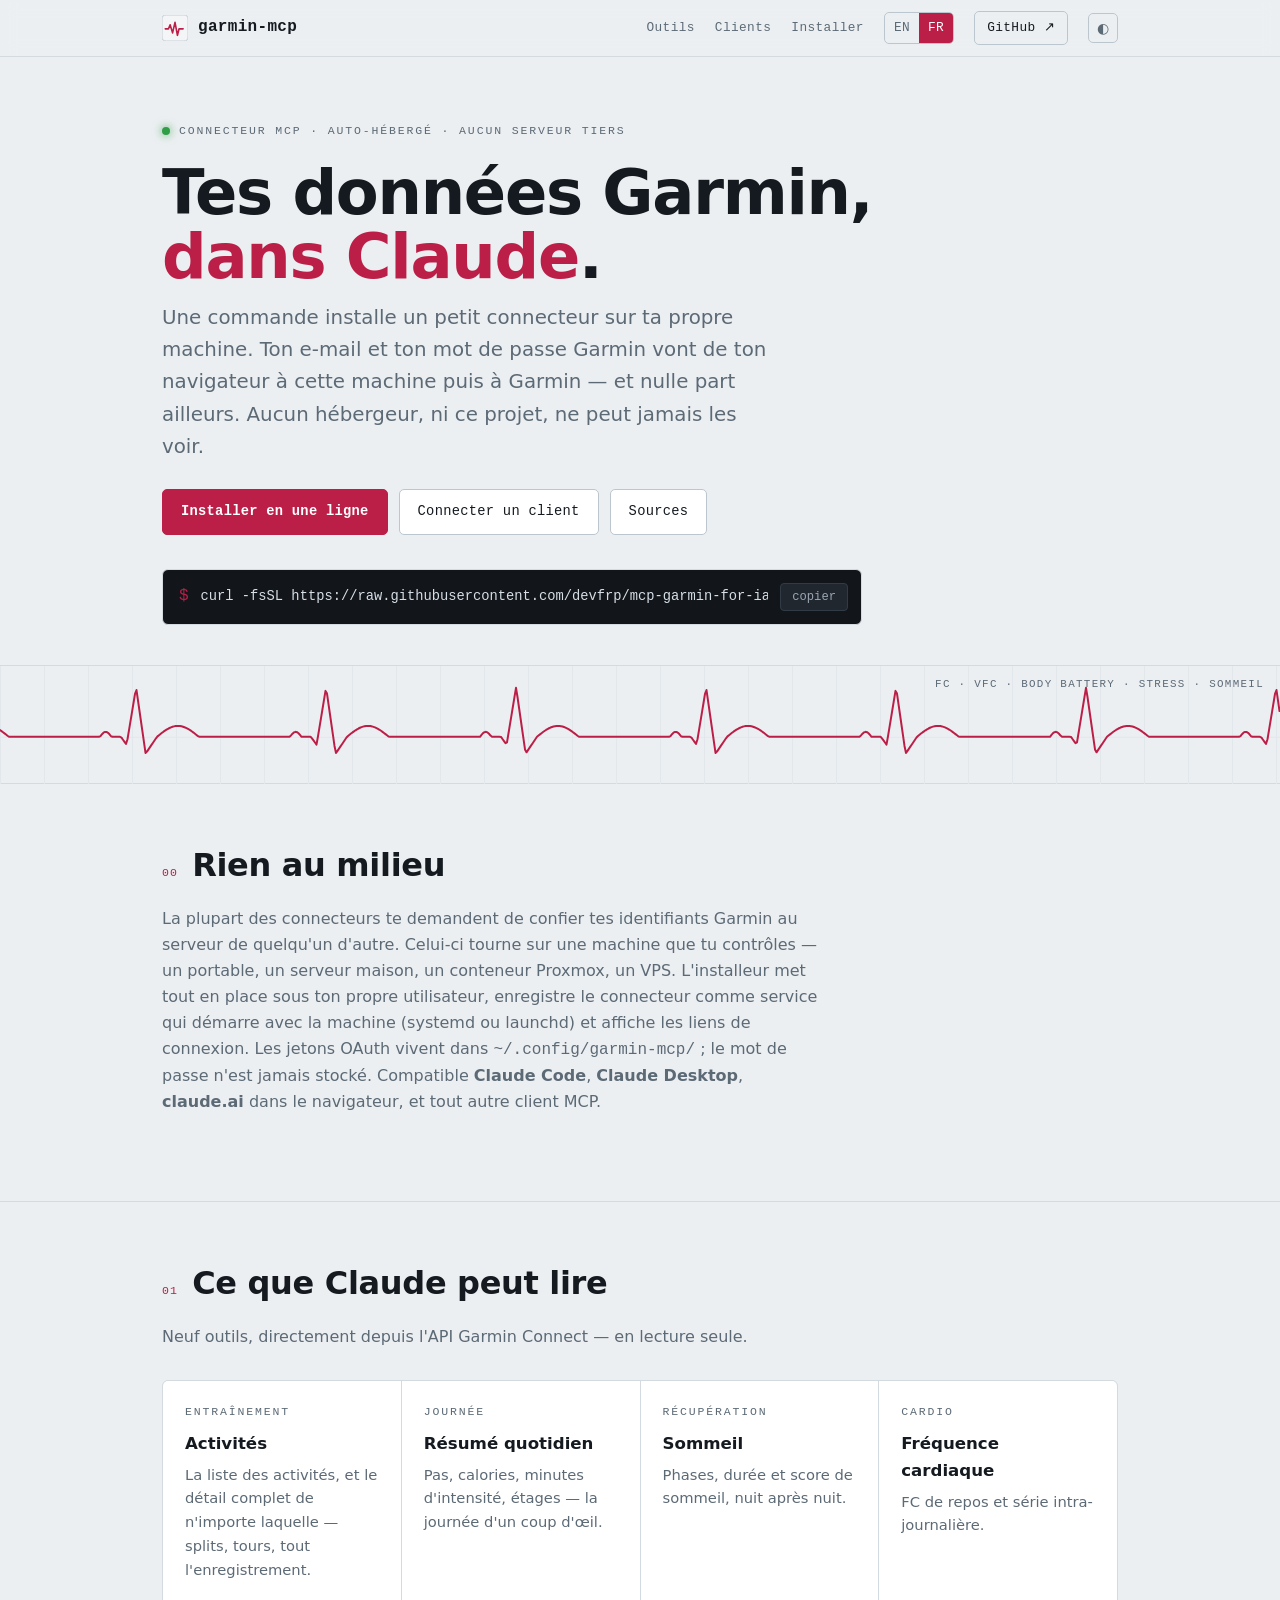
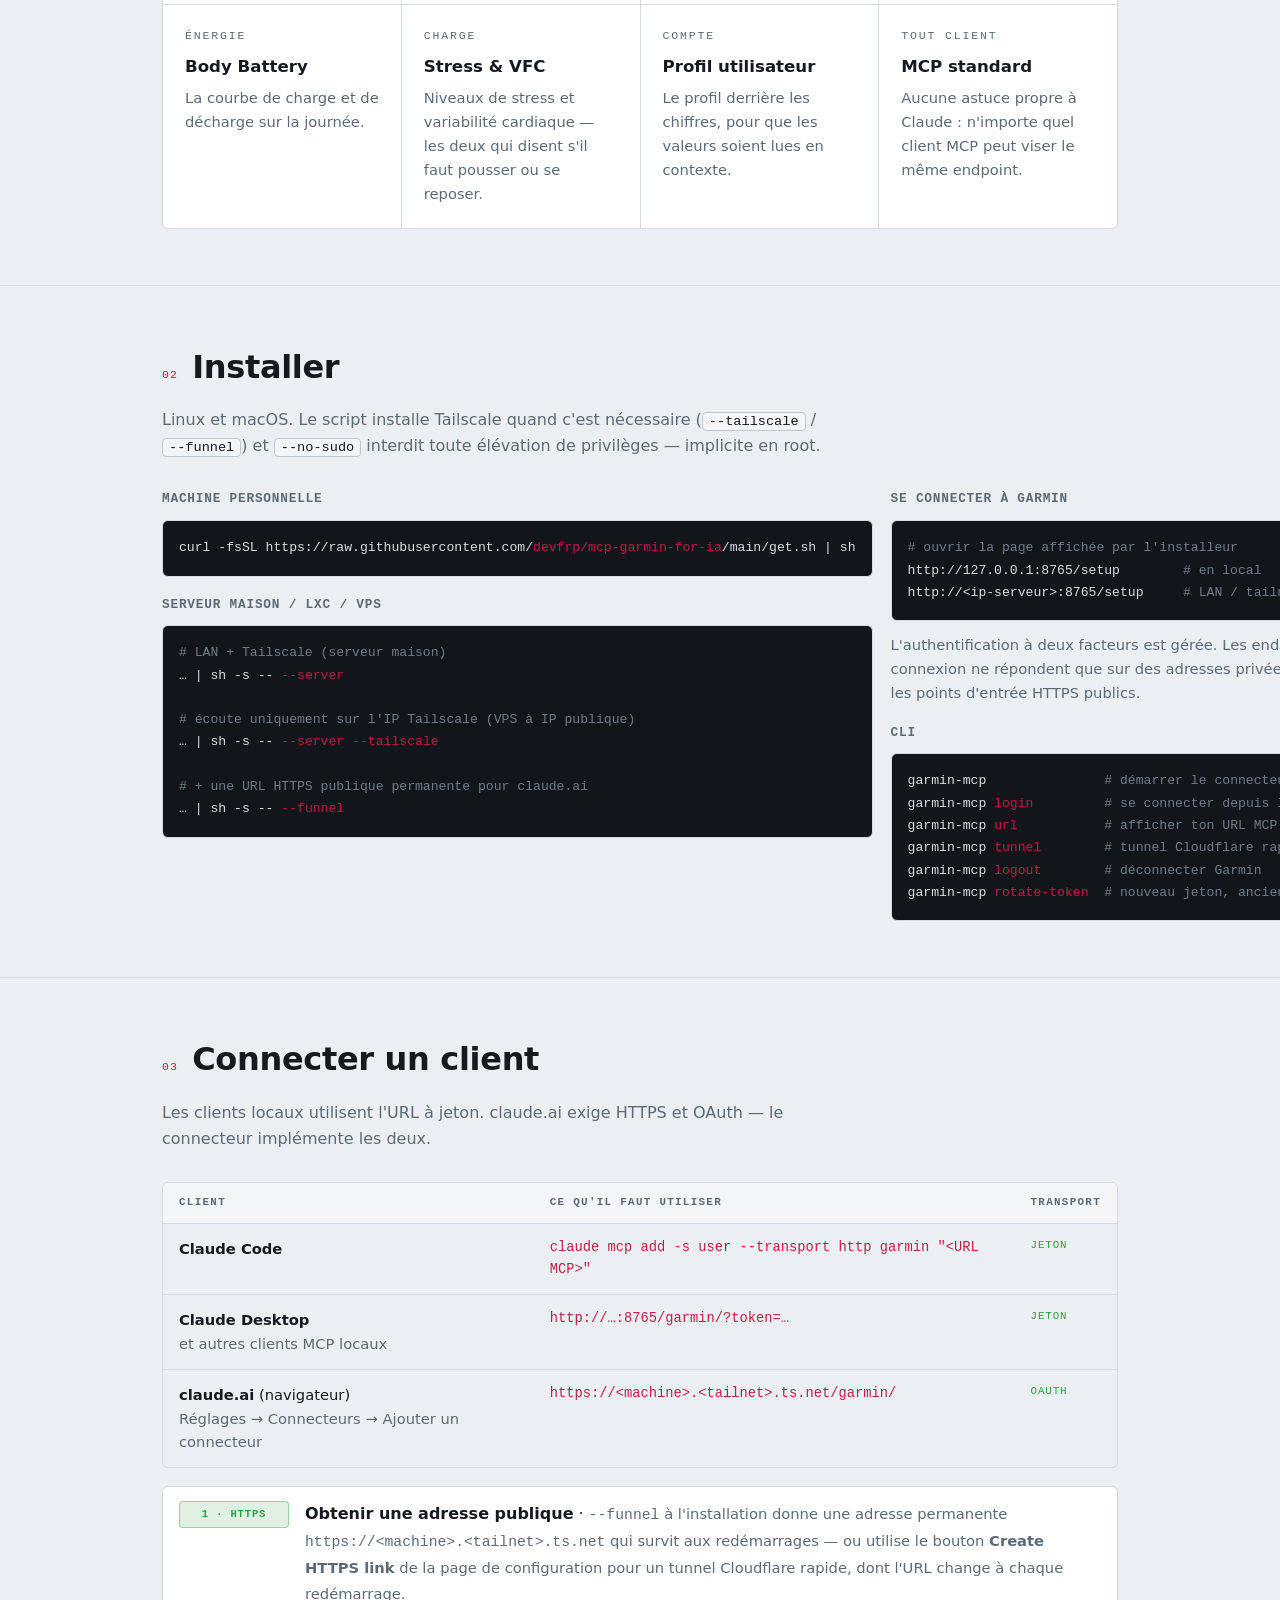
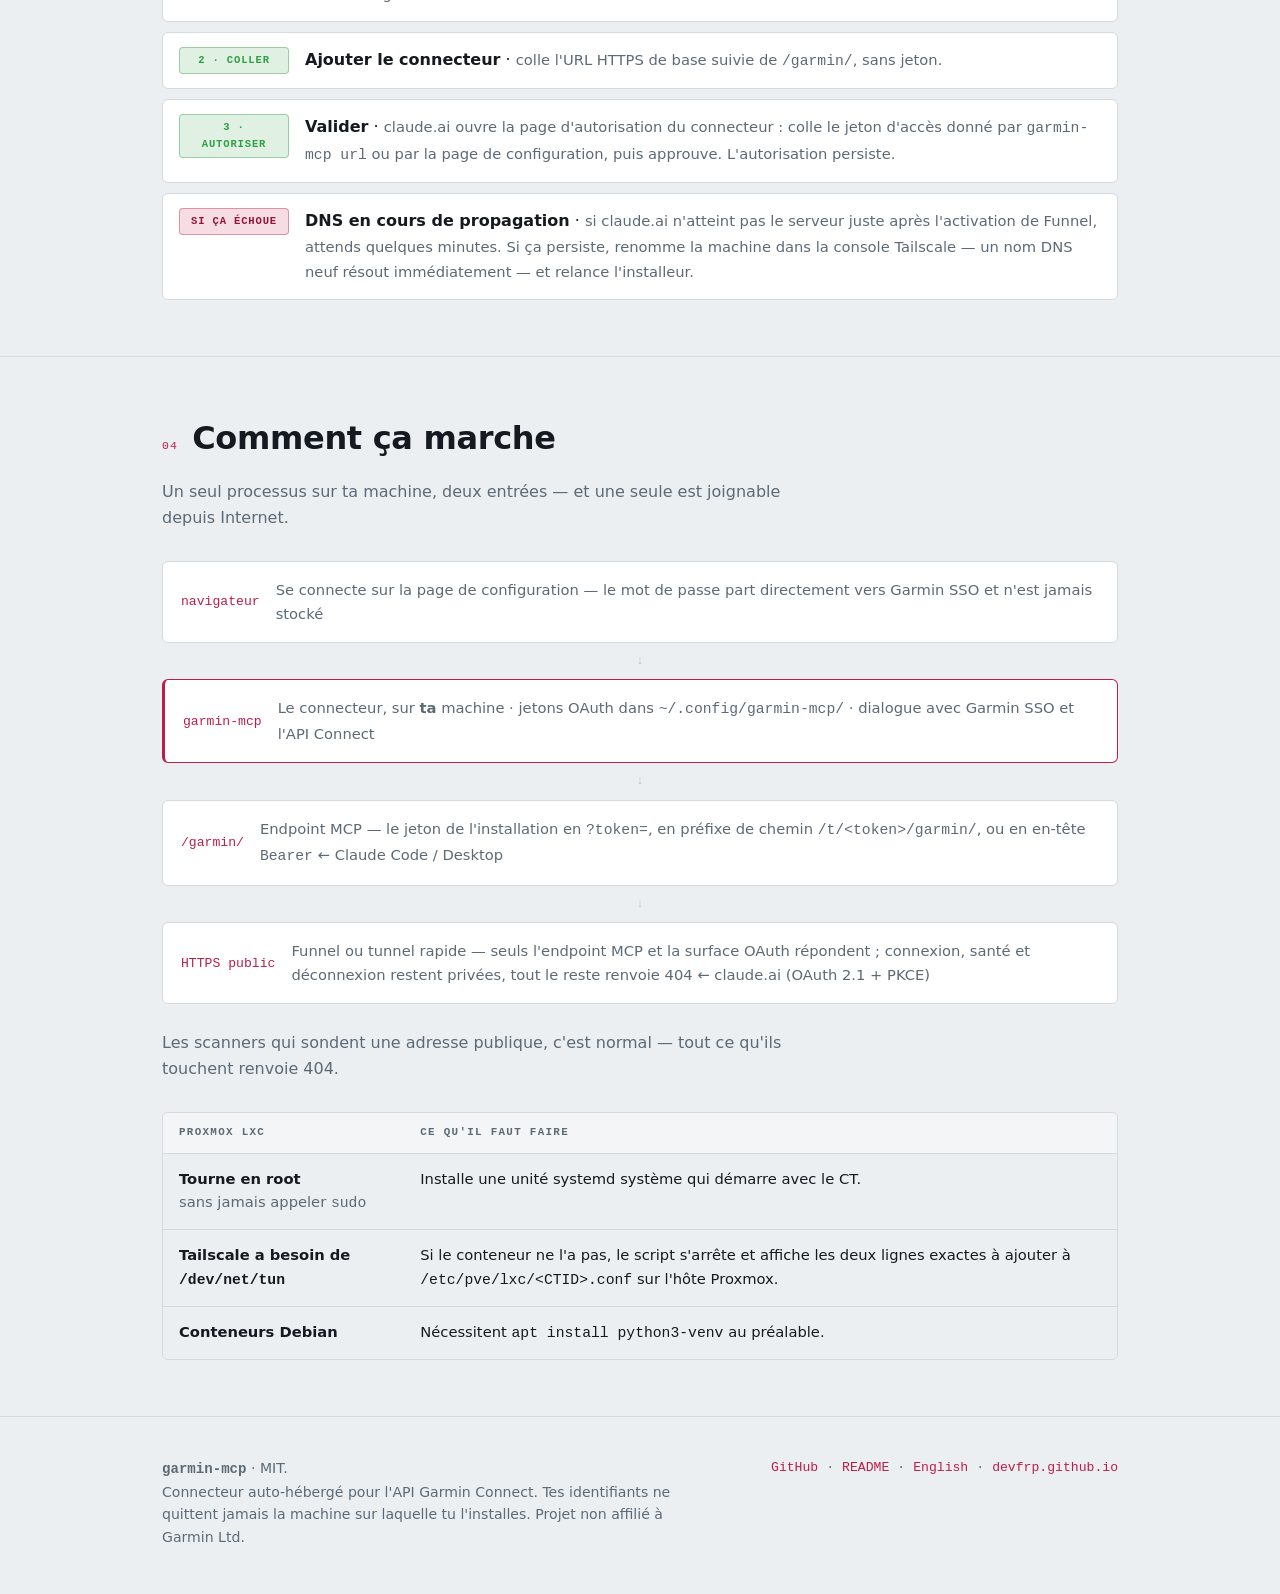
==== docs/fr.html @ 296b441e "site: datasheet-style EN + FR site with Pages deployment" ====
<!doctype html>
<html lang="fr">
<head>
<meta charset="utf-8">
<meta name="viewport" content="width=device-width, initial-scale=1">
<title>Garmin MCP — relie ton compte Garmin à Claude, auto-hébergé</title>
<meta name="description" content="Un connecteur MCP auto-hébergé qui relie ton compte Garmin à Claude, sans aucun serveur tiers. Activités, sommeil, fréquence cardiaque, Body Battery, stress, VFC.">
<meta name="author" content="devfrp">
<meta property="og:title" content="Garmin MCP — tes données Garmin dans Claude, sans intermédiaire">
<meta property="og:description" content="Une commande installe le connecteur sur ta propre machine. Tes identifiants Garmin n'en sortent jamais.">
<meta property="og:type" content="website">
<link rel="icon" href="data:image/svg+xml,<svg xmlns='http://www.w3.org/2000/svg' viewBox='0 0 32 32'><rect width='32' height='32' rx='5' fill='%230d1013'/><path d='M3 17 h5 l2-5 3 10 3-13 3 16 2-8 h6' fill='none' stroke='%23f0688c' stroke-width='2' stroke-linejoin='round' stroke-linecap='round'/></svg>">
<style>
  :root{
    /* light: cool datasheet */
    --bg:#eceff2; --panel:#ffffff; --panel2:#f3f5f7; --term:#12161b;
    --line:#d3dae0; --line2:#bcc6cf; --ink:#141a20; --dim:#5c6a76;
    --amber:#bb1f47; --amber-ink:#941638; --lock:#2f9e44;
    --grid:#e2e7ec;
    --mono:"SFMono-Regular",ui-monospace,"JetBrains Mono",Menlo,Consolas,monospace;
    --sans:system-ui,-apple-system,"Segoe UI",Roboto,Helvetica,Arial,sans-serif;
  }
  @media (prefers-color-scheme:dark){
    :root{
      --bg:#0d1013; --panel:#14181d; --panel2:#191f26; --term:#0a0d10;
      --line:#262e37; --line2:#3a4753; --ink:#ccd4da; --dim:#7c8791;
      --amber:#f0688c; --amber-ink:#f58ea8; --lock:#57c96a; --grid:#1a2027;
    }
  }
  :root[data-theme="light"]{
    --bg:#eceff2; --panel:#ffffff; --panel2:#f3f5f7; --term:#12161b;
    --line:#d3dae0; --line2:#bcc6cf; --ink:#141a20; --dim:#5c6a76;
    --amber:#bb1f47; --amber-ink:#941638; --lock:#2f9e44; --grid:#e2e7ec;
  }
  :root[data-theme="dark"]{
    --bg:#0d1013; --panel:#14181d; --panel2:#191f26; --term:#0a0d10;
    --line:#262e37; --line2:#3a4753; --ink:#ccd4da; --dim:#7c8791;
    --amber:#f0688c; --amber-ink:#f58ea8; --lock:#57c96a; --grid:#1a2027;
  }

  *{box-sizing:border-box}
  html{scroll-behavior:smooth}
  @media (prefers-reduced-motion:reduce){html{scroll-behavior:auto}}
  body{margin:0;background:var(--bg);color:var(--ink);font-family:var(--sans);
    line-height:1.62;-webkit-font-smoothing:antialiased;font-size:16px}
  a{color:var(--amber);text-decoration:none}
  a:hover{text-decoration:underline}
  :focus-visible{outline:2px solid var(--amber);outline-offset:2px}
  .wrap{max-width:1000px;margin:0 auto;padding:0 22px}
  .mono{font-family:var(--mono)}
  .lab{font-family:var(--mono);font-size:.72rem;letter-spacing:.16em;text-transform:uppercase;color:var(--dim)}

  .panel{background:var(--panel);border:1px solid var(--line);border-radius:6px}

  /* barre haute */
  .bar{position:sticky;top:0;z-index:30;background:color-mix(in srgb,var(--bg) 88%,transparent);
    backdrop-filter:blur(8px);border-bottom:1px solid var(--line)}
  .bar .wrap{display:flex;align-items:center;gap:18px;height:56px}
  .logo{display:flex;align-items:center;gap:10px;font-family:var(--mono);font-weight:600;
    letter-spacing:.02em;color:var(--ink)}
  .logo svg{display:block}
  .bar nav{margin-left:auto;display:flex;gap:20px;align-items:center}
  .bar nav a{font-family:var(--mono);font-size:.8rem;color:var(--dim);letter-spacing:.03em}
  .bar nav a:hover{color:var(--ink);text-decoration:none}
  .bar .gh{border:1px solid var(--line2);padding:6px 12px;border-radius:5px;color:var(--ink)}
  .bar .gh:hover{border-color:var(--amber)}
  #themetog{background:none;border:1px solid var(--line2);color:var(--dim);border-radius:5px;
    width:30px;height:30px;cursor:pointer;font-size:.9rem}
  #themetog:hover{color:var(--ink);border-color:var(--amber)}
  .langsel{display:inline-flex;border:1px solid var(--line2);border-radius:5px;overflow:hidden;
    font-family:var(--mono);font-size:.74rem}
  .langsel a{padding:5px 9px;color:var(--dim);letter-spacing:.04em}
  .langsel a:hover{color:var(--ink);text-decoration:none}
  .langsel a.active{background:var(--amber);color:#fff}
  @media (prefers-color-scheme:dark){.langsel a.active{color:#0d1013}}
  :root[data-theme="dark"] .langsel a.active{color:#0d1013}
  :root[data-theme="light"] .langsel a.active{color:#fff}
  @media(max-width:680px){.bar nav a.opt{display:none}}

  /* hero */
  .hero{border-bottom:1px solid var(--line);position:relative}
  .hero .wrap{padding:60px 22px 0}
  .tag{display:inline-flex;align-items:center;gap:9px}
  .tag .led{width:8px;height:8px;border-radius:50%;background:var(--lock);
    box-shadow:0 0 8px 1px color-mix(in srgb,var(--lock) 60%,transparent)}
  h1{font-size:clamp(2.2rem,6.4vw,3.9rem);line-height:1.02;letter-spacing:-.02em;
    margin:18px 0 0;text-wrap:balance;font-weight:800}
  h1 .u{color:var(--amber)}
  .sub{font-size:clamp(1.02rem,2.3vw,1.24rem);color:var(--dim);max-width:620px;margin:14px 0 0}
  .cta{display:flex;flex-wrap:wrap;gap:11px;margin:26px 0 34px}
  .btn{font-family:var(--mono);font-size:.86rem;border-radius:5px;padding:11px 18px;
    border:1px solid var(--line2);color:var(--ink);cursor:pointer;background:var(--panel);
    transition:border-color .12s,transform .12s;letter-spacing:.02em}
  .btn:hover{text-decoration:none;transform:translateY(-1px);border-color:var(--amber)}
  .btn.p{background:var(--amber);color:#fff;border-color:var(--amber);font-weight:600}
  @media (prefers-color-scheme:dark){.btn.p{color:#0d1013}}
  :root[data-theme="dark"] .btn.p{color:#0d1013}
  :root[data-theme="light"] .btn.p{color:#fff}

  /* commande terminal */
  .term{background:var(--term);border:1px solid var(--line);border-radius:6px;
    display:flex;align-items:center;gap:12px;padding:13px 13px 13px 16px;max-width:700px}
  .term .p{color:var(--amber);font-family:var(--mono);user-select:none}
  .term code{font-family:var(--mono);color:#d6dee6;font-size:.86rem;flex:1;overflow-x:auto;white-space:nowrap}
  .term button{font-family:var(--mono);background:#20272f;border:1px solid #313b45;color:#9aa6b1;
    border-radius:4px;padding:6px 11px;cursor:pointer;font-size:.76rem;white-space:nowrap}
  .term button:hover{color:#fff;border-color:var(--amber)}

  /* tracé */
  .scope{margin-top:40px;border-top:1px solid var(--line);position:relative;height:118px}
  .scope canvas{display:block;width:100%;height:118px}
  .scope .rd{position:absolute;top:10px;right:16px;font-family:var(--mono);font-size:.68rem;
    letter-spacing:.12em;color:var(--dim)}

  /* structure de section */
  .sec{border-bottom:1px solid var(--line);padding:56px 0}
  .head{display:flex;align-items:baseline;gap:14px;margin-bottom:8px}
  .head .idx{font-family:var(--mono);font-size:.72rem;color:var(--amber);letter-spacing:.1em}
  h2{font-size:clamp(1.45rem,3.6vw,2rem);margin:0;letter-spacing:-.01em;font-weight:750;text-wrap:balance}
  .lede{color:var(--dim);max-width:660px;margin:14px 0 30px}

  /* modules */
  .mods{display:grid;gap:1px;background:var(--line);border:1px solid var(--line);border-radius:6px;
    grid-template-columns:repeat(auto-fit,minmax(230px,1fr));overflow:hidden}
  .mod{background:var(--panel);padding:22px}
  .mod:hover{background:var(--panel2)}
  .mod .lab{margin-bottom:9px}
  .mod h3{margin:0 0 5px;font-size:1.04rem}
  .mod p{margin:0;color:var(--dim);font-size:.92rem}
  .mod h3 code,.mod p code{font-family:var(--mono);font-size:.86em;color:var(--amber-ink)}

  /* tableau registre */
  .rdout{border:1px solid var(--line);border-radius:6px;overflow:hidden;overflow-x:auto}
  .rdout table{width:100%;border-collapse:collapse;min-width:520px}
  .rdout th{font-family:var(--mono);font-size:.68rem;letter-spacing:.12em;text-transform:uppercase;
    color:var(--dim);text-align:left;padding:11px 16px;background:var(--panel2);border-bottom:1px solid var(--line)}
  .rdout td{padding:13px 16px;border-bottom:1px solid var(--line);vertical-align:top;font-size:.92rem}
  .rdout tr:last-child td{border-bottom:none}
  .rdout tr:hover td{background:var(--panel2)}
  .rdout .v{font-family:var(--mono);color:var(--amber);font-size:.86rem}
  .rdout .s{font-family:var(--mono);font-size:.68rem;letter-spacing:.08em;color:var(--lock)}
  .rdout .s.open{color:var(--dim)}
  .rdout td b{font-weight:650} .rdout td span{color:var(--dim)}

  /* flux */
  .flow{display:grid;gap:12px}
  .node{border:1px solid var(--line);border-radius:6px;background:var(--panel);padding:16px 18px;
    display:grid;grid-template-columns:auto 1fr;gap:16px;align-items:center}
  .node .n{font-family:var(--mono);font-size:.82rem;color:var(--amber);white-space:nowrap}
  .node .d{color:var(--dim);font-size:.92rem}
  .node.hw{border-color:var(--amber);border-left-width:3px}
  .flow .arrow{font-family:var(--mono);color:var(--line2);text-align:center;font-size:.8rem;line-height:1}

  /* colonnes install */
  .cols{display:grid;gap:18px;grid-template-columns:1fr 1fr}
  @media(max-width:680px){.cols{grid-template-columns:1fr}}
  pre.blk{background:var(--term);border:1px solid var(--line);border-radius:6px;padding:16px;
    overflow-x:auto;font-family:var(--mono);font-size:.82rem;color:#d6dee6;line-height:1.7;margin:0}
  pre.blk .c{color:#6f7c88} pre.blk .f{color:var(--amber)}
  .cols h3{font-family:var(--mono);font-size:.8rem;letter-spacing:.06em;color:var(--dim);
    text-transform:uppercase;margin:0 0 10px}

  /* étapes */
  .steps{list-style:none;padding:0;margin:0;display:grid;gap:10px}
  .steps li{display:grid;grid-template-columns:110px 1fr;gap:16px;align-items:start;
    border:1px solid var(--line);border-radius:6px;padding:14px 16px;background:var(--panel)}
  .chip{font-family:var(--mono);font-size:.66rem;letter-spacing:.08em;padding:4px 8px;border-radius:4px;
    text-align:center;font-weight:600;align-self:start}
  .c-done{background:color-mix(in srgb,var(--lock) 15%,transparent);color:var(--lock);
    border:1px solid color-mix(in srgb,var(--lock) 40%,transparent)}
  .c-part{background:color-mix(in srgb,var(--amber) 15%,transparent);color:var(--amber-ink);
    border:1px solid color-mix(in srgb,var(--amber) 40%,transparent)}
  .c-card{background:var(--panel2);color:var(--dim);border:1px solid var(--line2)}
  .steps b{font-weight:650} .steps .d{color:var(--dim);font-size:.92rem}
  @media(max-width:560px){.steps li{grid-template-columns:1fr}}

  footer{padding:40px 0 64px;color:var(--dim);font-size:.88rem}
  footer .wrap{display:flex;flex-wrap:wrap;gap:20px;justify-content:space-between;align-items:flex-start}
  footer .disc{max-width:560px}
  footer .links{font-family:var(--mono);font-size:.82rem;display:flex;gap:8px;flex-wrap:wrap}
  .kbd{font-family:var(--mono);background:var(--panel2);border:1px solid var(--line2);
    padding:1px 6px;border-radius:4px;font-size:.85em;color:var(--ink)}
</style>
</head>
<body>

<header class="bar"><div class="wrap">
  <a class="logo" href="#top">
    <svg width="26" height="26" viewBox="0 0 32 32" aria-hidden="true"><rect width="32" height="32" rx="5" fill="var(--panel2)" stroke="var(--line2)"/><path d="M4 17 h4 l2-5 3 10 3-13 3 16 2-8 h5" fill="none" stroke="var(--amber)" stroke-width="2" stroke-linejoin="round" stroke-linecap="round"/></svg>
    garmin-mcp
  </a>
  <nav>
    <a class="opt" href="#tools">Outils</a>
    <a class="opt" href="#clients">Clients</a>
    <a href="#install">Installer</a>
    <span class="langsel" role="group" aria-label="Langue">
      <a href="index.html">EN</a>
      <a href="fr.html" class="active" aria-current="page">FR</a>
    </span>
    <a class="gh" href="https://github.com/devfrp/mcp-garmin-for-ia">GitHub&nbsp;↗</a>
    <button id="themetog" title="Changer de thème" aria-label="Basculer thème clair/sombre">◐</button>
  </nav>
</div></header>

<main id="top">
<section class="hero">
  <div class="wrap">
    <span class="tag"><span class="led"></span><span class="lab">connecteur MCP · auto-hébergé · aucun serveur tiers</span></span>
    <h1>Tes données Garmin,<br><span class="u">dans Claude</span>.</h1>
    <p class="sub">Une commande installe un petit connecteur sur ta propre machine. Ton e-mail et
    ton mot de passe Garmin vont de ton navigateur à cette machine puis à Garmin — et nulle part
    ailleurs. Aucun hébergeur, ni ce projet, ne peut jamais les voir.</p>
    <div class="cta">
      <a class="btn p" href="#install">Installer en une ligne</a>
      <a class="btn" href="#clients">Connecter un client</a>
      <a class="btn" href="https://github.com/devfrp/mcp-garmin-for-ia">Sources</a>
    </div>
    <div class="term">
      <span class="p">$</span>
      <code id="cmd">curl -fsSL https://raw.githubusercontent.com/devfrp/mcp-garmin-for-ia/main/get.sh | sh</code>
      <button id="cpb" onclick="cp()">copier</button>
    </div>
  </div>
  <div class="scope" aria-hidden="true">
    <span class="rd">FC · VFC · BODY BATTERY · STRESS · SOMMEIL</span>
    <canvas id="scope"></canvas>
  </div>
</section>

<section class="sec" id="about"><div class="wrap">
  <div class="head"><span class="idx">00</span><h2>Rien au milieu</h2></div>
  <p class="lede">La plupart des connecteurs te demandent de confier tes identifiants Garmin au
  serveur de quelqu'un d'autre. Celui-ci tourne sur une machine que tu contrôles — un portable,
  un serveur maison, un conteneur Proxmox, un VPS. L'installeur met tout en place sous ton propre
  utilisateur, enregistre le connecteur comme service qui démarre avec la machine (systemd ou
  launchd) et affiche les liens de connexion. Les jetons OAuth vivent dans
  <code class="mono">~/.config/garmin-mcp/</code> ; le mot de passe n'est jamais stocké.
  Compatible <b>Claude Code</b>, <b>Claude Desktop</b>, <b>claude.ai</b> dans le navigateur, et
  tout autre client MCP.</p>
</div></section>

<section class="sec" id="tools"><div class="wrap">
  <div class="head"><span class="idx">01</span><h2>Ce que Claude peut lire</h2></div>
  <p class="lede">Neuf outils, directement depuis l'API Garmin Connect — en lecture seule.</p>
  <div class="mods">
    <div class="mod"><div class="lab">Entraînement</div><h3>Activités</h3>
      <p>La liste des activités, et le détail complet de n'importe laquelle — splits, tours, tout l'enregistrement.</p></div>
    <div class="mod"><div class="lab">Journée</div><h3>Résumé quotidien</h3>
      <p>Pas, calories, minutes d'intensité, étages — la journée d'un coup d'œil.</p></div>
    <div class="mod"><div class="lab">Récupération</div><h3>Sommeil</h3>
      <p>Phases, durée et score de sommeil, nuit après nuit.</p></div>
    <div class="mod"><div class="lab">Cardio</div><h3>Fréquence cardiaque</h3>
      <p>FC de repos et série intra-journalière.</p></div>
    <div class="mod"><div class="lab">Énergie</div><h3>Body Battery</h3>
      <p>La courbe de charge et de décharge sur la journée.</p></div>
    <div class="mod"><div class="lab">Charge</div><h3>Stress &amp; VFC</h3>
      <p>Niveaux de stress et variabilité cardiaque — les deux qui disent s'il faut pousser ou se reposer.</p></div>
    <div class="mod"><div class="lab">Compte</div><h3>Profil utilisateur</h3>
      <p>Le profil derrière les chiffres, pour que les valeurs soient lues en contexte.</p></div>
    <div class="mod"><div class="lab">Tout client</div><h3>MCP standard</h3>
      <p>Aucune astuce propre à Claude : n'importe quel client MCP peut viser le même endpoint.</p></div>
  </div>
</div></section>

<section class="sec" id="install"><div class="wrap">
  <div class="head"><span class="idx">02</span><h2>Installer</h2></div>
  <p class="lede">Linux et macOS. Le script installe Tailscale quand c'est nécessaire
  (<span class="kbd">--tailscale</span> / <span class="kbd">--funnel</span>) et
  <span class="kbd">--no-sudo</span> interdit toute élévation de privilèges — implicite en root.</p>
  <div class="cols">
    <div>
      <h3>Machine personnelle</h3>
      <pre class="blk">curl -fsSL https://raw.githubusercontent.com/<span class="f">devfrp/mcp-garmin-for-ia</span>/main/get.sh | sh</pre>
      <h3 style="margin-top:18px">Serveur maison / LXC / VPS</h3>
      <pre class="blk"><span class="c"># LAN + Tailscale (serveur maison)</span>
… | sh -s -- <span class="f">--server</span>

<span class="c"># écoute uniquement sur l'IP Tailscale (VPS à IP publique)</span>
… | sh -s -- <span class="f">--server --tailscale</span>

<span class="c"># + une URL HTTPS publique permanente pour claude.ai</span>
… | sh -s -- <span class="f">--funnel</span></pre>
    </div>
    <div>
      <h3>Se connecter à Garmin</h3>
      <pre class="blk"><span class="c"># ouvrir la page affichée par l'installeur</span>
http://127.0.0.1:8765/setup        <span class="c"># en local</span>
http://&lt;ip-serveur&gt;:8765/setup     <span class="c"># LAN / tailnet</span></pre>
      <p class="lede" style="margin:12px 0 0;font-size:.92rem">L'authentification à deux facteurs
      est gérée. Les endpoints de connexion ne répondent que sur des adresses privées — jamais
      sur les points d'entrée HTTPS publics.</p>
      <h3 style="margin-top:18px">CLI</h3>
      <pre class="blk">garmin-mcp               <span class="c"># démarrer le connecteur</span>
garmin-mcp <span class="f">login</span>         <span class="c"># se connecter depuis le terminal</span>
garmin-mcp <span class="f">url</span>           <span class="c"># afficher ton URL MCP</span>
garmin-mcp <span class="f">tunnel</span>        <span class="c"># tunnel Cloudflare rapide</span>
garmin-mcp <span class="f">logout</span>        <span class="c"># déconnecter Garmin</span>
garmin-mcp <span class="f">rotate-token</span>  <span class="c"># nouveau jeton, anciennes URL mortes</span></pre>
    </div>
  </div>
</div></section>

<section class="sec" id="clients"><div class="wrap">
  <div class="head"><span class="idx">03</span><h2>Connecter un client</h2></div>
  <p class="lede">Les clients locaux utilisent l'URL à jeton. claude.ai exige HTTPS et OAuth — le
  connecteur implémente les deux.</p>
  <div class="rdout"><table>
    <thead><tr><th>Client</th><th>Ce qu'il faut utiliser</th><th>Transport</th></tr></thead>
    <tbody>
      <tr><td><b>Claude Code</b></td><td class="v">claude mcp add -s user --transport http garmin "&lt;URL MCP&gt;"</td><td class="s">JETON</td></tr>
      <tr><td><b>Claude Desktop</b><br><span>et autres clients MCP locaux</span></td><td class="v">http://…:8765/garmin/?token=…</td><td class="s">JETON</td></tr>
      <tr><td><b>claude.ai</b> (navigateur)<br><span>Réglages → Connecteurs → Ajouter un connecteur</span></td><td class="v">https://&lt;machine&gt;.&lt;tailnet&gt;.ts.net/garmin/</td><td class="s">OAUTH</td></tr>
    </tbody>
  </table></div>
  <ul class="steps" style="margin-top:18px">
    <li><span class="chip c-done">1 · HTTPS</span><div><b>Obtenir une adresse publique</b> · <span class="d"><code class="mono">--funnel</code> à l'installation donne une adresse permanente <code class="mono">https://&lt;machine&gt;.&lt;tailnet&gt;.ts.net</code> qui survit aux redémarrages — ou utilise le bouton <b>Create HTTPS link</b> de la page de configuration pour un tunnel Cloudflare rapide, dont l'URL change à chaque redémarrage.</span></div></li>
    <li><span class="chip c-done">2 · COLLER</span><div><b>Ajouter le connecteur</b> · <span class="d">colle l'URL HTTPS de base suivie de <code class="mono">/garmin/</code>, sans jeton.</span></div></li>
    <li><span class="chip c-done">3 · AUTORISER</span><div><b>Valider</b> · <span class="d">claude.ai ouvre la page d'autorisation du connecteur : colle le jeton d'accès donné par <code class="mono">garmin-mcp url</code> ou par la page de configuration, puis approuve. L'autorisation persiste.</span></div></li>
    <li><span class="chip c-part">SI ÇA ÉCHOUE</span><div><b>DNS en cours de propagation</b> · <span class="d">si claude.ai n'atteint pas le serveur juste après l'activation de Funnel, attends quelques minutes. Si ça persiste, renomme la machine dans la console Tailscale — un nom DNS neuf résout immédiatement — et relance l'installeur.</span></div></li>
  </ul>
</div></section>

<section class="sec" id="how"><div class="wrap">
  <div class="head"><span class="idx">04</span><h2>Comment ça marche</h2></div>
  <p class="lede">Un seul processus sur ta machine, deux entrées — et une seule est joignable
  depuis Internet.</p>
  <div class="flow">
    <div class="node"><span class="n">navigateur</span><span class="d">Se connecte sur la page de configuration — le mot de passe part directement vers Garmin SSO et n'est jamais stocké</span></div>
    <div class="arrow">↓</div>
    <div class="node hw"><span class="n">garmin-mcp</span><span class="d">Le connecteur, sur <b>ta</b> machine · jetons OAuth dans <code class="mono">~/.config/garmin-mcp/</code> · dialogue avec Garmin SSO et l'API Connect</span></div>
    <div class="arrow">↓</div>
    <div class="node"><span class="n">/garmin/</span><span class="d">Endpoint MCP — le jeton de l'installation en <code class="mono">?token=</code>, en préfixe de chemin <code class="mono">/t/&lt;token&gt;/garmin/</code>, ou en en-tête <code class="mono">Bearer</code> ← Claude Code / Desktop</span></div>
    <div class="arrow">↓</div>
    <div class="node"><span class="n">HTTPS public</span><span class="d">Funnel ou tunnel rapide — seuls l'endpoint MCP et la surface OAuth répondent ; connexion, santé et déconnexion restent privées, tout le reste renvoie 404 ← claude.ai (OAuth 2.1 + PKCE)</span></div>
  </div>
  <p class="lede" style="margin-top:26px">Les scanners qui sondent une adresse publique, c'est
  normal — tout ce qu'ils touchent renvoie 404.</p>
  <div class="rdout" style="margin-top:8px"><table>
    <thead><tr><th>Proxmox LXC</th><th>Ce qu'il faut faire</th></tr></thead>
    <tbody>
      <tr><td><b>Tourne en root</b><br><span>sans jamais appeler <code class="mono">sudo</code></span></td><td>Installe une unité systemd système qui démarre avec le CT.</td></tr>
      <tr><td><b>Tailscale a besoin de <code class="mono">/dev/net/tun</code></b></td><td>Si le conteneur ne l'a pas, le script s'arrête et affiche les deux lignes exactes à ajouter à <code class="mono">/etc/pve/lxc/&lt;CTID&gt;.conf</code> sur l'hôte Proxmox.</td></tr>
      <tr><td><b>Conteneurs Debian</b></td><td>Nécessitent <code class="mono">apt install python3-venv</code> au préalable.</td></tr>
    </tbody>
  </table></div>
</div></section>
</main>

<footer><div class="wrap">
  <div class="disc"><b class="mono">garmin-mcp</b> · MIT.<br>
    Connecteur auto-hébergé pour l'API Garmin Connect. Tes identifiants ne quittent jamais la
    machine sur laquelle tu l'installes. Projet non affilié à Garmin&nbsp;Ltd.</div>
  <div class="links">
    <a href="https://github.com/devfrp/mcp-garmin-for-ia">GitHub</a><span>·</span>
    <a href="https://github.com/devfrp/mcp-garmin-for-ia/blob/main/README.fr.md">README</a><span>·</span>
    <a href="index.html">English</a><span>·</span>
    <a href="https://devfrp.github.io">devfrp.github.io</a>
  </div>
</div></footer>

<script>
(function(){
  // thème (persisté)
  var root=document.documentElement, tog=document.getElementById('themetog');
  var saved=null; try{saved=localStorage.getItem('garmin-theme');}catch(e){}
  if(saved==='dark'||saved==='light') root.setAttribute('data-theme',saved);
  function cur(){var t=root.getAttribute('data-theme');
    if(t) return t;
    return matchMedia('(prefers-color-scheme:dark)').matches?'dark':'light';}
  tog.addEventListener('click',function(){
    var n=cur()==='dark'?'light':'dark';
    root.setAttribute('data-theme',n);
    try{localStorage.setItem('garmin-theme',n);}catch(e){}
    draw(true);
  });

  // copie
  window.cp=function(){var b=document.getElementById('cpb');
    navigator.clipboard.writeText(document.getElementById('cmd').textContent).then(function(){
      b.textContent='copié ✓'; setTimeout(function(){b.textContent='copier';},1500);});};

  // tracé cardiaque
  var cv=document.getElementById('scope'), ctx=cv.getContext('2d'), t=0, raf=null;
  var reduce=matchMedia('(prefers-reduced-motion:reduce)').matches;
  function accent(){return getComputedStyle(root).getPropertyValue('--amber').trim()||'#f0688c';}
  function grid(){return getComputedStyle(root).getPropertyValue('--grid').trim()||'#1a2027';}
  function size(){var d=Math.min(devicePixelRatio||1,2);
    cv.width=cv.clientWidth*d; cv.height=cv.clientHeight*d; ctx.setTransform(d,0,0,d,0,0);}
  // un battement, normalisé sur [0,1] → écart à la ligne de base
  function beat(u){
    if(u<0.06) return -0.10*Math.sin(u/0.06*Math.PI);        // P
    if(u<0.11) return 0;
    if(u<0.14) return 0.16*((u-0.11)/0.03);                  // Q
    if(u<0.19) return 0.16-1.16*((u-0.14)/0.05);             // R
    if(u<0.24) return -1.00+1.34*((u-0.19)/0.05);            // S
    if(u<0.30) return 0.34-0.34*((u-0.24)/0.06);
    if(u<0.52) return -0.22*Math.sin((u-0.30)/0.22*Math.PI); // T
    return 0;
  }
  function draw(once){
    var w=cv.clientWidth,h=cv.clientHeight, base=h*0.60, amp=h*0.42;
    ctx.clearRect(0,0,w,h);
    ctx.strokeStyle=grid(); ctx.lineWidth=1;
    for(var x=0;x<w;x+=44){ctx.beginPath();ctx.moveTo(x+.5,0);ctx.lineTo(x+.5,h);ctx.stroke();}
    ctx.beginPath();ctx.moveTo(0,base+.5);ctx.lineTo(w,base+.5);ctx.stroke();
    ctx.strokeStyle=accent(); ctx.lineWidth=2; ctx.lineJoin='round'; ctx.lineCap='round';
    ctx.beginPath();
    var period=190; // px par battement
    for(var i=0;i<=w;i+=1.5){
      var u=(((i+t)%period)+period)%period/period;
      var y=base+beat(u)*amp;
      i?ctx.lineTo(i,y):ctx.moveTo(i,y);
    }
    ctx.stroke();
    if(once) return;
    t+=0.9; raf=requestAnimationFrame(function(){draw(false);});
  }
  function start(){size(); if(reduce){draw(true);} else {if(raf)cancelAnimationFrame(raf); draw(false);}}
  addEventListener('resize',start); start();
})();
</script>
</body>
</html>
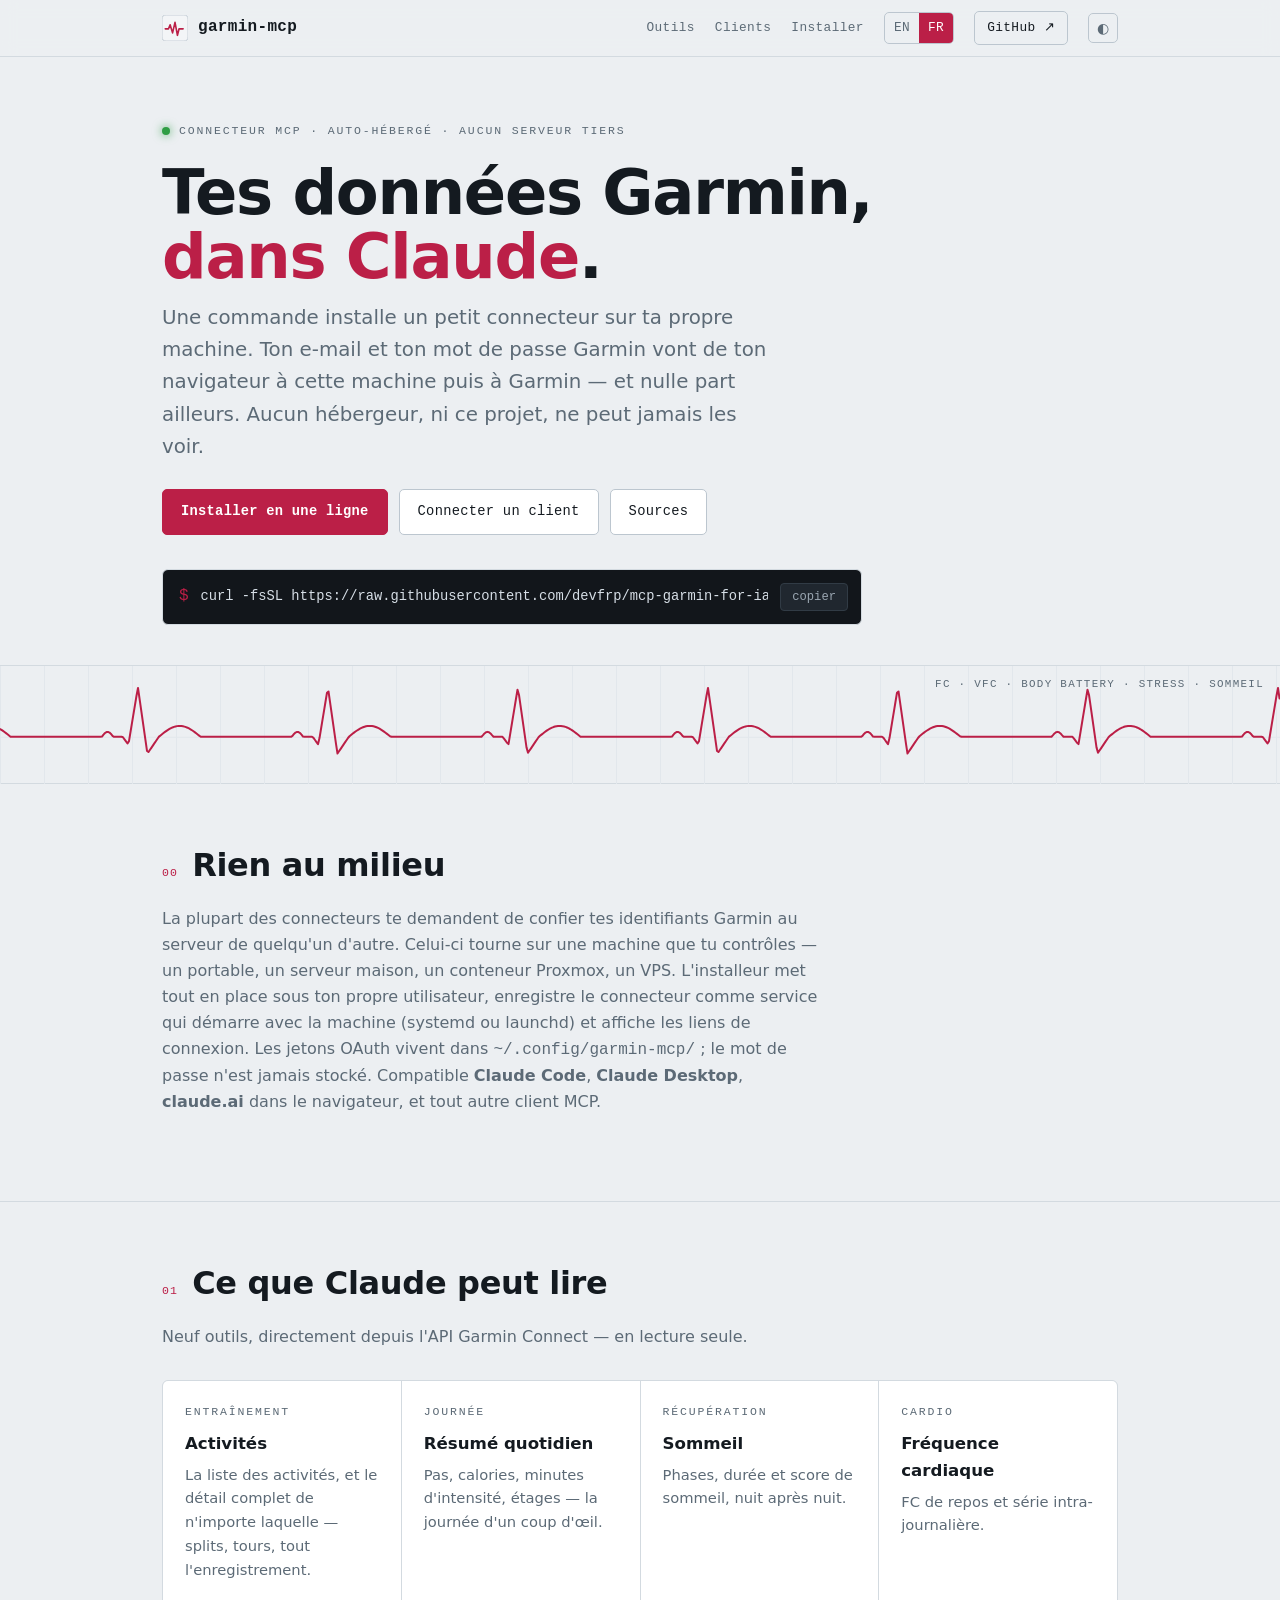
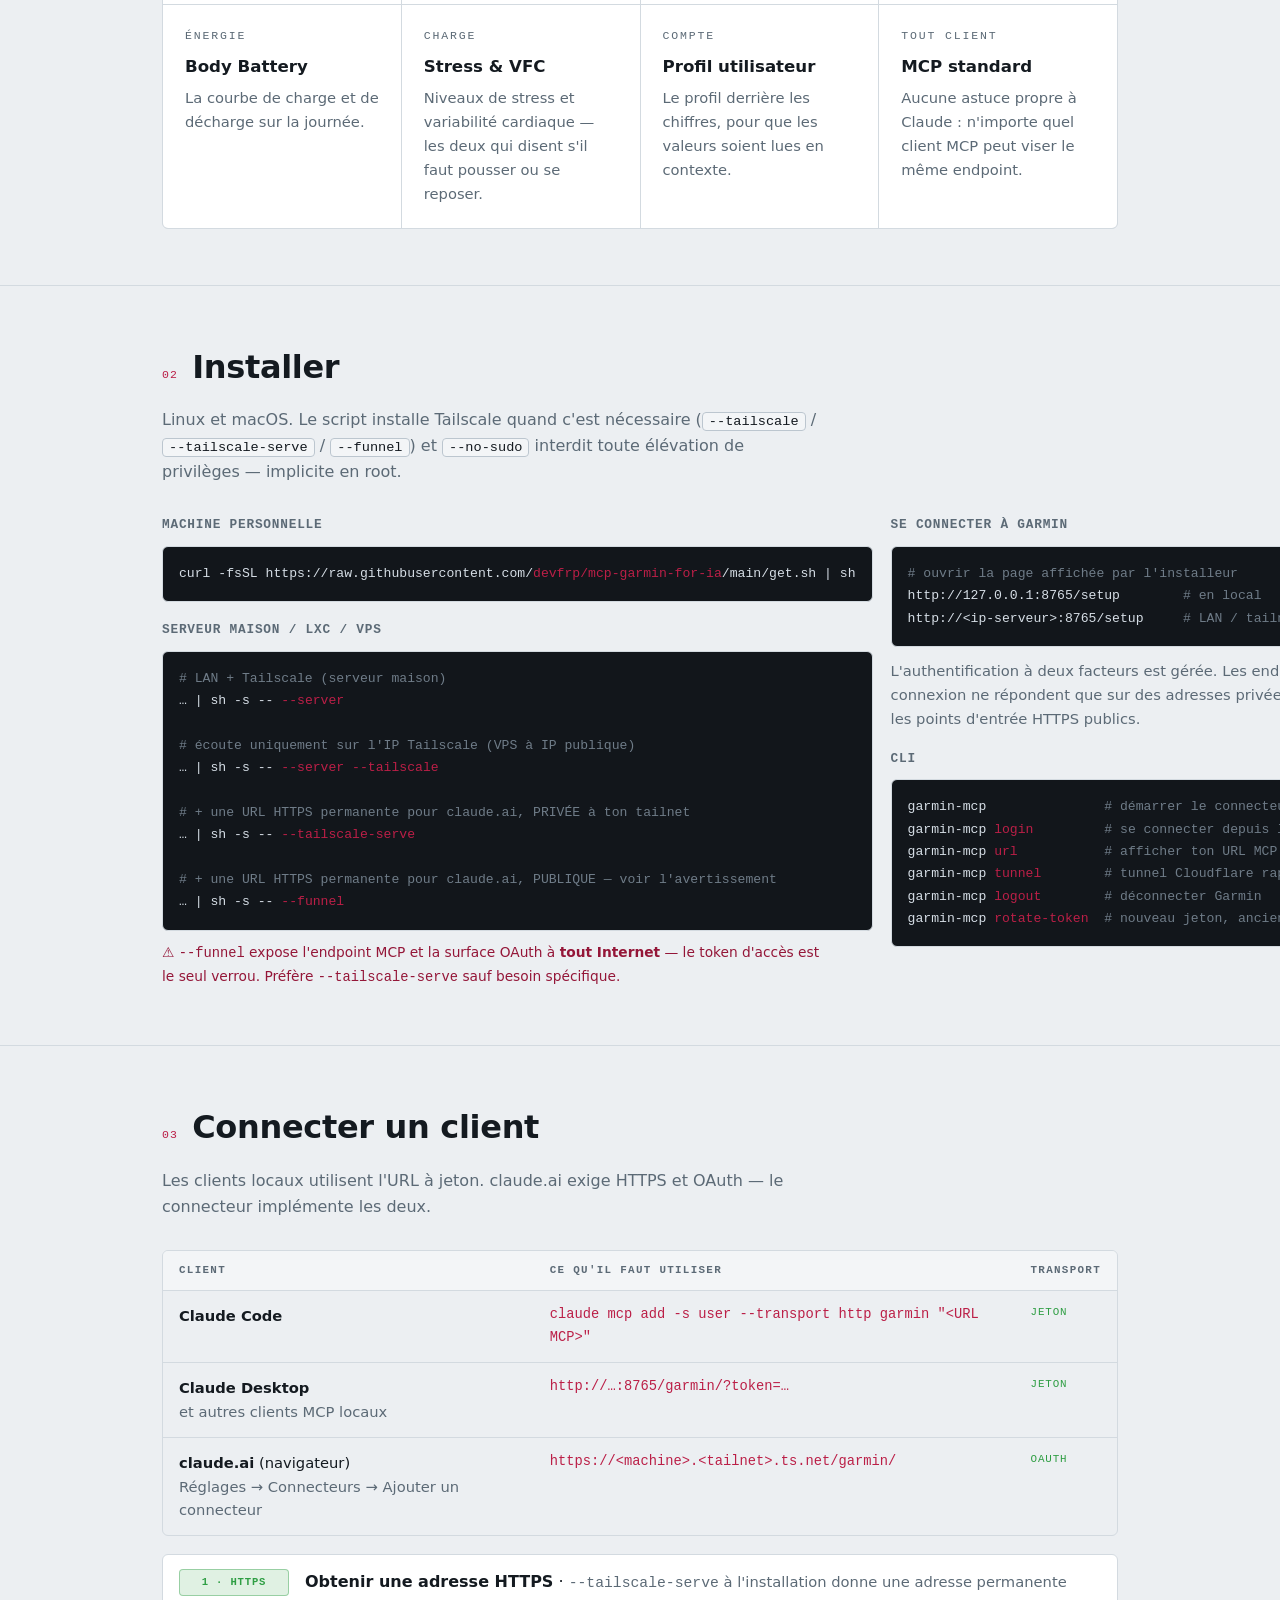
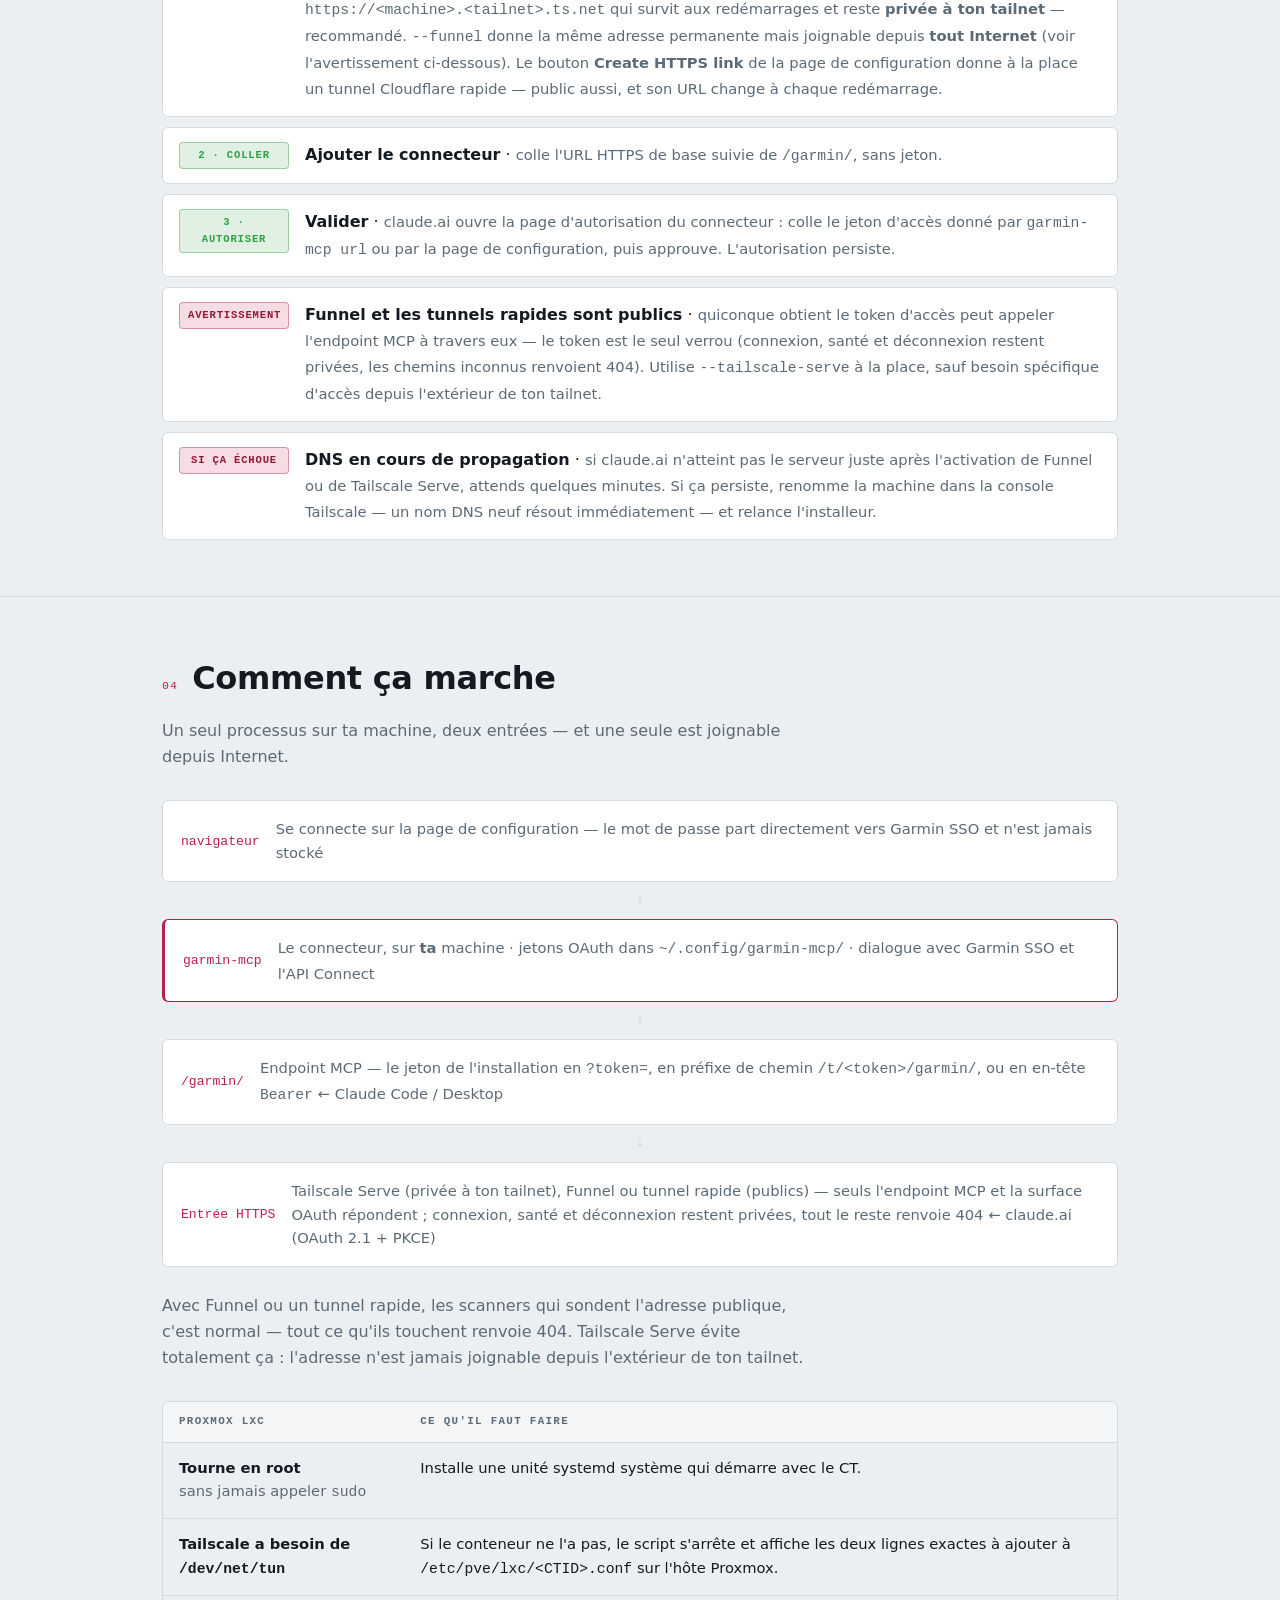
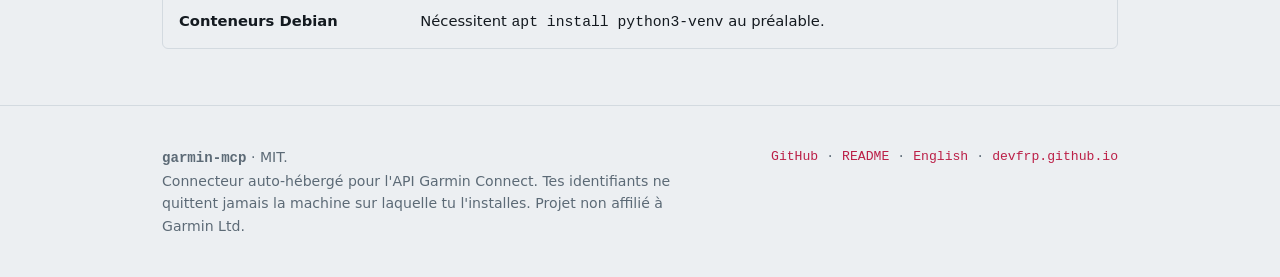
==== commit b11fb5aa: "Add --tailscale-serve (private HTTPS, no public exposure) and warn about Funnel Funnel and the Cloud" ====
--- a/docs/fr.html
+++ b/docs/fr.html
@@ -265,7 +265,8 @@
 <section class="sec" id="install"><div class="wrap">
   <div class="head"><span class="idx">02</span><h2>Installer</h2></div>
   <p class="lede">Linux et macOS. Le script installe Tailscale quand c'est nécessaire
-  (<span class="kbd">--tailscale</span> / <span class="kbd">--funnel</span>) et
+  (<span class="kbd">--tailscale</span> / <span class="kbd">--tailscale-serve</span> /
+  <span class="kbd">--funnel</span>) et
   <span class="kbd">--no-sudo</span> interdit toute élévation de privilèges — implicite en root.</p>
   <div class="cols">
     <div>
@@ -278,8 +279,15 @@
 <span class="c"># écoute uniquement sur l'IP Tailscale (VPS à IP publique)</span>
 … | sh -s -- <span class="f">--server --tailscale</span>
 
-<span class="c"># + une URL HTTPS publique permanente pour claude.ai</span>
+<span class="c"># + une URL HTTPS permanente pour claude.ai, PRIVÉE à ton tailnet</span>
+… | sh -s -- <span class="f">--tailscale-serve</span>
+
+<span class="c"># + une URL HTTPS permanente pour claude.ai, PUBLIQUE — voir l'avertissement</span>
 … | sh -s -- <span class="f">--funnel</span></pre>
+      <p class="lede" style="margin:10px 0 0;font-size:.86rem;color:var(--amber-ink)">
+      ⚠️ <code class="mono">--funnel</code> expose l'endpoint MCP et la surface OAuth à
+      <b>tout Internet</b> — le token d'accès est le seul verrou. Préfère
+      <code class="mono">--tailscale-serve</code> sauf besoin spécifique.</p>
     </div>
     <div>
       <h3>Se connecter à Garmin</h3>
@@ -313,10 +321,11 @@
     </tbody>
   </table></div>
   <ul class="steps" style="margin-top:18px">
-    <li><span class="chip c-done">1 · HTTPS</span><div><b>Obtenir une adresse publique</b> · <span class="d"><code class="mono">--funnel</code> à l'installation donne une adresse permanente <code class="mono">https://&lt;machine&gt;.&lt;tailnet&gt;.ts.net</code> qui survit aux redémarrages — ou utilise le bouton <b>Create HTTPS link</b> de la page de configuration pour un tunnel Cloudflare rapide, dont l'URL change à chaque redémarrage.</span></div></li>
+    <li><span class="chip c-done">1 · HTTPS</span><div><b>Obtenir une adresse HTTPS</b> · <span class="d"><code class="mono">--tailscale-serve</code> à l'installation donne une adresse permanente <code class="mono">https://&lt;machine&gt;.&lt;tailnet&gt;.ts.net</code> qui survit aux redémarrages et reste <b>privée à ton tailnet</b> — recommandé. <code class="mono">--funnel</code> donne la même adresse permanente mais joignable depuis <b>tout Internet</b> (voir l'avertissement ci-dessous). Le bouton <b>Create HTTPS link</b> de la page de configuration donne à la place un tunnel Cloudflare rapide — public aussi, et son URL change à chaque redémarrage.</span></div></li>
     <li><span class="chip c-done">2 · COLLER</span><div><b>Ajouter le connecteur</b> · <span class="d">colle l'URL HTTPS de base suivie de <code class="mono">/garmin/</code>, sans jeton.</span></div></li>
     <li><span class="chip c-done">3 · AUTORISER</span><div><b>Valider</b> · <span class="d">claude.ai ouvre la page d'autorisation du connecteur : colle le jeton d'accès donné par <code class="mono">garmin-mcp url</code> ou par la page de configuration, puis approuve. L'autorisation persiste.</span></div></li>
-    <li><span class="chip c-part">SI ÇA ÉCHOUE</span><div><b>DNS en cours de propagation</b> · <span class="d">si claude.ai n'atteint pas le serveur juste après l'activation de Funnel, attends quelques minutes. Si ça persiste, renomme la machine dans la console Tailscale — un nom DNS neuf résout immédiatement — et relance l'installeur.</span></div></li>
+    <li><span class="chip c-part">AVERTISSEMENT</span><div><b>Funnel et les tunnels rapides sont publics</b> · <span class="d">quiconque obtient le token d'accès peut appeler l'endpoint MCP à travers eux — le token est le seul verrou (connexion, santé et déconnexion restent privées, les chemins inconnus renvoient 404). Utilise <code class="mono">--tailscale-serve</code> à la place, sauf besoin spécifique d'accès depuis l'extérieur de ton tailnet.</span></div></li>
+    <li><span class="chip c-part">SI ÇA ÉCHOUE</span><div><b>DNS en cours de propagation</b> · <span class="d">si claude.ai n'atteint pas le serveur juste après l'activation de Funnel ou de Tailscale Serve, attends quelques minutes. Si ça persiste, renomme la machine dans la console Tailscale — un nom DNS neuf résout immédiatement — et relance l'installeur.</span></div></li>
   </ul>
 </div></section>
 
@@ -331,10 +340,11 @@
     <div class="arrow">↓</div>
     <div class="node"><span class="n">/garmin/</span><span class="d">Endpoint MCP — le jeton de l'installation en <code class="mono">?token=</code>, en préfixe de chemin <code class="mono">/t/&lt;token&gt;/garmin/</code>, ou en en-tête <code class="mono">Bearer</code> ← Claude Code / Desktop</span></div>
     <div class="arrow">↓</div>
-    <div class="node"><span class="n">HTTPS public</span><span class="d">Funnel ou tunnel rapide — seuls l'endpoint MCP et la surface OAuth répondent ; connexion, santé et déconnexion restent privées, tout le reste renvoie 404 ← claude.ai (OAuth 2.1 + PKCE)</span></div>
-  </div>
-  <p class="lede" style="margin-top:26px">Les scanners qui sondent une adresse publique, c'est
-  normal — tout ce qu'ils touchent renvoie 404.</p>
+    <div class="node"><span class="n">Entrée HTTPS</span><span class="d">Tailscale Serve (privée à ton tailnet), Funnel ou tunnel rapide (publics) — seuls l'endpoint MCP et la surface OAuth répondent ; connexion, santé et déconnexion restent privées, tout le reste renvoie 404 ← claude.ai (OAuth 2.1 + PKCE)</span></div>
+  </div>
+  <p class="lede" style="margin-top:26px">Avec Funnel ou un tunnel rapide, les scanners qui sondent
+  l'adresse publique, c'est normal — tout ce qu'ils touchent renvoie 404. Tailscale Serve évite
+  totalement ça : l'adresse n'est jamais joignable depuis l'extérieur de ton tailnet.</p>
   <div class="rdout" style="margin-top:8px"><table>
     <thead><tr><th>Proxmox LXC</th><th>Ce qu'il faut faire</th></tr></thead>
     <tbody>
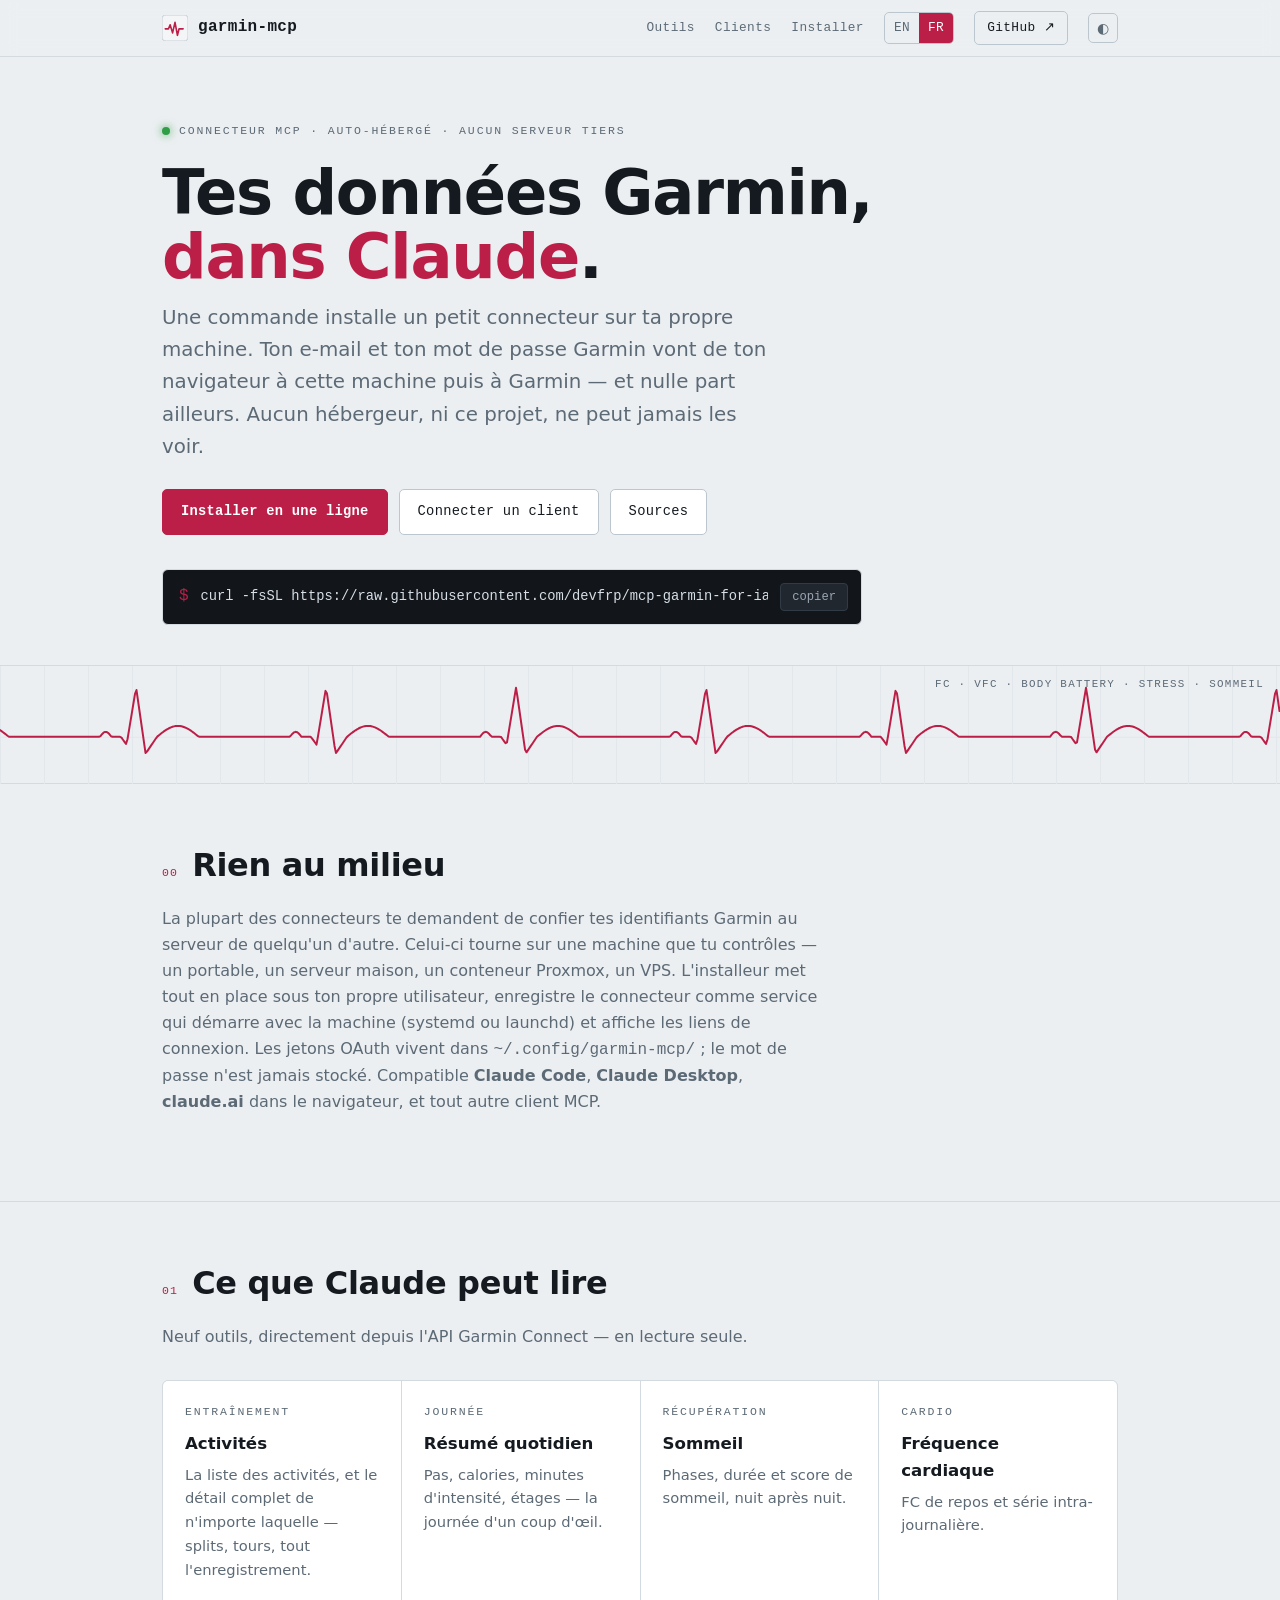
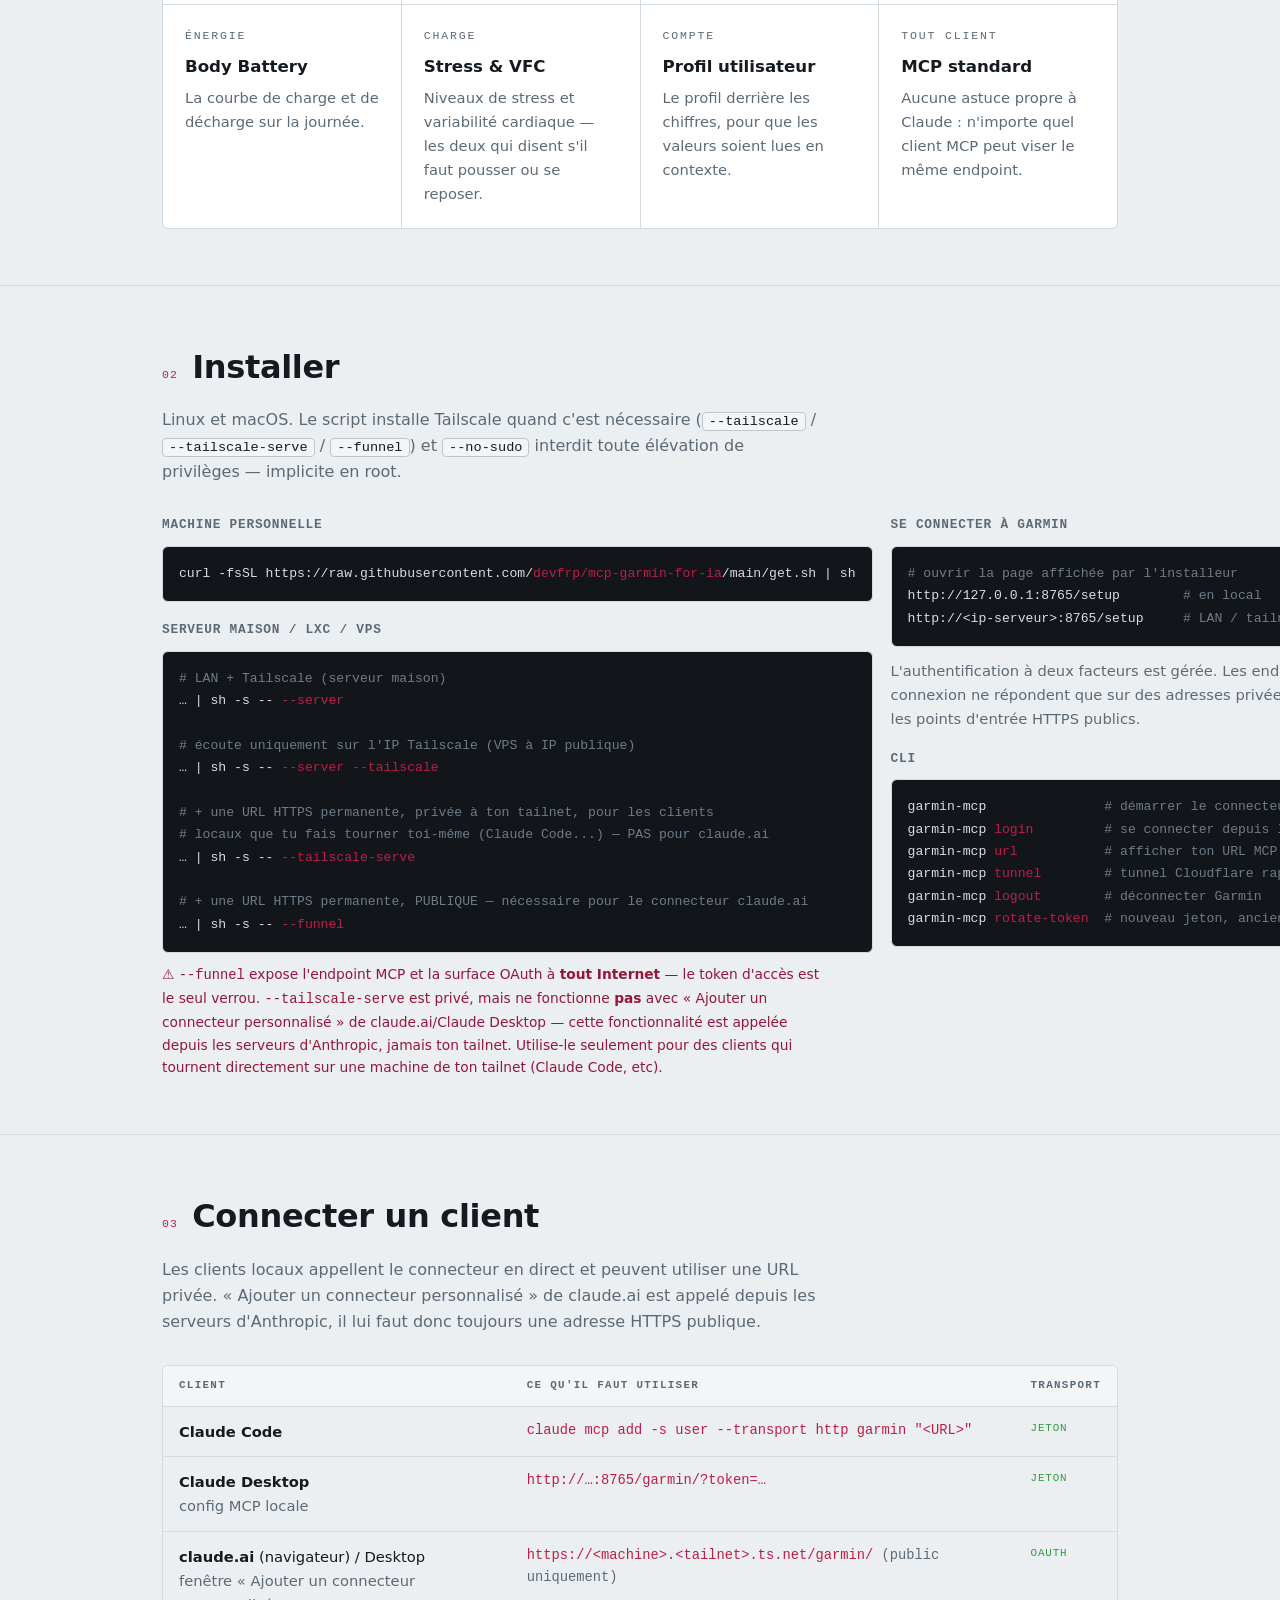
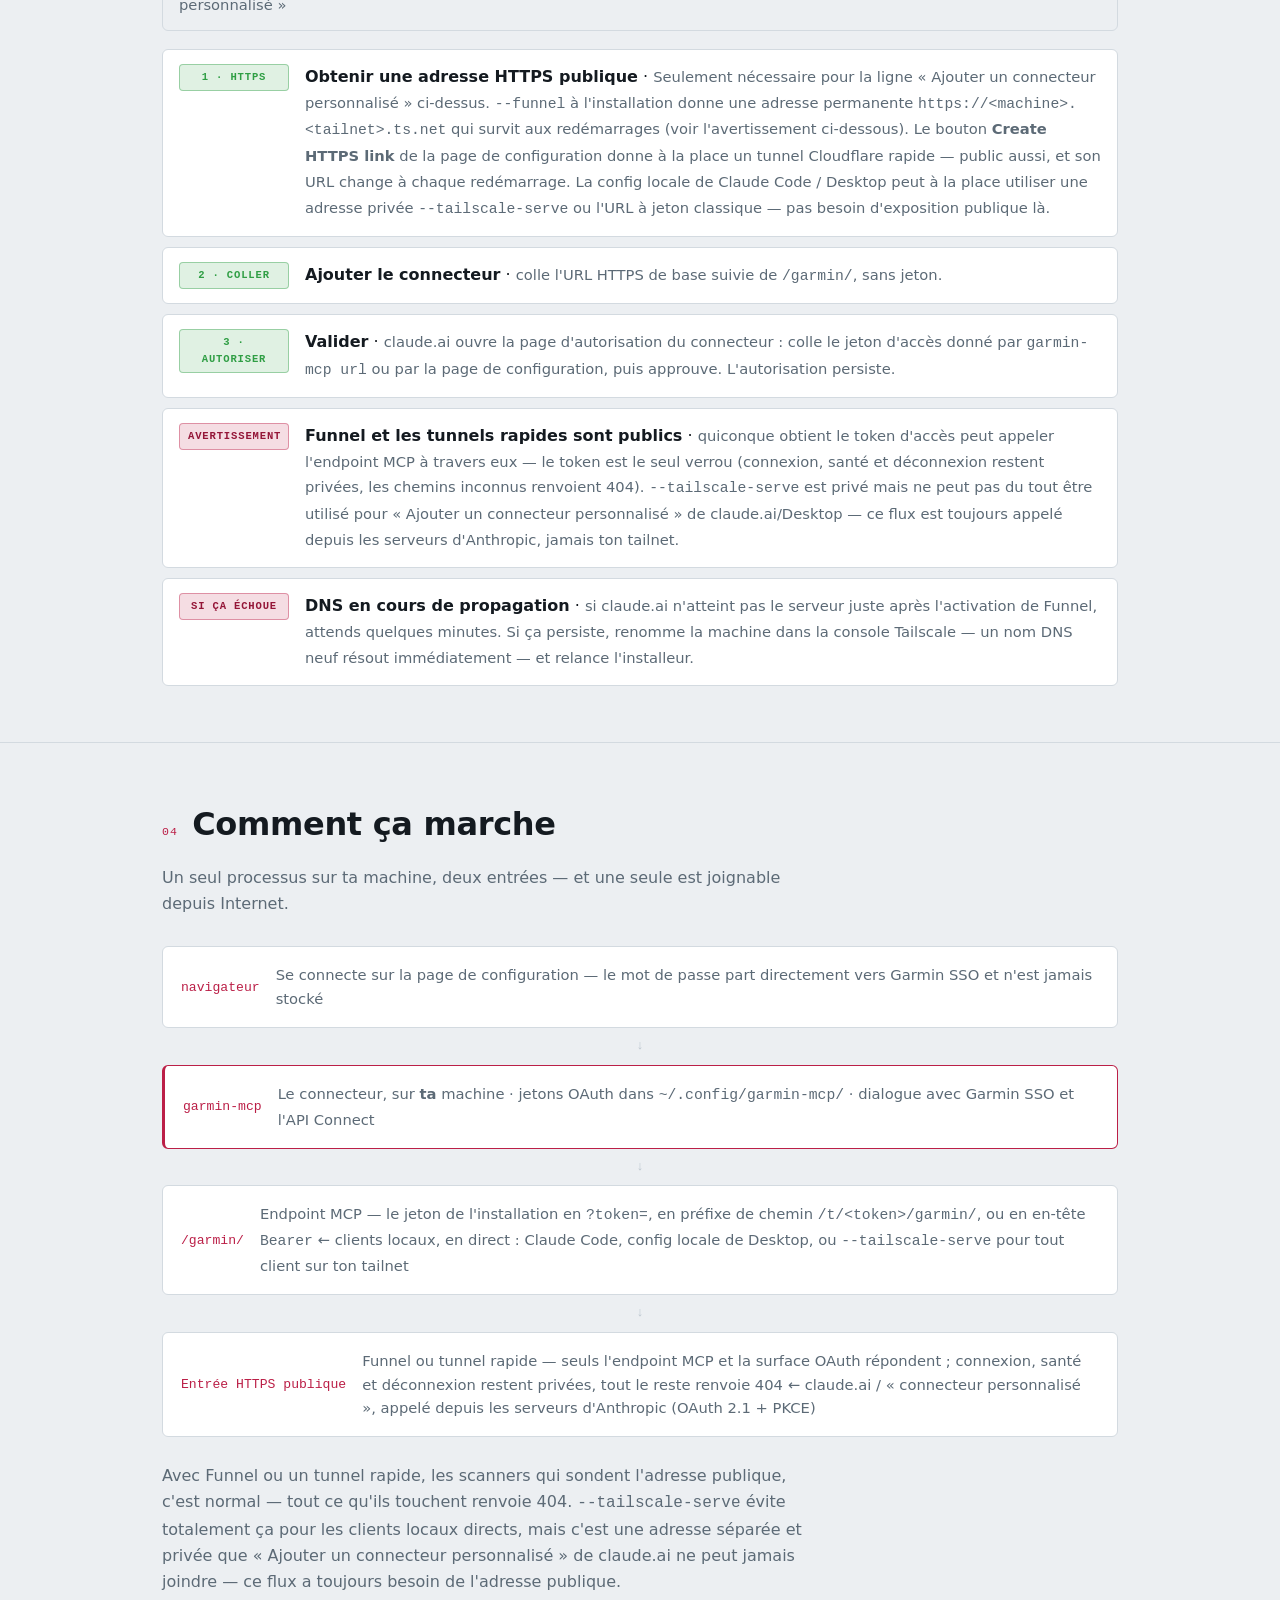
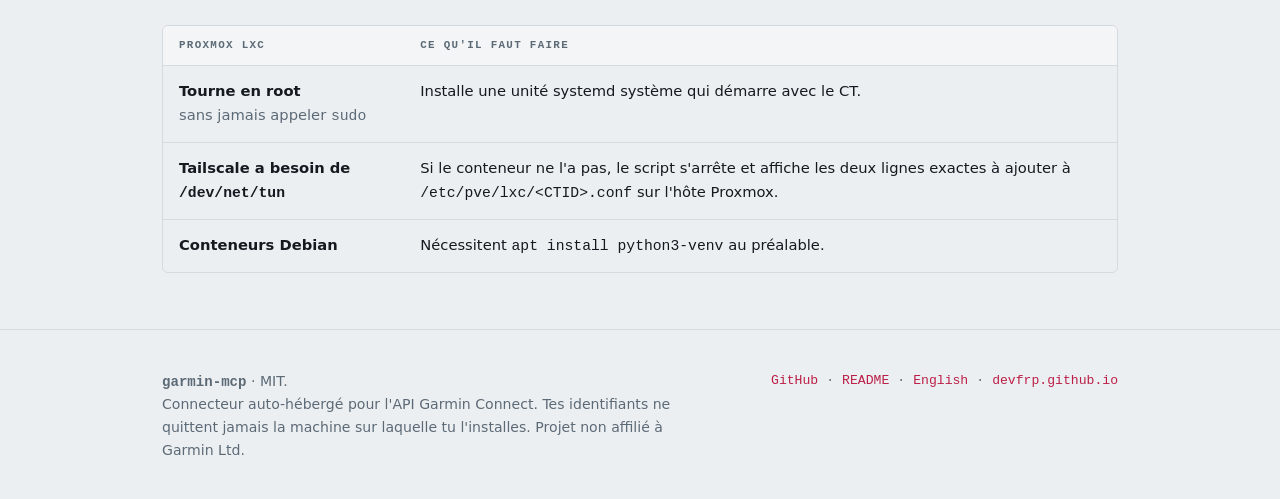
==== commit f35042a2: "Fix docs: --tailscale-serve cannot work with claude.ai's custom connector Verified against a live in" ====
--- a/docs/fr.html
+++ b/docs/fr.html
@@ -279,15 +279,19 @@
 <span class="c"># écoute uniquement sur l'IP Tailscale (VPS à IP publique)</span>
 … | sh -s -- <span class="f">--server --tailscale</span>
 
-<span class="c"># + une URL HTTPS permanente pour claude.ai, PRIVÉE à ton tailnet</span>
+<span class="c"># + une URL HTTPS permanente, privée à ton tailnet, pour les clients</span>
+<span class="c"># locaux que tu fais tourner toi-même (Claude Code...) — PAS pour claude.ai</span>
 … | sh -s -- <span class="f">--tailscale-serve</span>
 
-<span class="c"># + une URL HTTPS permanente pour claude.ai, PUBLIQUE — voir l'avertissement</span>
+<span class="c"># + une URL HTTPS permanente, PUBLIQUE — nécessaire pour le connecteur claude.ai</span>
 … | sh -s -- <span class="f">--funnel</span></pre>
       <p class="lede" style="margin:10px 0 0;font-size:.86rem;color:var(--amber-ink)">
       ⚠️ <code class="mono">--funnel</code> expose l'endpoint MCP et la surface OAuth à
-      <b>tout Internet</b> — le token d'accès est le seul verrou. Préfère
-      <code class="mono">--tailscale-serve</code> sauf besoin spécifique.</p>
+      <b>tout Internet</b> — le token d'accès est le seul verrou.
+      <code class="mono">--tailscale-serve</code> est privé, mais ne fonctionne <b>pas</b> avec
+      « Ajouter un connecteur personnalisé » de claude.ai/Claude Desktop — cette fonctionnalité
+      est appelée depuis les serveurs d'Anthropic, jamais ton tailnet. Utilise-le seulement pour
+      des clients qui tournent directement sur une machine de ton tailnet (Claude Code, etc).</p>
     </div>
     <div>
       <h3>Se connecter à Garmin</h3>
@@ -310,22 +314,23 @@
 
 <section class="sec" id="clients"><div class="wrap">
   <div class="head"><span class="idx">03</span><h2>Connecter un client</h2></div>
-  <p class="lede">Les clients locaux utilisent l'URL à jeton. claude.ai exige HTTPS et OAuth — le
-  connecteur implémente les deux.</p>
+  <p class="lede">Les clients locaux appellent le connecteur en direct et peuvent utiliser une URL
+  privée. « Ajouter un connecteur personnalisé » de claude.ai est appelé depuis les serveurs
+  d'Anthropic, il lui faut donc toujours une adresse HTTPS publique.</p>
   <div class="rdout"><table>
     <thead><tr><th>Client</th><th>Ce qu'il faut utiliser</th><th>Transport</th></tr></thead>
     <tbody>
-      <tr><td><b>Claude Code</b></td><td class="v">claude mcp add -s user --transport http garmin "&lt;URL MCP&gt;"</td><td class="s">JETON</td></tr>
-      <tr><td><b>Claude Desktop</b><br><span>et autres clients MCP locaux</span></td><td class="v">http://…:8765/garmin/?token=…</td><td class="s">JETON</td></tr>
-      <tr><td><b>claude.ai</b> (navigateur)<br><span>Réglages → Connecteurs → Ajouter un connecteur</span></td><td class="v">https://&lt;machine&gt;.&lt;tailnet&gt;.ts.net/garmin/</td><td class="s">OAUTH</td></tr>
+      <tr><td><b>Claude Code</b></td><td class="v">claude mcp add -s user --transport http garmin "&lt;URL&gt;"</td><td class="s">JETON</td></tr>
+      <tr><td><b>Claude Desktop</b><br><span>config MCP locale</span></td><td class="v">http://…:8765/garmin/?token=…</td><td class="s">JETON</td></tr>
+      <tr><td><b>claude.ai</b> (navigateur) / Desktop<br><span>fenêtre « Ajouter un connecteur personnalisé »</span></td><td class="v">https://&lt;machine&gt;.&lt;tailnet&gt;.ts.net/garmin/ <span style="color:var(--dim)">(public uniquement)</span></td><td class="s">OAUTH</td></tr>
     </tbody>
   </table></div>
   <ul class="steps" style="margin-top:18px">
-    <li><span class="chip c-done">1 · HTTPS</span><div><b>Obtenir une adresse HTTPS</b> · <span class="d"><code class="mono">--tailscale-serve</code> à l'installation donne une adresse permanente <code class="mono">https://&lt;machine&gt;.&lt;tailnet&gt;.ts.net</code> qui survit aux redémarrages et reste <b>privée à ton tailnet</b> — recommandé. <code class="mono">--funnel</code> donne la même adresse permanente mais joignable depuis <b>tout Internet</b> (voir l'avertissement ci-dessous). Le bouton <b>Create HTTPS link</b> de la page de configuration donne à la place un tunnel Cloudflare rapide — public aussi, et son URL change à chaque redémarrage.</span></div></li>
+    <li><span class="chip c-done">1 · HTTPS</span><div><b>Obtenir une adresse HTTPS publique</b> · <span class="d">Seulement nécessaire pour la ligne « Ajouter un connecteur personnalisé » ci-dessus. <code class="mono">--funnel</code> à l'installation donne une adresse permanente <code class="mono">https://&lt;machine&gt;.&lt;tailnet&gt;.ts.net</code> qui survit aux redémarrages (voir l'avertissement ci-dessous). Le bouton <b>Create HTTPS link</b> de la page de configuration donne à la place un tunnel Cloudflare rapide — public aussi, et son URL change à chaque redémarrage. La config locale de Claude Code / Desktop peut à la place utiliser une adresse privée <code class="mono">--tailscale-serve</code> ou l'URL à jeton classique — pas besoin d'exposition publique là.</span></div></li>
     <li><span class="chip c-done">2 · COLLER</span><div><b>Ajouter le connecteur</b> · <span class="d">colle l'URL HTTPS de base suivie de <code class="mono">/garmin/</code>, sans jeton.</span></div></li>
     <li><span class="chip c-done">3 · AUTORISER</span><div><b>Valider</b> · <span class="d">claude.ai ouvre la page d'autorisation du connecteur : colle le jeton d'accès donné par <code class="mono">garmin-mcp url</code> ou par la page de configuration, puis approuve. L'autorisation persiste.</span></div></li>
-    <li><span class="chip c-part">AVERTISSEMENT</span><div><b>Funnel et les tunnels rapides sont publics</b> · <span class="d">quiconque obtient le token d'accès peut appeler l'endpoint MCP à travers eux — le token est le seul verrou (connexion, santé et déconnexion restent privées, les chemins inconnus renvoient 404). Utilise <code class="mono">--tailscale-serve</code> à la place, sauf besoin spécifique d'accès depuis l'extérieur de ton tailnet.</span></div></li>
-    <li><span class="chip c-part">SI ÇA ÉCHOUE</span><div><b>DNS en cours de propagation</b> · <span class="d">si claude.ai n'atteint pas le serveur juste après l'activation de Funnel ou de Tailscale Serve, attends quelques minutes. Si ça persiste, renomme la machine dans la console Tailscale — un nom DNS neuf résout immédiatement — et relance l'installeur.</span></div></li>
+    <li><span class="chip c-part">AVERTISSEMENT</span><div><b>Funnel et les tunnels rapides sont publics</b> · <span class="d">quiconque obtient le token d'accès peut appeler l'endpoint MCP à travers eux — le token est le seul verrou (connexion, santé et déconnexion restent privées, les chemins inconnus renvoient 404). <code class="mono">--tailscale-serve</code> est privé mais ne peut pas du tout être utilisé pour « Ajouter un connecteur personnalisé » de claude.ai/Desktop — ce flux est toujours appelé depuis les serveurs d'Anthropic, jamais ton tailnet.</span></div></li>
+    <li><span class="chip c-part">SI ÇA ÉCHOUE</span><div><b>DNS en cours de propagation</b> · <span class="d">si claude.ai n'atteint pas le serveur juste après l'activation de Funnel, attends quelques minutes. Si ça persiste, renomme la machine dans la console Tailscale — un nom DNS neuf résout immédiatement — et relance l'installeur.</span></div></li>
   </ul>
 </div></section>
 
@@ -338,13 +343,15 @@
     <div class="arrow">↓</div>
     <div class="node hw"><span class="n">garmin-mcp</span><span class="d">Le connecteur, sur <b>ta</b> machine · jetons OAuth dans <code class="mono">~/.config/garmin-mcp/</code> · dialogue avec Garmin SSO et l'API Connect</span></div>
     <div class="arrow">↓</div>
-    <div class="node"><span class="n">/garmin/</span><span class="d">Endpoint MCP — le jeton de l'installation en <code class="mono">?token=</code>, en préfixe de chemin <code class="mono">/t/&lt;token&gt;/garmin/</code>, ou en en-tête <code class="mono">Bearer</code> ← Claude Code / Desktop</span></div>
+    <div class="node"><span class="n">/garmin/</span><span class="d">Endpoint MCP — le jeton de l'installation en <code class="mono">?token=</code>, en préfixe de chemin <code class="mono">/t/&lt;token&gt;/garmin/</code>, ou en en-tête <code class="mono">Bearer</code> ← clients locaux, en direct : Claude Code, config locale de Desktop, ou <code class="mono">--tailscale-serve</code> pour tout client sur ton tailnet</span></div>
     <div class="arrow">↓</div>
-    <div class="node"><span class="n">Entrée HTTPS</span><span class="d">Tailscale Serve (privée à ton tailnet), Funnel ou tunnel rapide (publics) — seuls l'endpoint MCP et la surface OAuth répondent ; connexion, santé et déconnexion restent privées, tout le reste renvoie 404 ← claude.ai (OAuth 2.1 + PKCE)</span></div>
+    <div class="node"><span class="n">Entrée HTTPS publique</span><span class="d">Funnel ou tunnel rapide — seuls l'endpoint MCP et la surface OAuth répondent ; connexion, santé et déconnexion restent privées, tout le reste renvoie 404 ← claude.ai / « connecteur personnalisé », appelé depuis les serveurs d'Anthropic (OAuth 2.1 + PKCE)</span></div>
   </div>
   <p class="lede" style="margin-top:26px">Avec Funnel ou un tunnel rapide, les scanners qui sondent
-  l'adresse publique, c'est normal — tout ce qu'ils touchent renvoie 404. Tailscale Serve évite
-  totalement ça : l'adresse n'est jamais joignable depuis l'extérieur de ton tailnet.</p>
+  l'adresse publique, c'est normal — tout ce qu'ils touchent renvoie 404. <code class="mono">--tailscale-serve</code>
+  évite totalement ça pour les clients locaux directs, mais c'est une adresse séparée et privée
+  que « Ajouter un connecteur personnalisé » de claude.ai ne peut jamais joindre — ce flux a
+  toujours besoin de l'adresse publique.</p>
   <div class="rdout" style="margin-top:8px"><table>
     <thead><tr><th>Proxmox LXC</th><th>Ce qu'il faut faire</th></tr></thead>
     <tbody>
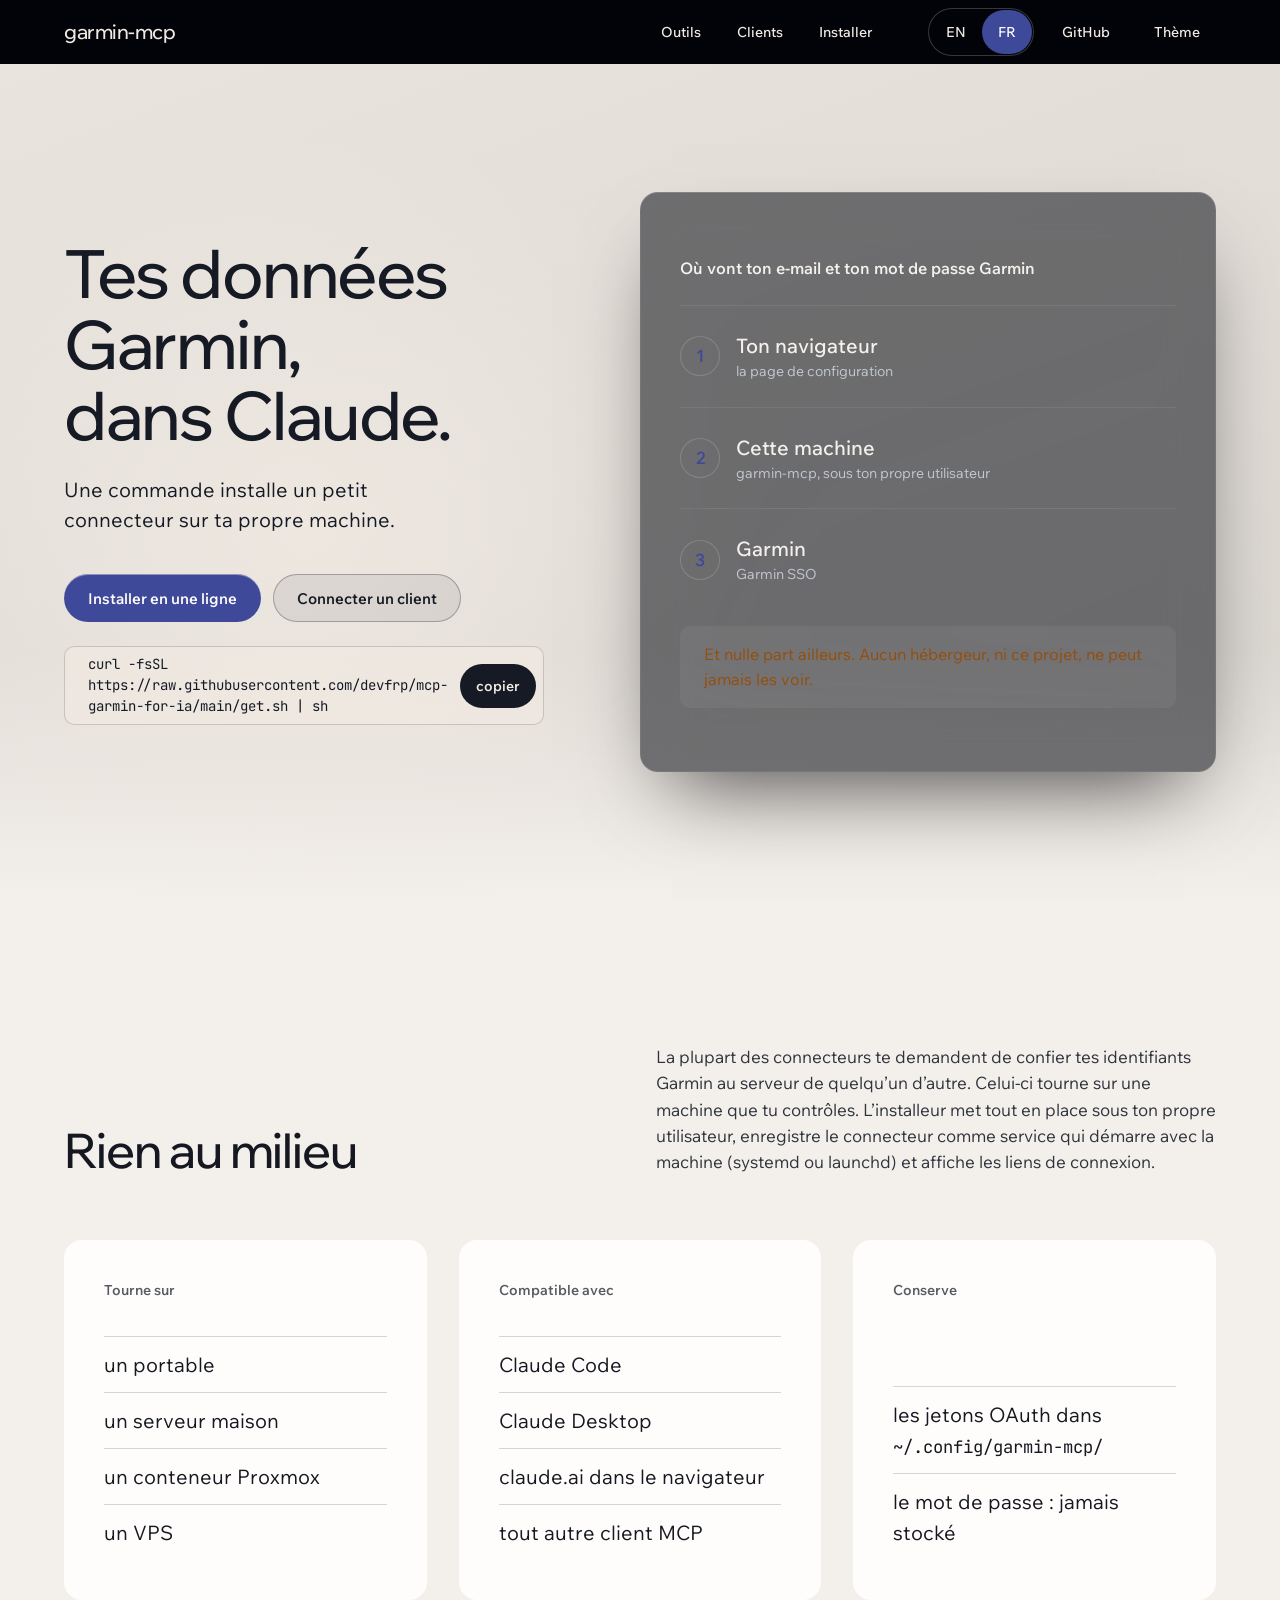
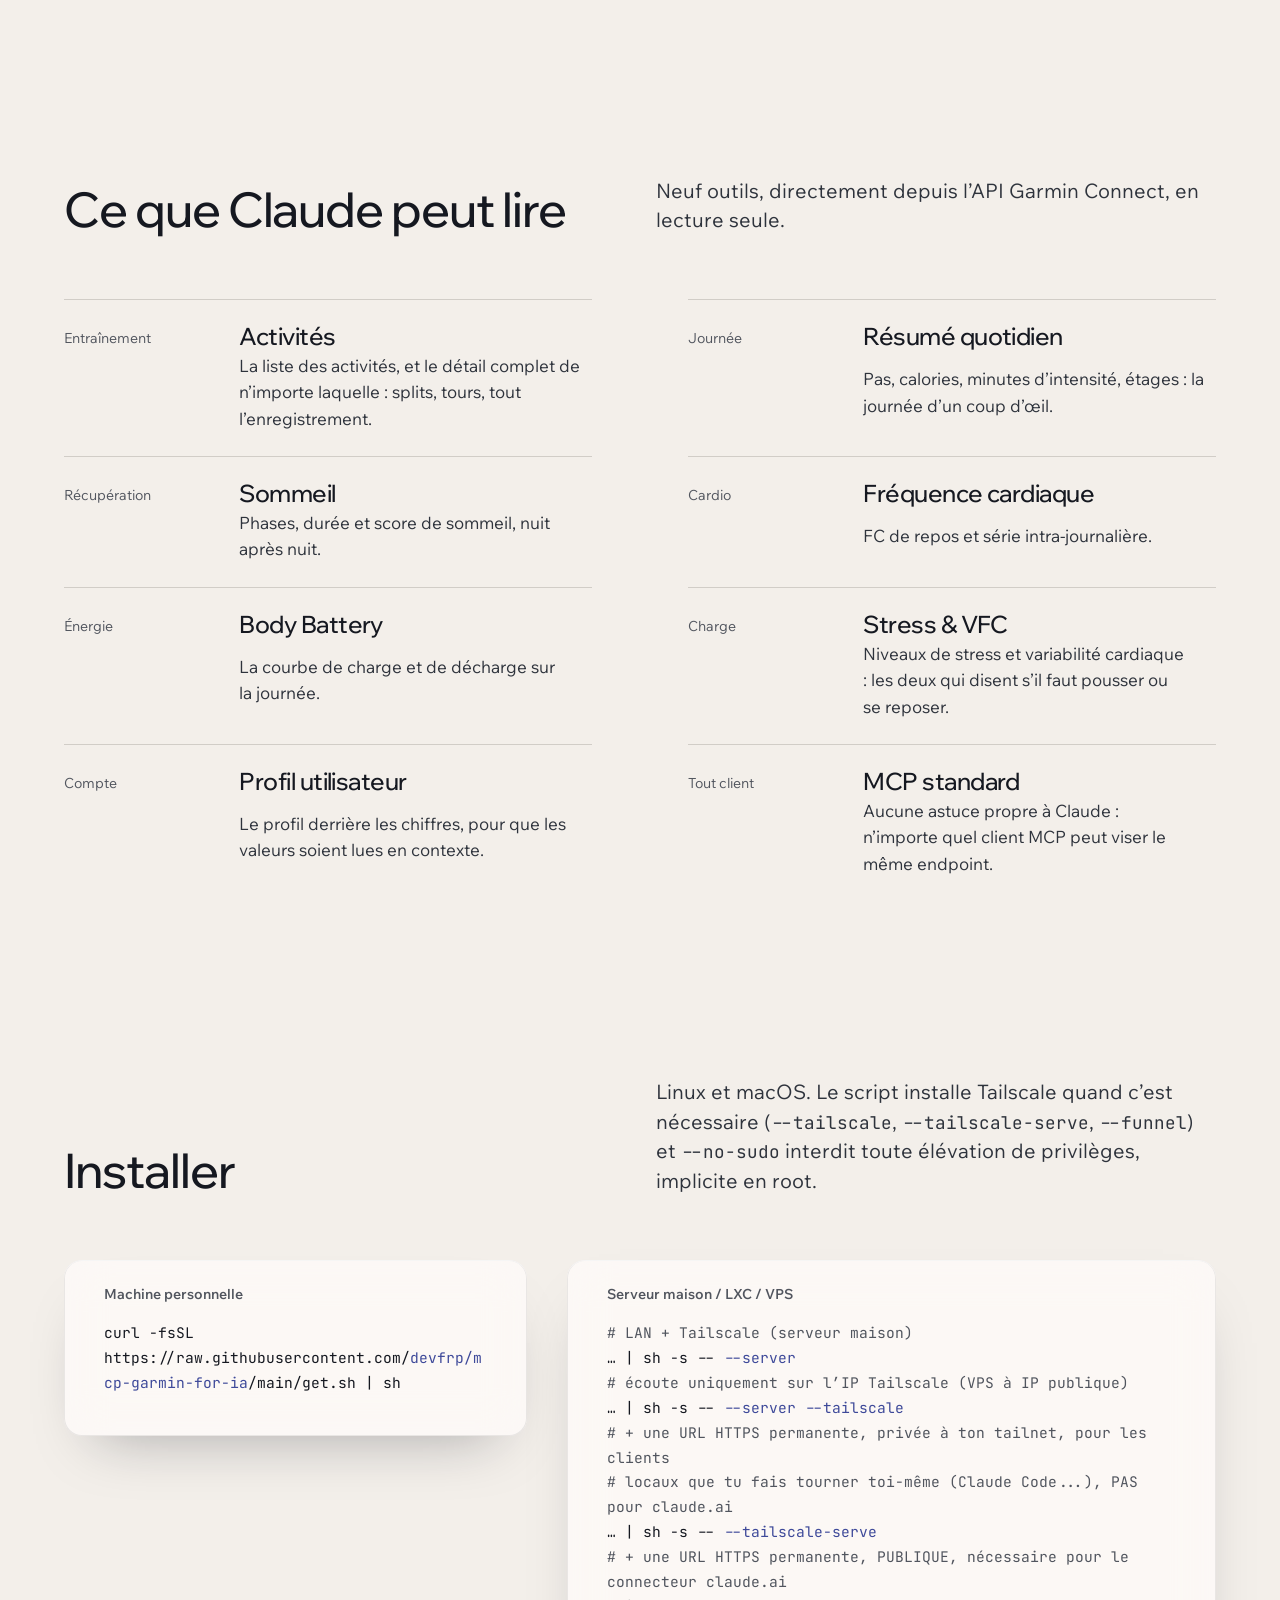
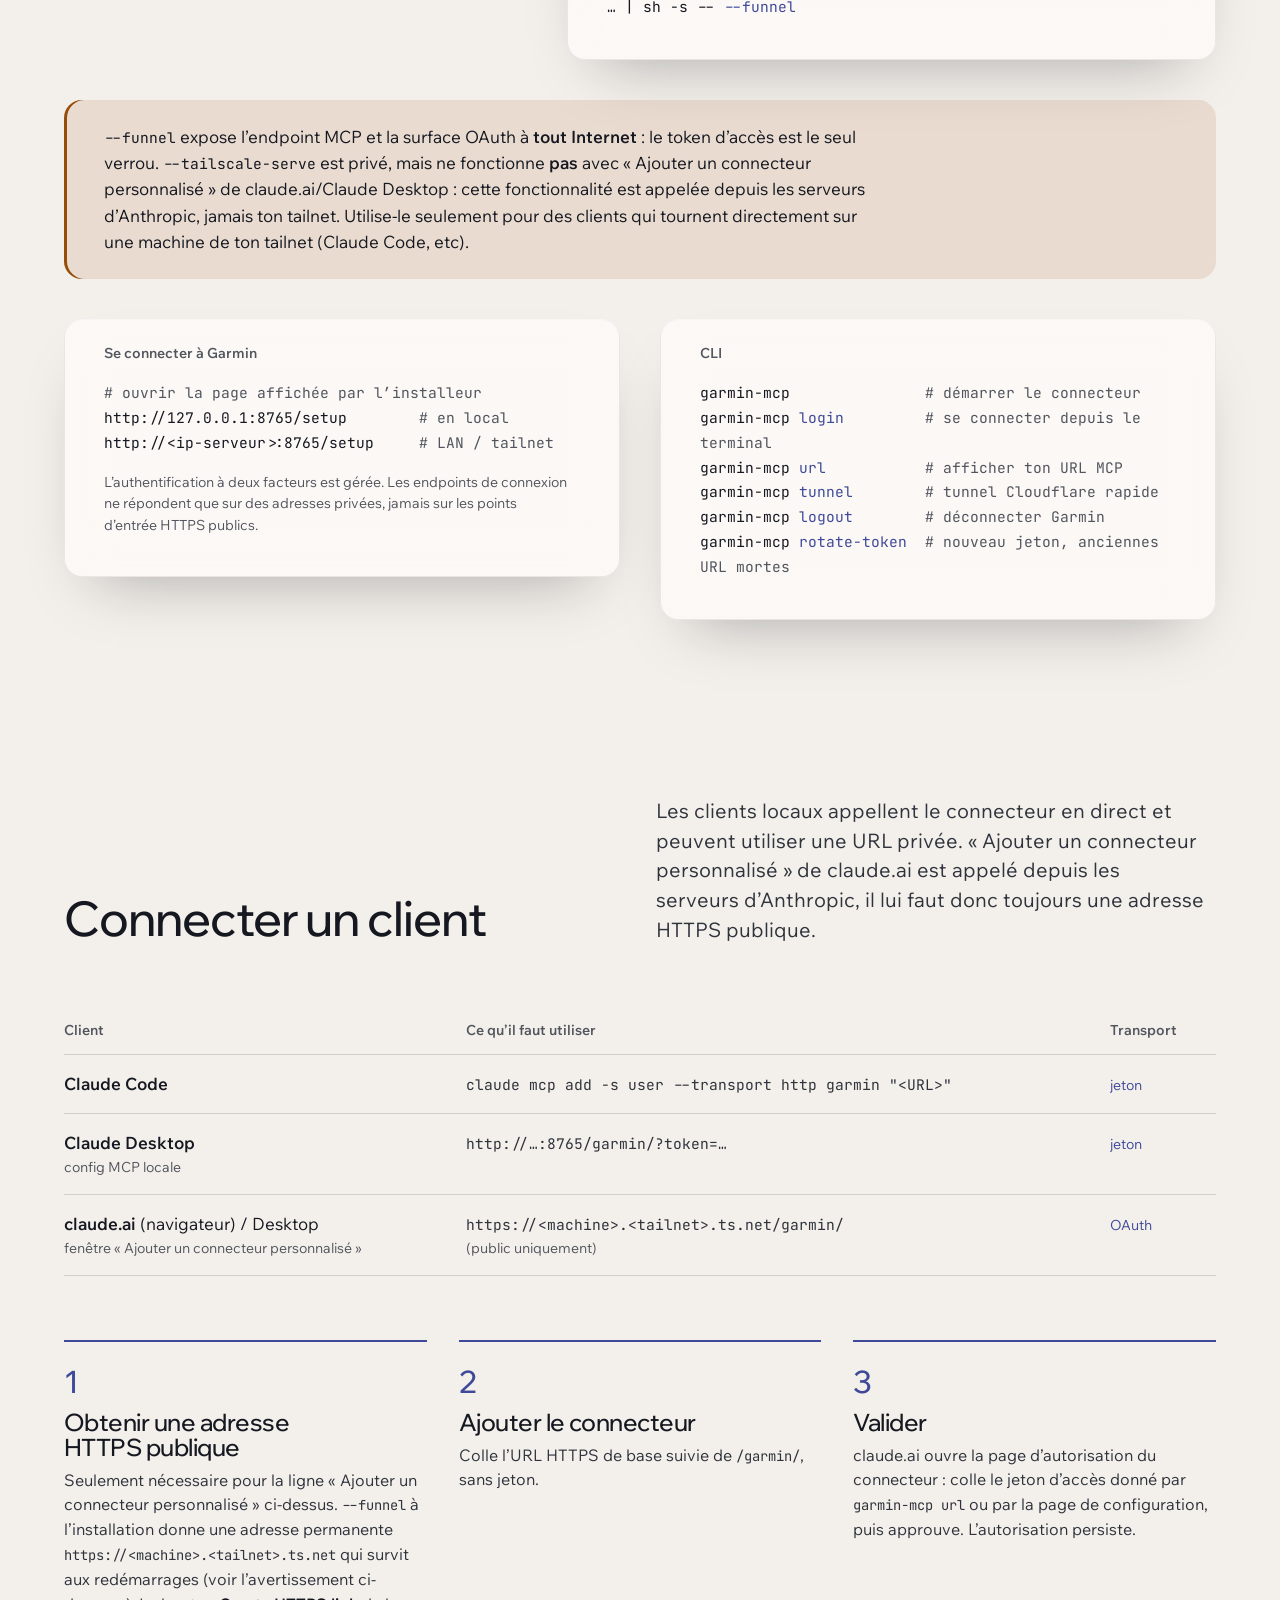
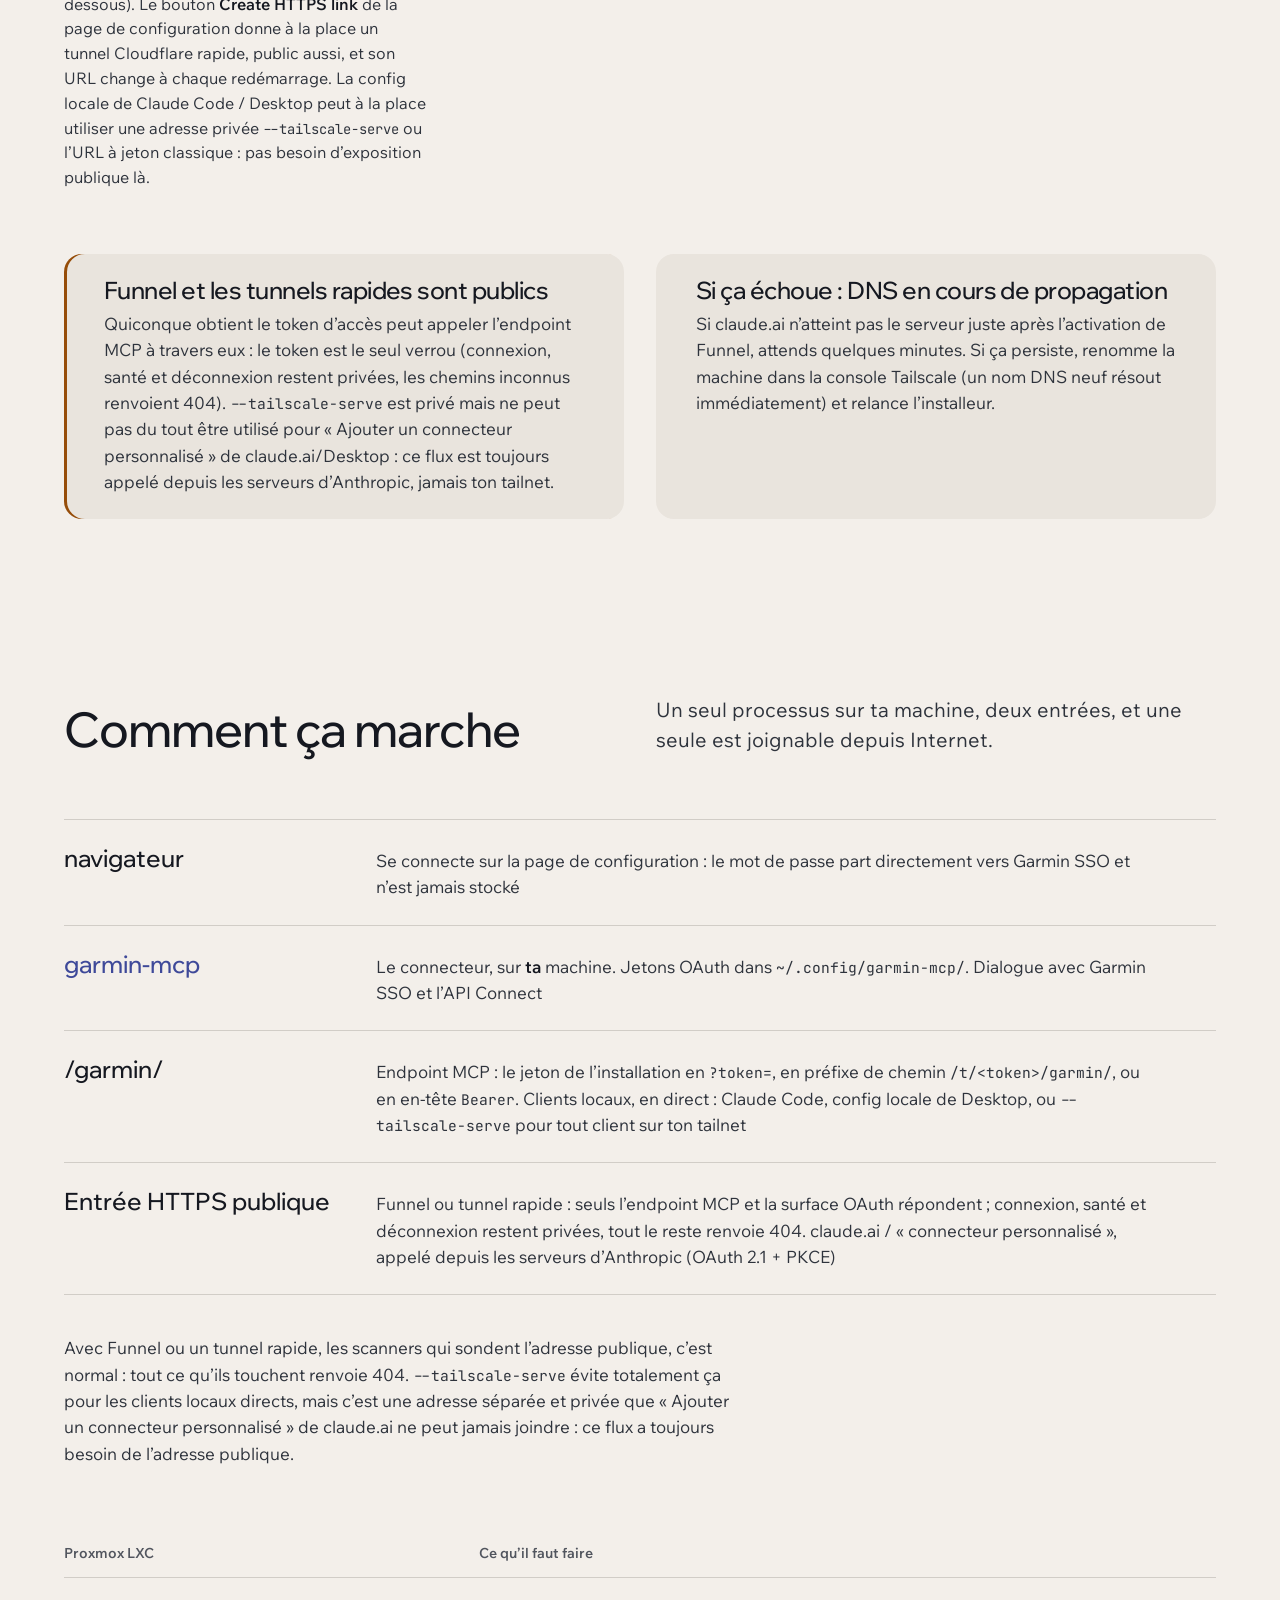
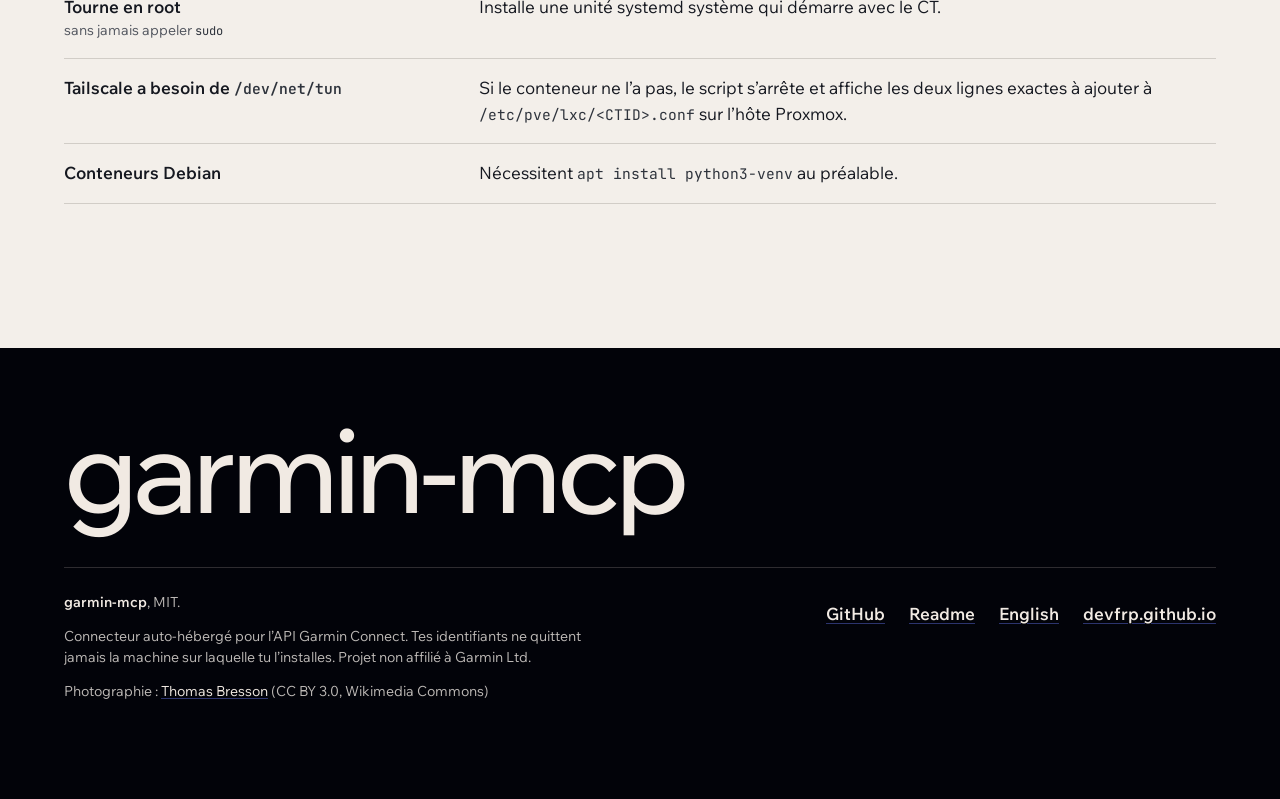
==== commit 0c98d695: "Refonte du site (Hallmark, thème Dusk) Site EN + FR refait : vallée dans la brume au crépuscule, tra" ====
--- a/docs/fr.html
+++ b/docs/fr.html
@@ -3,384 +3,250 @@
 <head>
 <meta charset="utf-8">
 <meta name="viewport" content="width=device-width, initial-scale=1">
-<title>Garmin MCP — relie ton compte Garmin à Claude, auto-hébergé</title>
+<title>Garmin MCP : relie ton compte Garmin à Claude, auto-hébergé</title>
 <meta name="description" content="Un connecteur MCP auto-hébergé qui relie ton compte Garmin à Claude, sans aucun serveur tiers. Activités, sommeil, fréquence cardiaque, Body Battery, stress, VFC.">
 <meta name="author" content="devfrp">
-<meta property="og:title" content="Garmin MCP — tes données Garmin dans Claude, sans intermédiaire">
-<meta property="og:description" content="Une commande installe le connecteur sur ta propre machine. Tes identifiants Garmin n'en sortent jamais.">
+<meta property="og:title" content="Garmin MCP : tes données Garmin dans Claude, sans intermédiaire">
+<meta property="og:description" content="Une commande installe le connecteur sur ta propre machine. Tes identifiants Garmin n’en sortent jamais.">
 <meta property="og:type" content="website">
-<link rel="icon" href="data:image/svg+xml,<svg xmlns='http://www.w3.org/2000/svg' viewBox='0 0 32 32'><rect width='32' height='32' rx='5' fill='%230d1013'/><path d='M3 17 h5 l2-5 3 10 3-13 3 16 2-8 h6' fill='none' stroke='%23f0688c' stroke-width='2' stroke-linejoin='round' stroke-linecap='round'/></svg>">
-<style>
-  :root{
-    /* light: cool datasheet */
-    --bg:#eceff2; --panel:#ffffff; --panel2:#f3f5f7; --term:#12161b;
-    --line:#d3dae0; --line2:#bcc6cf; --ink:#141a20; --dim:#5c6a76;
-    --amber:#bb1f47; --amber-ink:#941638; --lock:#2f9e44;
-    --grid:#e2e7ec;
-    --mono:"SFMono-Regular",ui-monospace,"JetBrains Mono",Menlo,Consolas,monospace;
-    --sans:system-ui,-apple-system,"Segoe UI",Roboto,Helvetica,Arial,sans-serif;
-  }
-  @media (prefers-color-scheme:dark){
-    :root{
-      --bg:#0d1013; --panel:#14181d; --panel2:#191f26; --term:#0a0d10;
-      --line:#262e37; --line2:#3a4753; --ink:#ccd4da; --dim:#7c8791;
-      --amber:#f0688c; --amber-ink:#f58ea8; --lock:#57c96a; --grid:#1a2027;
-    }
-  }
-  :root[data-theme="light"]{
-    --bg:#eceff2; --panel:#ffffff; --panel2:#f3f5f7; --term:#12161b;
-    --line:#d3dae0; --line2:#bcc6cf; --ink:#141a20; --dim:#5c6a76;
-    --amber:#bb1f47; --amber-ink:#941638; --lock:#2f9e44; --grid:#e2e7ec;
-  }
-  :root[data-theme="dark"]{
-    --bg:#0d1013; --panel:#14181d; --panel2:#191f26; --term:#0a0d10;
-    --line:#262e37; --line2:#3a4753; --ink:#ccd4da; --dim:#7c8791;
-    --amber:#f0688c; --amber-ink:#f58ea8; --lock:#57c96a; --grid:#1a2027;
-  }
-
-  *{box-sizing:border-box}
-  html{scroll-behavior:smooth}
-  @media (prefers-reduced-motion:reduce){html{scroll-behavior:auto}}
-  body{margin:0;background:var(--bg);color:var(--ink);font-family:var(--sans);
-    line-height:1.62;-webkit-font-smoothing:antialiased;font-size:16px}
-  a{color:var(--amber);text-decoration:none}
-  a:hover{text-decoration:underline}
-  :focus-visible{outline:2px solid var(--amber);outline-offset:2px}
-  .wrap{max-width:1000px;margin:0 auto;padding:0 22px}
-  .mono{font-family:var(--mono)}
-  .lab{font-family:var(--mono);font-size:.72rem;letter-spacing:.16em;text-transform:uppercase;color:var(--dim)}
-
-  .panel{background:var(--panel);border:1px solid var(--line);border-radius:6px}
-
-  /* barre haute */
-  .bar{position:sticky;top:0;z-index:30;background:color-mix(in srgb,var(--bg) 88%,transparent);
-    backdrop-filter:blur(8px);border-bottom:1px solid var(--line)}
-  .bar .wrap{display:flex;align-items:center;gap:18px;height:56px}
-  .logo{display:flex;align-items:center;gap:10px;font-family:var(--mono);font-weight:600;
-    letter-spacing:.02em;color:var(--ink)}
-  .logo svg{display:block}
-  .bar nav{margin-left:auto;display:flex;gap:20px;align-items:center}
-  .bar nav a{font-family:var(--mono);font-size:.8rem;color:var(--dim);letter-spacing:.03em}
-  .bar nav a:hover{color:var(--ink);text-decoration:none}
-  .bar .gh{border:1px solid var(--line2);padding:6px 12px;border-radius:5px;color:var(--ink)}
-  .bar .gh:hover{border-color:var(--amber)}
-  #themetog{background:none;border:1px solid var(--line2);color:var(--dim);border-radius:5px;
-    width:30px;height:30px;cursor:pointer;font-size:.9rem}
-  #themetog:hover{color:var(--ink);border-color:var(--amber)}
-  .langsel{display:inline-flex;border:1px solid var(--line2);border-radius:5px;overflow:hidden;
-    font-family:var(--mono);font-size:.74rem}
-  .langsel a{padding:5px 9px;color:var(--dim);letter-spacing:.04em}
-  .langsel a:hover{color:var(--ink);text-decoration:none}
-  .langsel a.active{background:var(--amber);color:#fff}
-  @media (prefers-color-scheme:dark){.langsel a.active{color:#0d1013}}
-  :root[data-theme="dark"] .langsel a.active{color:#0d1013}
-  :root[data-theme="light"] .langsel a.active{color:#fff}
-  @media(max-width:680px){.bar nav a.opt{display:none}}
-
-  /* hero */
-  .hero{border-bottom:1px solid var(--line);position:relative}
-  .hero .wrap{padding:60px 22px 0}
-  .tag{display:inline-flex;align-items:center;gap:9px}
-  .tag .led{width:8px;height:8px;border-radius:50%;background:var(--lock);
-    box-shadow:0 0 8px 1px color-mix(in srgb,var(--lock) 60%,transparent)}
-  h1{font-size:clamp(2.2rem,6.4vw,3.9rem);line-height:1.02;letter-spacing:-.02em;
-    margin:18px 0 0;text-wrap:balance;font-weight:800}
-  h1 .u{color:var(--amber)}
-  .sub{font-size:clamp(1.02rem,2.3vw,1.24rem);color:var(--dim);max-width:620px;margin:14px 0 0}
-  .cta{display:flex;flex-wrap:wrap;gap:11px;margin:26px 0 34px}
-  .btn{font-family:var(--mono);font-size:.86rem;border-radius:5px;padding:11px 18px;
-    border:1px solid var(--line2);color:var(--ink);cursor:pointer;background:var(--panel);
-    transition:border-color .12s,transform .12s;letter-spacing:.02em}
-  .btn:hover{text-decoration:none;transform:translateY(-1px);border-color:var(--amber)}
-  .btn.p{background:var(--amber);color:#fff;border-color:var(--amber);font-weight:600}
-  @media (prefers-color-scheme:dark){.btn.p{color:#0d1013}}
-  :root[data-theme="dark"] .btn.p{color:#0d1013}
-  :root[data-theme="light"] .btn.p{color:#fff}
-
-  /* commande terminal */
-  .term{background:var(--term);border:1px solid var(--line);border-radius:6px;
-    display:flex;align-items:center;gap:12px;padding:13px 13px 13px 16px;max-width:700px}
-  .term .p{color:var(--amber);font-family:var(--mono);user-select:none}
-  .term code{font-family:var(--mono);color:#d6dee6;font-size:.86rem;flex:1;overflow-x:auto;white-space:nowrap}
-  .term button{font-family:var(--mono);background:#20272f;border:1px solid #313b45;color:#9aa6b1;
-    border-radius:4px;padding:6px 11px;cursor:pointer;font-size:.76rem;white-space:nowrap}
-  .term button:hover{color:#fff;border-color:var(--amber)}
-
-  /* tracé */
-  .scope{margin-top:40px;border-top:1px solid var(--line);position:relative;height:118px}
-  .scope canvas{display:block;width:100%;height:118px}
-  .scope .rd{position:absolute;top:10px;right:16px;font-family:var(--mono);font-size:.68rem;
-    letter-spacing:.12em;color:var(--dim)}
-
-  /* structure de section */
-  .sec{border-bottom:1px solid var(--line);padding:56px 0}
-  .head{display:flex;align-items:baseline;gap:14px;margin-bottom:8px}
-  .head .idx{font-family:var(--mono);font-size:.72rem;color:var(--amber);letter-spacing:.1em}
-  h2{font-size:clamp(1.45rem,3.6vw,2rem);margin:0;letter-spacing:-.01em;font-weight:750;text-wrap:balance}
-  .lede{color:var(--dim);max-width:660px;margin:14px 0 30px}
-
-  /* modules */
-  .mods{display:grid;gap:1px;background:var(--line);border:1px solid var(--line);border-radius:6px;
-    grid-template-columns:repeat(auto-fit,minmax(230px,1fr));overflow:hidden}
-  .mod{background:var(--panel);padding:22px}
-  .mod:hover{background:var(--panel2)}
-  .mod .lab{margin-bottom:9px}
-  .mod h3{margin:0 0 5px;font-size:1.04rem}
-  .mod p{margin:0;color:var(--dim);font-size:.92rem}
-  .mod h3 code,.mod p code{font-family:var(--mono);font-size:.86em;color:var(--amber-ink)}
-
-  /* tableau registre */
-  .rdout{border:1px solid var(--line);border-radius:6px;overflow:hidden;overflow-x:auto}
-  .rdout table{width:100%;border-collapse:collapse;min-width:520px}
-  .rdout th{font-family:var(--mono);font-size:.68rem;letter-spacing:.12em;text-transform:uppercase;
-    color:var(--dim);text-align:left;padding:11px 16px;background:var(--panel2);border-bottom:1px solid var(--line)}
-  .rdout td{padding:13px 16px;border-bottom:1px solid var(--line);vertical-align:top;font-size:.92rem}
-  .rdout tr:last-child td{border-bottom:none}
-  .rdout tr:hover td{background:var(--panel2)}
-  .rdout .v{font-family:var(--mono);color:var(--amber);font-size:.86rem}
-  .rdout .s{font-family:var(--mono);font-size:.68rem;letter-spacing:.08em;color:var(--lock)}
-  .rdout .s.open{color:var(--dim)}
-  .rdout td b{font-weight:650} .rdout td span{color:var(--dim)}
-
-  /* flux */
-  .flow{display:grid;gap:12px}
-  .node{border:1px solid var(--line);border-radius:6px;background:var(--panel);padding:16px 18px;
-    display:grid;grid-template-columns:auto 1fr;gap:16px;align-items:center}
-  .node .n{font-family:var(--mono);font-size:.82rem;color:var(--amber);white-space:nowrap}
-  .node .d{color:var(--dim);font-size:.92rem}
-  .node.hw{border-color:var(--amber);border-left-width:3px}
-  .flow .arrow{font-family:var(--mono);color:var(--line2);text-align:center;font-size:.8rem;line-height:1}
-
-  /* colonnes install */
-  .cols{display:grid;gap:18px;grid-template-columns:1fr 1fr}
-  @media(max-width:680px){.cols{grid-template-columns:1fr}}
-  pre.blk{background:var(--term);border:1px solid var(--line);border-radius:6px;padding:16px;
-    overflow-x:auto;font-family:var(--mono);font-size:.82rem;color:#d6dee6;line-height:1.7;margin:0}
-  pre.blk .c{color:#6f7c88} pre.blk .f{color:var(--amber)}
-  .cols h3{font-family:var(--mono);font-size:.8rem;letter-spacing:.06em;color:var(--dim);
-    text-transform:uppercase;margin:0 0 10px}
-
-  /* étapes */
-  .steps{list-style:none;padding:0;margin:0;display:grid;gap:10px}
-  .steps li{display:grid;grid-template-columns:110px 1fr;gap:16px;align-items:start;
-    border:1px solid var(--line);border-radius:6px;padding:14px 16px;background:var(--panel)}
-  .chip{font-family:var(--mono);font-size:.66rem;letter-spacing:.08em;padding:4px 8px;border-radius:4px;
-    text-align:center;font-weight:600;align-self:start}
-  .c-done{background:color-mix(in srgb,var(--lock) 15%,transparent);color:var(--lock);
-    border:1px solid color-mix(in srgb,var(--lock) 40%,transparent)}
-  .c-part{background:color-mix(in srgb,var(--amber) 15%,transparent);color:var(--amber-ink);
-    border:1px solid color-mix(in srgb,var(--amber) 40%,transparent)}
-  .c-card{background:var(--panel2);color:var(--dim);border:1px solid var(--line2)}
-  .steps b{font-weight:650} .steps .d{color:var(--dim);font-size:.92rem}
-  @media(max-width:560px){.steps li{grid-template-columns:1fr}}
-
-  footer{padding:40px 0 64px;color:var(--dim);font-size:.88rem}
-  footer .wrap{display:flex;flex-wrap:wrap;gap:20px;justify-content:space-between;align-items:flex-start}
-  footer .disc{max-width:560px}
-  footer .links{font-family:var(--mono);font-size:.82rem;display:flex;gap:8px;flex-wrap:wrap}
-  .kbd{font-family:var(--mono);background:var(--panel2);border:1px solid var(--line2);
-    padding:1px 6px;border-radius:4px;font-size:.85em;color:var(--ink)}
-</style>
+<link rel="alternate" hreflang="en" href="index.html">
+<link rel="preconnect" href="https://fonts.googleapis.com">
+<link rel="preconnect" href="https://fonts.gstatic.com" crossorigin>
+<link href="https://fonts.googleapis.com/css2?family=Wix+Madefor+Display:wght@500&family=Wix+Madefor+Text:wght@400;600&family=JetBrains+Mono:wght@400&display=swap" rel="stylesheet">
+<link rel="stylesheet" href="style.css">
+<script>try{var s=localStorage.getItem('garmin-theme');if(s==='dark'||s==='light')document.documentElement.setAttribute('data-theme',s);}catch(e){}</script>
 </head>
 <body>
-
-<header class="bar"><div class="wrap">
-  <a class="logo" href="#top">
-    <svg width="26" height="26" viewBox="0 0 32 32" aria-hidden="true"><rect width="32" height="32" rx="5" fill="var(--panel2)" stroke="var(--line2)"/><path d="M4 17 h4 l2-5 3 10 3-13 3 16 2-8 h5" fill="none" stroke="var(--amber)" stroke-width="2" stroke-linejoin="round" stroke-linecap="round"/></svg>
-    garmin-mcp
-  </a>
-  <nav>
-    <a class="opt" href="#tools">Outils</a>
-    <a class="opt" href="#clients">Clients</a>
-    <a href="#install">Installer</a>
-    <span class="langsel" role="group" aria-label="Langue">
-      <a href="index.html">EN</a>
-      <a href="fr.html" class="active" aria-current="page">FR</a>
-    </span>
-    <a class="gh" href="https://github.com/devfrp/mcp-garmin-for-ia">GitHub&nbsp;↗</a>
-    <button id="themetog" title="Changer de thème" aria-label="Basculer thème clair/sombre">◐</button>
-  </nav>
-</div></header>
+<a class="skip" href="#top">Aller au contenu</a>
+<header class="bar">
+  <div class="container bar-inner">
+    <a class="logo" href="#top" aria-label="garmin-mcp, haut de la page">garmin-mcp</a>
+    <nav class="bar-nav" aria-label="Sections">
+      <a class="opt" href="#tools">Outils</a>
+      <a class="opt" href="#clients">Clients</a>
+      <a href="#install">Installer</a>
+    </nav>
+    <div class="bar-end">
+      <span class="langsel" role="group" aria-label="Langue">
+        <a href="index.html">EN</a>
+        <a href="fr.html" class="active" aria-current="page">FR</a>
+      </span>
+      <a class="gh" href="https://github.com/devfrp/mcp-garmin-for-ia">GitHub</a>
+      <button id="themetog" type="button" title="Changer de thème" aria-label="Basculer thème clair/sombre">Thème</button>
+    </div>
+  </div>
+</header>
 
 <main id="top">
-<section class="hero">
-  <div class="wrap">
-    <span class="tag"><span class="led"></span><span class="lab">connecteur MCP · auto-hébergé · aucun serveur tiers</span></span>
-    <h1>Tes données Garmin,<br><span class="u">dans Claude</span>.</h1>
-    <p class="sub">Une commande installe un petit connecteur sur ta propre machine. Ton e-mail et
-    ton mot de passe Garmin vont de ton navigateur à cette machine puis à Garmin — et nulle part
-    ailleurs. Aucun hébergeur, ni ce projet, ne peut jamais les voir.</p>
-    <div class="cta">
-      <a class="btn p" href="#install">Installer en une ligne</a>
-      <a class="btn" href="#clients">Connecter un client</a>
-      <a class="btn" href="https://github.com/devfrp/mcp-garmin-for-ia">Sources</a>
-    </div>
-    <div class="term">
-      <span class="p">$</span>
-      <code id="cmd">curl -fsSL https://raw.githubusercontent.com/devfrp/mcp-garmin-for-ia/main/get.sh | sh</code>
-      <button id="cpb" onclick="cp()">copier</button>
-    </div>
-  </div>
-  <div class="scope" aria-hidden="true">
-    <span class="rd">FC · VFC · BODY BATTERY · STRESS · SOMMEIL</span>
-    <canvas id="scope"></canvas>
-  </div>
-</section>
-
-<section class="sec" id="about"><div class="wrap">
-  <div class="head"><span class="idx">00</span><h2>Rien au milieu</h2></div>
-  <p class="lede">La plupart des connecteurs te demandent de confier tes identifiants Garmin au
-  serveur de quelqu'un d'autre. Celui-ci tourne sur une machine que tu contrôles — un portable,
-  un serveur maison, un conteneur Proxmox, un VPS. L'installeur met tout en place sous ton propre
-  utilisateur, enregistre le connecteur comme service qui démarre avec la machine (systemd ou
-  launchd) et affiche les liens de connexion. Les jetons OAuth vivent dans
-  <code class="mono">~/.config/garmin-mcp/</code> ; le mot de passe n'est jamais stocké.
-  Compatible <b>Claude Code</b>, <b>Claude Desktop</b>, <b>claude.ai</b> dans le navigateur, et
-  tout autre client MCP.</p>
-</div></section>
-
-<section class="sec" id="tools"><div class="wrap">
-  <div class="head"><span class="idx">01</span><h2>Ce que Claude peut lire</h2></div>
-  <p class="lede">Neuf outils, directement depuis l'API Garmin Connect — en lecture seule.</p>
-  <div class="mods">
-    <div class="mod"><div class="lab">Entraînement</div><h3>Activités</h3>
-      <p>La liste des activités, et le détail complet de n'importe laquelle — splits, tours, tout l'enregistrement.</p></div>
-    <div class="mod"><div class="lab">Journée</div><h3>Résumé quotidien</h3>
-      <p>Pas, calories, minutes d'intensité, étages — la journée d'un coup d'œil.</p></div>
-    <div class="mod"><div class="lab">Récupération</div><h3>Sommeil</h3>
-      <p>Phases, durée et score de sommeil, nuit après nuit.</p></div>
-    <div class="mod"><div class="lab">Cardio</div><h3>Fréquence cardiaque</h3>
-      <p>FC de repos et série intra-journalière.</p></div>
-    <div class="mod"><div class="lab">Énergie</div><h3>Body Battery</h3>
-      <p>La courbe de charge et de décharge sur la journée.</p></div>
-    <div class="mod"><div class="lab">Charge</div><h3>Stress &amp; VFC</h3>
-      <p>Niveaux de stress et variabilité cardiaque — les deux qui disent s'il faut pousser ou se reposer.</p></div>
-    <div class="mod"><div class="lab">Compte</div><h3>Profil utilisateur</h3>
-      <p>Le profil derrière les chiffres, pour que les valeurs soient lues en contexte.</p></div>
-    <div class="mod"><div class="lab">Tout client</div><h3>MCP standard</h3>
-      <p>Aucune astuce propre à Claude : n'importe quel client MCP peut viser le même endpoint.</p></div>
-  </div>
-</div></section>
-
-<section class="sec" id="install"><div class="wrap">
-  <div class="head"><span class="idx">02</span><h2>Installer</h2></div>
-  <p class="lede">Linux et macOS. Le script installe Tailscale quand c'est nécessaire
-  (<span class="kbd">--tailscale</span> / <span class="kbd">--tailscale-serve</span> /
-  <span class="kbd">--funnel</span>) et
-  <span class="kbd">--no-sudo</span> interdit toute élévation de privilèges — implicite en root.</p>
-  <div class="cols">
-    <div>
-      <h3>Machine personnelle</h3>
-      <pre class="blk">curl -fsSL https://raw.githubusercontent.com/<span class="f">devfrp/mcp-garmin-for-ia</span>/main/get.sh | sh</pre>
-      <h3 style="margin-top:18px">Serveur maison / LXC / VPS</h3>
-      <pre class="blk"><span class="c"># LAN + Tailscale (serveur maison)</span>
+  <section class="hero">
+    <figure class="hero-photo" data-slot="hero" data-alt="Une mer de brouillard dans une vallée sous des collines sombres, au coucher du soleil">
+      <img src="https://upload.wikimedia.org/wikipedia/commons/thumb/4/46/Vallee-brouillard.jpg/1280px-Vallee-brouillard.jpg" srcset="https://upload.wikimedia.org/wikipedia/commons/thumb/4/46/Vallee-brouillard.jpg/960px-Vallee-brouillard.jpg 960w, https://upload.wikimedia.org/wikipedia/commons/thumb/4/46/Vallee-brouillard.jpg/1280px-Vallee-brouillard.jpg 1280w, https://upload.wikimedia.org/wikipedia/commons/thumb/4/46/Vallee-brouillard.jpg/1920px-Vallee-brouillard.jpg 1920w" sizes="100vw" width="4210" height="2750" alt="" fetchpriority="high">
+    </figure>
+    <div class="hero-scrim" aria-hidden="true"></div>
+    <div class="container hero-grid">
+      <div class="hero-text">
+        <h1>Tes données Garmin, dans Claude.</h1>
+        <p class="lead">Une commande installe un petit connecteur sur ta propre machine.</p>
+        <div class="cta">
+          <a class="btn btn--primary" href="#install">Installer en une ligne</a>
+          <a class="btn btn--ghost" href="#clients">Connecter un client</a>
+        </div>
+        <div class="term">
+          <code id="cmd">curl -fsSL https://raw.githubusercontent.com/devfrp/mcp-garmin-for-ia/main/get.sh | sh</code>
+          <button id="cpb" type="button" onclick="cp()">copier</button>
+        </div>
+      </div>
+      <div class="glass path">
+        <p class="path-head">Où vont ton e-mail et ton mot de passe Garmin</p>
+        <ol class="path-list">
+          <li><span class="path-ini">1</span><span><b>Ton navigateur</b><small>la page de configuration</small></span></li>
+          <li><span class="path-ini">2</span><span><b>Cette machine</b><small>garmin-mcp, sous ton propre utilisateur</small></span></li>
+          <li><span class="path-ini">3</span><span><b>Garmin</b><small>Garmin SSO</small></span></li>
+        </ol>
+        <p class="path-foot">Et nulle part ailleurs. Aucun hébergeur, ni ce projet, ne peut jamais les voir.</p>
+      </div>
+    </div>
+  </section>
+
+  <section class="sec" id="about">
+    <div class="container split">
+      <div class="split-text">
+        <h2>Rien au milieu</h2>
+        <p>La plupart des connecteurs te demandent de confier tes identifiants Garmin au serveur de quelqu’un d’autre. Celui-ci tourne sur une machine que tu contrôles. L’installeur met tout en place sous ton propre utilisateur, enregistre le connecteur comme service qui démarre avec la machine (systemd ou launchd) et affiche les liens de connexion.</p>
+      </div>
+      <div class="pair">
+        <div class="well">
+          <p class="well-cap">Tourne sur</p>
+          <ul class="well-list">
+            <li>un portable</li>
+            <li>un serveur maison</li>
+            <li>un conteneur Proxmox</li>
+            <li>un VPS</li>
+          </ul>
+        </div>
+        <div class="well">
+          <p class="well-cap">Compatible avec</p>
+          <ul class="well-list">
+            <li>Claude Code</li>
+            <li>Claude Desktop</li>
+            <li>claude.ai dans le navigateur</li>
+            <li>tout autre client MCP</li>
+          </ul>
+        </div>
+        <div class="well">
+          <p class="well-cap">Conserve</p>
+          <ul class="well-list">
+            <li>les jetons OAuth dans <code>~/.config/garmin-mcp/</code></li>
+            <li>le mot de passe : jamais stocké</li>
+          </ul>
+        </div>
+      </div>
+    </div>
+  </section>
+
+  <section class="sec sec--l" id="tools">
+    <div class="container">
+      <div class="head">
+        <h2>Ce que Claude peut lire</h2>
+        <p class="lead">Neuf outils, directement depuis l’API Garmin Connect, en lecture seule.</p>
+      </div>
+      <ul class="tools">
+        <li><span class="t-group">Entraînement</span><h3>Activités</h3><p>La liste des activités, et le détail complet de n’importe laquelle : splits, tours, tout l’enregistrement.</p></li>
+        <li><span class="t-group">Journée</span><h3>Résumé quotidien</h3><p>Pas, calories, minutes d’intensité, étages : la journée d’un coup d’œil.</p></li>
+        <li><span class="t-group">Récupération</span><h3>Sommeil</h3><p>Phases, durée et score de sommeil, nuit après nuit.</p></li>
+        <li><span class="t-group">Cardio</span><h3>Fréquence cardiaque</h3><p>FC de repos et série intra-journalière.</p></li>
+        <li><span class="t-group">Énergie</span><h3>Body Battery</h3><p>La courbe de charge et de décharge sur la journée.</p></li>
+        <li><span class="t-group">Charge</span><h3>Stress &amp; VFC</h3><p>Niveaux de stress et variabilité cardiaque : les deux qui disent s’il faut pousser ou se reposer.</p></li>
+        <li><span class="t-group">Compte</span><h3>Profil utilisateur</h3><p>Le profil derrière les chiffres, pour que les valeurs soient lues en contexte.</p></li>
+        <li><span class="t-group">Tout client</span><h3>MCP standard</h3><p>Aucune astuce propre à Claude : n’importe quel client MCP peut viser le même endpoint.</p></li>
+      </ul>
+    </div>
+  </section>
+
+  <section class="sec sec--l" id="install">
+    <div class="container">
+      <div class="head">
+        <h2>Installer</h2>
+        <p class="lead">Linux et macOS. Le script installe Tailscale quand c’est nécessaire (<code>--tailscale</code>, <code>--tailscale-serve</code>, <code>--funnel</code>) et <code>--no-sudo</code> interdit toute élévation de privilèges, implicite en root.</p>
+      </div>
+      <div class="codes">
+        <figure class="glass code">
+          <figcaption>Machine personnelle</figcaption>
+<pre>curl -fsSL https://raw.githubusercontent.com/<span class="f">devfrp/mcp-garmin-for-ia</span>/main/get.sh | sh</pre>
+        </figure>
+        <figure class="glass code code--wide">
+          <figcaption>Serveur maison / LXC / VPS</figcaption>
+<pre><span class="c"># LAN + Tailscale (serveur maison)</span>
 … | sh -s -- <span class="f">--server</span>
-
-<span class="c"># écoute uniquement sur l'IP Tailscale (VPS à IP publique)</span>
+<span class="c"># écoute uniquement sur l’IP Tailscale (VPS à IP publique)</span>
 … | sh -s -- <span class="f">--server --tailscale</span>
-
 <span class="c"># + une URL HTTPS permanente, privée à ton tailnet, pour les clients</span>
-<span class="c"># locaux que tu fais tourner toi-même (Claude Code...) — PAS pour claude.ai</span>
+<span class="c"># locaux que tu fais tourner toi-même (Claude Code...), PAS pour claude.ai</span>
 … | sh -s -- <span class="f">--tailscale-serve</span>
-
-<span class="c"># + une URL HTTPS permanente, PUBLIQUE — nécessaire pour le connecteur claude.ai</span>
+<span class="c"># + une URL HTTPS permanente, PUBLIQUE, nécessaire pour le connecteur claude.ai</span>
 … | sh -s -- <span class="f">--funnel</span></pre>
-      <p class="lede" style="margin:10px 0 0;font-size:.86rem;color:var(--amber-ink)">
-      ⚠️ <code class="mono">--funnel</code> expose l'endpoint MCP et la surface OAuth à
-      <b>tout Internet</b> — le token d'accès est le seul verrou.
-      <code class="mono">--tailscale-serve</code> est privé, mais ne fonctionne <b>pas</b> avec
-      « Ajouter un connecteur personnalisé » de claude.ai/Claude Desktop — cette fonctionnalité
-      est appelée depuis les serveurs d'Anthropic, jamais ton tailnet. Utilise-le seulement pour
-      des clients qui tournent directement sur une machine de ton tailnet (Claude Code, etc).</p>
-    </div>
-    <div>
-      <h3>Se connecter à Garmin</h3>
-      <pre class="blk"><span class="c"># ouvrir la page affichée par l'installeur</span>
+        </figure>
+      </div>
+      <aside class="warn" role="note">
+        <p><code>--funnel</code> expose l’endpoint MCP et la surface OAuth à <b>tout Internet</b> : le token d’accès est le seul verrou. <code>--tailscale-serve</code> est privé, mais ne fonctionne <b>pas</b> avec « Ajouter un connecteur personnalisé » de claude.ai/Claude Desktop : cette fonctionnalité est appelée depuis les serveurs d’Anthropic, jamais ton tailnet. Utilise-le seulement pour des clients qui tournent directement sur une machine de ton tailnet (Claude Code, etc).</p>
+      </aside>
+      <div class="codes codes--two">
+        <figure class="glass code">
+          <figcaption>Se connecter à Garmin</figcaption>
+<pre><span class="c"># ouvrir la page affichée par l’installeur</span>
 http://127.0.0.1:8765/setup        <span class="c"># en local</span>
 http://&lt;ip-serveur&gt;:8765/setup     <span class="c"># LAN / tailnet</span></pre>
-      <p class="lede" style="margin:12px 0 0;font-size:.92rem">L'authentification à deux facteurs
-      est gérée. Les endpoints de connexion ne répondent que sur des adresses privées — jamais
-      sur les points d'entrée HTTPS publics.</p>
-      <h3 style="margin-top:18px">CLI</h3>
-      <pre class="blk">garmin-mcp               <span class="c"># démarrer le connecteur</span>
+          <p class="code-note">L’authentification à deux facteurs est gérée. Les endpoints de connexion ne répondent que sur des adresses privées, jamais sur les points d’entrée HTTPS publics.</p>
+        </figure>
+        <figure class="glass code">
+          <figcaption>CLI</figcaption>
+<pre>garmin-mcp               <span class="c"># démarrer le connecteur</span>
 garmin-mcp <span class="f">login</span>         <span class="c"># se connecter depuis le terminal</span>
 garmin-mcp <span class="f">url</span>           <span class="c"># afficher ton URL MCP</span>
 garmin-mcp <span class="f">tunnel</span>        <span class="c"># tunnel Cloudflare rapide</span>
 garmin-mcp <span class="f">logout</span>        <span class="c"># déconnecter Garmin</span>
 garmin-mcp <span class="f">rotate-token</span>  <span class="c"># nouveau jeton, anciennes URL mortes</span></pre>
+        </figure>
+      </div>
+    </div>
+  </section>
+
+  <section class="sec sec--l" id="clients">
+    <div class="container">
+      <div class="head">
+        <h2>Connecter un client</h2>
+        <p class="lead">Les clients locaux appellent le connecteur en direct et peuvent utiliser une URL privée. « Ajouter un connecteur personnalisé » de claude.ai est appelé depuis les serveurs d’Anthropic, il lui faut donc toujours une adresse HTTPS publique.</p>
+      </div>
+      <div class="tbl-wrap"><table class="tbl">
+        <thead><tr><th>Client</th><th>Ce qu’il faut utiliser</th><th>Transport</th></tr></thead>
+        <tbody>
+          <tr><td><b>Claude Code</b></td><td><code>claude mcp add -s user --transport http garmin "&lt;URL&gt;"</code></td><td class="s">jeton</td></tr>
+          <tr><td><b>Claude Desktop</b><small>config MCP locale</small></td><td><code>http://…:8765/garmin/?token=…</code></td><td class="s">jeton</td></tr>
+          <tr><td><b>claude.ai</b> (navigateur) / Desktop<small>fenêtre « Ajouter un connecteur personnalisé »</small></td><td><code>https://&lt;machine&gt;.&lt;tailnet&gt;.ts.net/garmin/</code> <small>(public uniquement)</small></td><td class="s">OAuth</td></tr>
+        </tbody>
+      </table></div>
+      <ol class="connect">
+        <li><div><h3>Obtenir une adresse HTTPS publique</h3><p>Seulement nécessaire pour la ligne « Ajouter un connecteur personnalisé » ci-dessus. <code>--funnel</code> à l’installation donne une adresse permanente <code>https://&lt;machine&gt;.&lt;tailnet&gt;.ts.net</code> qui survit aux redémarrages (voir l’avertissement ci-dessous). Le bouton <b>Create HTTPS link</b> de la page de configuration donne à la place un tunnel Cloudflare rapide, public aussi, et son URL change à chaque redémarrage. La config locale de Claude Code / Desktop peut à la place utiliser une adresse privée <code>--tailscale-serve</code> ou l’URL à jeton classique : pas besoin d’exposition publique là.</p></div></li>
+        <li><div><h3>Ajouter le connecteur</h3><p>Colle l’URL HTTPS de base suivie de <code>/garmin/</code>, sans jeton.</p></div></li>
+        <li><div><h3>Valider</h3><p>claude.ai ouvre la page d’autorisation du connecteur : colle le jeton d’accès donné par <code>garmin-mcp url</code> ou par la page de configuration, puis approuve. L’autorisation persiste.</p></div></li>
+      </ol>
+      <div class="notes">
+        <div class="note note--warn"><h3>Funnel et les tunnels rapides sont publics</h3><p>Quiconque obtient le token d’accès peut appeler l’endpoint MCP à travers eux : le token est le seul verrou (connexion, santé et déconnexion restent privées, les chemins inconnus renvoient 404). <code>--tailscale-serve</code> est privé mais ne peut pas du tout être utilisé pour « Ajouter un connecteur personnalisé » de claude.ai/Desktop : ce flux est toujours appelé depuis les serveurs d’Anthropic, jamais ton tailnet.</p></div>
+        <div class="note"><h3>Si ça échoue : DNS en cours de propagation</h3><p>Si claude.ai n’atteint pas le serveur juste après l’activation de Funnel, attends quelques minutes. Si ça persiste, renomme la machine dans la console Tailscale (un nom DNS neuf résout immédiatement) et relance l’installeur.</p></div>
+      </div>
+    </div>
+  </section>
+
+  <section class="sec sec--l" id="how">
+    <div class="container">
+      <div class="head">
+        <h2>Comment ça marche</h2>
+        <p class="lead">Un seul processus sur ta machine, deux entrées, et une seule est joignable depuis Internet.</p>
+      </div>
+      <ul class="flow">
+        <li><span class="flow-name">navigateur</span><p>Se connecte sur la page de configuration : le mot de passe part directement vers Garmin SSO et n’est jamais stocké</p></li>
+        <li class="flow-core"><span class="flow-name">garmin-mcp</span><p>Le connecteur, sur <b>ta</b> machine. Jetons OAuth dans <code>~/.config/garmin-mcp/</code>. Dialogue avec Garmin SSO et l’API Connect</p></li>
+        <li><span class="flow-name">/garmin/</span><p>Endpoint MCP : le jeton de l’installation en <code>?token=</code>, en préfixe de chemin <code>/t/&lt;token&gt;/garmin/</code>, ou en en-tête <code>Bearer</code>. Clients locaux, en direct : Claude Code, config locale de Desktop, ou <code>--tailscale-serve</code> pour tout client sur ton tailnet</p></li>
+        <li><span class="flow-name">Entrée HTTPS publique</span><p>Funnel ou tunnel rapide : seuls l’endpoint MCP et la surface OAuth répondent ; connexion, santé et déconnexion restent privées, tout le reste renvoie 404. claude.ai / « connecteur personnalisé », appelé depuis les serveurs d’Anthropic (OAuth 2.1 + PKCE)</p></li>
+      </ul>
+      <p class="after-flow">Avec Funnel ou un tunnel rapide, les scanners qui sondent l’adresse publique, c’est normal : tout ce qu’ils touchent renvoie 404. <code>--tailscale-serve</code> évite totalement ça pour les clients locaux directs, mais c’est une adresse séparée et privée que « Ajouter un connecteur personnalisé » de claude.ai ne peut jamais joindre : ce flux a toujours besoin de l’adresse publique.</p>
+      <div class="tbl-wrap"><table class="tbl tbl--lxc">
+        <thead><tr><th>Proxmox LXC</th><th>Ce qu’il faut faire</th></tr></thead>
+        <tbody>
+          <tr><td><b>Tourne en root</b><small>sans jamais appeler <code>sudo</code></small></td><td>Installe une unité systemd système qui démarre avec le CT.</td></tr>
+          <tr><td><b>Tailscale a besoin de <code>/dev/net/tun</code></b></td><td>Si le conteneur ne l’a pas, le script s’arrête et affiche les deux lignes exactes à ajouter à <code>/etc/pve/lxc/&lt;CTID&gt;.conf</code> sur l’hôte Proxmox.</td></tr>
+          <tr><td><b>Conteneurs Debian</b></td><td>Nécessitent <code>apt install python3-venv</code> au préalable.</td></tr>
+        </tbody>
+      </table></div>
+    </div>
+  </section>
+</main>
+
+<footer class="foot">
+  <div class="container">
+    <p class="mast">garmin-mcp</p>
+    <div class="foot-grid">
+      <div class="disc">
+        <p><b>garmin-mcp</b>, MIT.</p>
+        <p>Connecteur auto-hébergé pour l’API Garmin Connect. Tes identifiants ne quittent jamais la machine sur laquelle tu l’installes. Projet non affilié à Garmin&nbsp;Ltd.</p>
+        <p class="credit">Photographie : <a href="https://commons.wikimedia.org/wiki/File:Vallee-brouillard.jpg">Thomas Bresson</a> (CC BY 3.0, Wikimedia Commons)</p>
+      </div>
+      <ul class="links">
+        <li><a href="https://github.com/devfrp/mcp-garmin-for-ia">GitHub</a></li>
+        <li><a href="https://github.com/devfrp/mcp-garmin-for-ia/blob/main/README.fr.md">Readme</a></li>
+        <li><a href="index.html">English</a></li>
+        <li><a href="https://devfrp.github.io">devfrp.github.io</a></li>
+      </ul>
     </div>
   </div>
-</div></section>
-
-<section class="sec" id="clients"><div class="wrap">
-  <div class="head"><span class="idx">03</span><h2>Connecter un client</h2></div>
-  <p class="lede">Les clients locaux appellent le connecteur en direct et peuvent utiliser une URL
-  privée. « Ajouter un connecteur personnalisé » de claude.ai est appelé depuis les serveurs
-  d'Anthropic, il lui faut donc toujours une adresse HTTPS publique.</p>
-  <div class="rdout"><table>
-    <thead><tr><th>Client</th><th>Ce qu'il faut utiliser</th><th>Transport</th></tr></thead>
-    <tbody>
-      <tr><td><b>Claude Code</b></td><td class="v">claude mcp add -s user --transport http garmin "&lt;URL&gt;"</td><td class="s">JETON</td></tr>
-      <tr><td><b>Claude Desktop</b><br><span>config MCP locale</span></td><td class="v">http://…:8765/garmin/?token=…</td><td class="s">JETON</td></tr>
-      <tr><td><b>claude.ai</b> (navigateur) / Desktop<br><span>fenêtre « Ajouter un connecteur personnalisé »</span></td><td class="v">https://&lt;machine&gt;.&lt;tailnet&gt;.ts.net/garmin/ <span style="color:var(--dim)">(public uniquement)</span></td><td class="s">OAUTH</td></tr>
-    </tbody>
-  </table></div>
-  <ul class="steps" style="margin-top:18px">
-    <li><span class="chip c-done">1 · HTTPS</span><div><b>Obtenir une adresse HTTPS publique</b> · <span class="d">Seulement nécessaire pour la ligne « Ajouter un connecteur personnalisé » ci-dessus. <code class="mono">--funnel</code> à l'installation donne une adresse permanente <code class="mono">https://&lt;machine&gt;.&lt;tailnet&gt;.ts.net</code> qui survit aux redémarrages (voir l'avertissement ci-dessous). Le bouton <b>Create HTTPS link</b> de la page de configuration donne à la place un tunnel Cloudflare rapide — public aussi, et son URL change à chaque redémarrage. La config locale de Claude Code / Desktop peut à la place utiliser une adresse privée <code class="mono">--tailscale-serve</code> ou l'URL à jeton classique — pas besoin d'exposition publique là.</span></div></li>
-    <li><span class="chip c-done">2 · COLLER</span><div><b>Ajouter le connecteur</b> · <span class="d">colle l'URL HTTPS de base suivie de <code class="mono">/garmin/</code>, sans jeton.</span></div></li>
-    <li><span class="chip c-done">3 · AUTORISER</span><div><b>Valider</b> · <span class="d">claude.ai ouvre la page d'autorisation du connecteur : colle le jeton d'accès donné par <code class="mono">garmin-mcp url</code> ou par la page de configuration, puis approuve. L'autorisation persiste.</span></div></li>
-    <li><span class="chip c-part">AVERTISSEMENT</span><div><b>Funnel et les tunnels rapides sont publics</b> · <span class="d">quiconque obtient le token d'accès peut appeler l'endpoint MCP à travers eux — le token est le seul verrou (connexion, santé et déconnexion restent privées, les chemins inconnus renvoient 404). <code class="mono">--tailscale-serve</code> est privé mais ne peut pas du tout être utilisé pour « Ajouter un connecteur personnalisé » de claude.ai/Desktop — ce flux est toujours appelé depuis les serveurs d'Anthropic, jamais ton tailnet.</span></div></li>
-    <li><span class="chip c-part">SI ÇA ÉCHOUE</span><div><b>DNS en cours de propagation</b> · <span class="d">si claude.ai n'atteint pas le serveur juste après l'activation de Funnel, attends quelques minutes. Si ça persiste, renomme la machine dans la console Tailscale — un nom DNS neuf résout immédiatement — et relance l'installeur.</span></div></li>
-  </ul>
-</div></section>
-
-<section class="sec" id="how"><div class="wrap">
-  <div class="head"><span class="idx">04</span><h2>Comment ça marche</h2></div>
-  <p class="lede">Un seul processus sur ta machine, deux entrées — et une seule est joignable
-  depuis Internet.</p>
-  <div class="flow">
-    <div class="node"><span class="n">navigateur</span><span class="d">Se connecte sur la page de configuration — le mot de passe part directement vers Garmin SSO et n'est jamais stocké</span></div>
-    <div class="arrow">↓</div>
-    <div class="node hw"><span class="n">garmin-mcp</span><span class="d">Le connecteur, sur <b>ta</b> machine · jetons OAuth dans <code class="mono">~/.config/garmin-mcp/</code> · dialogue avec Garmin SSO et l'API Connect</span></div>
-    <div class="arrow">↓</div>
-    <div class="node"><span class="n">/garmin/</span><span class="d">Endpoint MCP — le jeton de l'installation en <code class="mono">?token=</code>, en préfixe de chemin <code class="mono">/t/&lt;token&gt;/garmin/</code>, ou en en-tête <code class="mono">Bearer</code> ← clients locaux, en direct : Claude Code, config locale de Desktop, ou <code class="mono">--tailscale-serve</code> pour tout client sur ton tailnet</span></div>
-    <div class="arrow">↓</div>
-    <div class="node"><span class="n">Entrée HTTPS publique</span><span class="d">Funnel ou tunnel rapide — seuls l'endpoint MCP et la surface OAuth répondent ; connexion, santé et déconnexion restent privées, tout le reste renvoie 404 ← claude.ai / « connecteur personnalisé », appelé depuis les serveurs d'Anthropic (OAuth 2.1 + PKCE)</span></div>
-  </div>
-  <p class="lede" style="margin-top:26px">Avec Funnel ou un tunnel rapide, les scanners qui sondent
-  l'adresse publique, c'est normal — tout ce qu'ils touchent renvoie 404. <code class="mono">--tailscale-serve</code>
-  évite totalement ça pour les clients locaux directs, mais c'est une adresse séparée et privée
-  que « Ajouter un connecteur personnalisé » de claude.ai ne peut jamais joindre — ce flux a
-  toujours besoin de l'adresse publique.</p>
-  <div class="rdout" style="margin-top:8px"><table>
-    <thead><tr><th>Proxmox LXC</th><th>Ce qu'il faut faire</th></tr></thead>
-    <tbody>
-      <tr><td><b>Tourne en root</b><br><span>sans jamais appeler <code class="mono">sudo</code></span></td><td>Installe une unité systemd système qui démarre avec le CT.</td></tr>
-      <tr><td><b>Tailscale a besoin de <code class="mono">/dev/net/tun</code></b></td><td>Si le conteneur ne l'a pas, le script s'arrête et affiche les deux lignes exactes à ajouter à <code class="mono">/etc/pve/lxc/&lt;CTID&gt;.conf</code> sur l'hôte Proxmox.</td></tr>
-      <tr><td><b>Conteneurs Debian</b></td><td>Nécessitent <code class="mono">apt install python3-venv</code> au préalable.</td></tr>
-    </tbody>
-  </table></div>
-</div></section>
-</main>
-
-<footer><div class="wrap">
-  <div class="disc"><b class="mono">garmin-mcp</b> · MIT.<br>
-    Connecteur auto-hébergé pour l'API Garmin Connect. Tes identifiants ne quittent jamais la
-    machine sur laquelle tu l'installes. Projet non affilié à Garmin&nbsp;Ltd.</div>
-  <div class="links">
-    <a href="https://github.com/devfrp/mcp-garmin-for-ia">GitHub</a><span>·</span>
-    <a href="https://github.com/devfrp/mcp-garmin-for-ia/blob/main/README.fr.md">README</a><span>·</span>
-    <a href="index.html">English</a><span>·</span>
-    <a href="https://devfrp.github.io">devfrp.github.io</a>
-  </div>
-</div></footer>
-
+</footer>
+
+<script>window.hallmarkSlots = (m) => { for (const [k, v] of Object.entries(m)) { const s = document.querySelector(`[data-slot="${k}"]`); if (!s) continue; const im = new Image(); im.src = typeof v === 'string' ? v : v.src; im.alt = (typeof v === 'object' && v.alt) || s.dataset.alt || ''; s.querySelectorAll(':scope > img').forEach((o) => o.remove()); s.prepend(im); } };
+document.querySelectorAll('[data-slot] img').forEach((i) => { if (i.complete && !i.naturalWidth) i.remove(); else i.addEventListener('error', () => i.remove(), { once: true }); });</script>
 <script>
 (function(){
-  // thème (persisté)
+  // theme (persisted)
   var root=document.documentElement, tog=document.getElementById('themetog');
-  var saved=null; try{saved=localStorage.getItem('garmin-theme');}catch(e){}
-  if(saved==='dark'||saved==='light') root.setAttribute('data-theme',saved);
   function cur(){var t=root.getAttribute('data-theme');
     if(t) return t;
     return matchMedia('(prefers-color-scheme:dark)').matches?'dark':'light';}
@@ -388,52 +254,11 @@
     var n=cur()==='dark'?'light':'dark';
     root.setAttribute('data-theme',n);
     try{localStorage.setItem('garmin-theme',n);}catch(e){}
-    draw(true);
   });
-
-  // copie
+  // copy
   window.cp=function(){var b=document.getElementById('cpb');
     navigator.clipboard.writeText(document.getElementById('cmd').textContent).then(function(){
-      b.textContent='copié ✓'; setTimeout(function(){b.textContent='copier';},1500);});};
-
-  // tracé cardiaque
-  var cv=document.getElementById('scope'), ctx=cv.getContext('2d'), t=0, raf=null;
-  var reduce=matchMedia('(prefers-reduced-motion:reduce)').matches;
-  function accent(){return getComputedStyle(root).getPropertyValue('--amber').trim()||'#f0688c';}
-  function grid(){return getComputedStyle(root).getPropertyValue('--grid').trim()||'#1a2027';}
-  function size(){var d=Math.min(devicePixelRatio||1,2);
-    cv.width=cv.clientWidth*d; cv.height=cv.clientHeight*d; ctx.setTransform(d,0,0,d,0,0);}
-  // un battement, normalisé sur [0,1] → écart à la ligne de base
-  function beat(u){
-    if(u<0.06) return -0.10*Math.sin(u/0.06*Math.PI);        // P
-    if(u<0.11) return 0;
-    if(u<0.14) return 0.16*((u-0.11)/0.03);                  // Q
-    if(u<0.19) return 0.16-1.16*((u-0.14)/0.05);             // R
-    if(u<0.24) return -1.00+1.34*((u-0.19)/0.05);            // S
-    if(u<0.30) return 0.34-0.34*((u-0.24)/0.06);
-    if(u<0.52) return -0.22*Math.sin((u-0.30)/0.22*Math.PI); // T
-    return 0;
-  }
-  function draw(once){
-    var w=cv.clientWidth,h=cv.clientHeight, base=h*0.60, amp=h*0.42;
-    ctx.clearRect(0,0,w,h);
-    ctx.strokeStyle=grid(); ctx.lineWidth=1;
-    for(var x=0;x<w;x+=44){ctx.beginPath();ctx.moveTo(x+.5,0);ctx.lineTo(x+.5,h);ctx.stroke();}
-    ctx.beginPath();ctx.moveTo(0,base+.5);ctx.lineTo(w,base+.5);ctx.stroke();
-    ctx.strokeStyle=accent(); ctx.lineWidth=2; ctx.lineJoin='round'; ctx.lineCap='round';
-    ctx.beginPath();
-    var period=190; // px par battement
-    for(var i=0;i<=w;i+=1.5){
-      var u=(((i+t)%period)+period)%period/period;
-      var y=base+beat(u)*amp;
-      i?ctx.lineTo(i,y):ctx.moveTo(i,y);
-    }
-    ctx.stroke();
-    if(once) return;
-    t+=0.9; raf=requestAnimationFrame(function(){draw(false);});
-  }
-  function start(){size(); if(reduce){draw(true);} else {if(raf)cancelAnimationFrame(raf); draw(false);}}
-  addEventListener('resize',start); start();
+      b.textContent='copié'; setTimeout(function(){b.textContent='copier';},1500);});};
 })();
 </script>
 </body>
--- a/docs/style.css
+++ b/docs/style.css
@@ -0,0 +1,193 @@
+/* Hallmark · shape: Split Studio · genre: modern-minimal · theme: Dusk (deal 1/3, seed self-hosted-mcp-connector-links-afb5·6d5c00f6·2026-10-27·r0) · redesign: full · job: try · draw: bcb37b
+ * hero: Poster (swapped from a Ledge: the photograph is full-bleed behind the whole first screen and its palest part is the fog at mid-left, so the head sits there beside the glass rather than at the base) · nav: slab · footer: mast · imagery: photograph 1 (library, Thomas Bresson), the credential path in glass · signature: where your Garmin password goes, three stops and nowhere else, in smoked glass over a valley of fog at dusk · dusk: fog/periwinkle-apricot/glass
+ * axes: dark/grotesk-sans/cool · posture: restrained · modes: slate+bone · contrast: pass · fold: pass · v2.0.0 */
+/* Hallmark · pre-emit critique: P5 H4 E4 S5 R4 V5 · weakest: R, a long reference page; the warnings stay whole because they are safety text, the rest sits in rows, tables and glass */
+/* Hallmark · dropped #scope · the HR · HRV · BODY BATTERY meters drew made-up health curves in an endless loop; the hero shows the credential path instead */
+/* Hallmark · dropped the "Source" button from the hero · the hero keeps two actions (58); GitHub stays in the nav and the footer */
+/* Hallmark · reworded the eyebrow "MCP connector · self-hosted · zero third-party server" out (the about section says it), the 00 to 04 ordinals out of the heads, the capitals labels (TOKEN, OAUTH, 1 · HTTPS, WARNING, IF IT FAILS …) to sentence case or into real list numbers, the hero paragraph into its first sentence and the glass path (every word kept), the about paragraph’s places and clients into two lists, and the ← arrows in the flow into full stops · 54, 58, 63 and 67 name them */
+/* Hallmark · reworded every em dash in the copy to a colon, a comma or parentheses, and dropped the ⚠️ before the Funnel warning, now an apricot note · 19 names the dash, 11 the emoji */
+/* Hallmark · reworded the code block heads ("Personal machine", "Home server / LXC / VPS", "Sign in to Garmin", "CLI", FR likewise) into figcaptions, every word kept · 67 names their capitals */
+/* Hallmark · dismissed 29 · the glass is Dusk's product surface, smoked with its lit edge over the photograph and slate, never glass on glass */
+/* Hallmark · dismissed F7 · the pills are the nav links, the language switch and the theme button, all controls; the skip link takes the inner radius */
+/* Hallmark · answered F15 · the hero keeps its own 96px gap (layout § 6); every section below it uses --gap-columns or --space-xl between paired blocks */
+/* Hallmark · reworded the about paragraph’s last sentence into a third well ("Keeps": the OAuth tokens’ folder, the password never stored), every word kept, and the code heads "Machine personnelle", "Serveur maison / LXC / VPS", "Se connecter à Garmin" into figcaptions · 77 asked for mass, 67 names the capitals */
+@import url("./tokens.css");
+@import url("./base.css");
+
+:root {
+  --font-code: "JetBrains Mono", ui-monospace, monospace; --color-photo-ink: oklch(22% 0.022 268);
+  --hero-glass: oklch(22% 0.018 268 / 0.58); --hero-glass-ink: oklch(96% 0.006 75); --hero-glass-muted: oklch(83% 0.016 262);
+  --hero-glass-edge: inset 0 1px 0 oklch(100% 0 0 / 0.10), inset 0 0 0 1px oklch(100% 0 0 / 0.06), 0 40px 80px -32px oklch(8% 0.02 268 / 0.7);
+  --hero-line: oklch(100% 0 0 / 0.08); --hero-line-2: oklch(100% 0 0 / 0.16); --hero-wash: oklch(100% 0 0 / 0.05);
+}
+
+/* bone, on the toggle or the OS */
+:root[data-theme="light"] {
+  color-scheme: light;
+  --color-paper: oklch(95.5% 0.008 75); --color-paper-2: oklch(92% 0.010 75); --color-paper-3: oklch(87.5% 0.009 75);
+  --color-ink: oklch(21% 0.016 268); --color-ink-2: oklch(32% 0.018 266); --color-muted: oklch(45% 0.016 265);
+  --color-rule: oklch(85% 0.009 75); --color-accent-deep: oklch(44% 0.13 274); --color-focus: oklch(44% 0.13 274);
+  --glass: oklch(99.5% 0.003 75 / 0.7); --glass-hi: inset 0 1px 0 oklch(100% 0 0 / 0.6), inset 0 0 0 1px oklch(21% 0.016 268 / 0.08);
+  --shadow-card: 0 30px 60px -32px oklch(21% 0.02 268 / 0.35);
+  --color-light: oklch(21% 0.016 268); --color-well: oklch(99.5% 0.003 75); --color-card: oklch(95.5% 0.008 75); --color-accent: oklch(44% 0.13 274); --color-accent-hi: oklch(50% 0.13 274); --color-accent-ink: oklch(99.5% 0.003 75); --color-accent-2: oklch(50% 0.12 55);
+}
+@media (prefers-color-scheme: light) {
+  :root:not([data-theme="dark"]) {
+    color-scheme: light;
+    --color-paper: oklch(95.5% 0.008 75); --color-paper-2: oklch(92% 0.010 75); --color-paper-3: oklch(87.5% 0.009 75);
+    --color-ink: oklch(21% 0.016 268); --color-ink-2: oklch(32% 0.018 266); --color-muted: oklch(45% 0.016 265);
+    --color-rule: oklch(85% 0.009 75); --color-accent-deep: oklch(44% 0.13 274); --color-focus: oklch(44% 0.13 274);
+    --glass: oklch(99.5% 0.003 75 / 0.7); --glass-hi: inset 0 1px 0 oklch(100% 0 0 / 0.6), inset 0 0 0 1px oklch(21% 0.016 268 / 0.08);
+    --shadow-card: 0 30px 60px -32px oklch(21% 0.02 268 / 0.35);
+    --color-light: oklch(21% 0.016 268); --color-well: oklch(99.5% 0.003 75); --color-card: oklch(95.5% 0.008 75); --color-accent: oklch(44% 0.13 274); --color-accent-hi: oklch(50% 0.13 274); --color-accent-ink: oklch(99.5% 0.003 75); --color-accent-2: oklch(50% 0.12 55);
+  }
+}
+
+body { font-size: 1.0625rem; line-height: 1.55; }
+h1, h2, h3 { font-family: var(--font-display); font-weight: var(--display-weight); letter-spacing: var(--tracking-display); line-height: 1.06; }
+h3 { font-size: var(--text-title); }
+code, pre { font-family: var(--font-code); font-size: 0.86em; }
+b { font-weight: 600; color: var(--color-ink); }
+a { color: var(--color-ink); text-decoration-color: color-mix(in oklab, var(--color-accent) 70%, transparent); }
+a:hover { text-decoration-color: var(--color-accent); }
+
+.skip { position: absolute; left: var(--space-md); top: calc(-1 * var(--space-3xl)); z-index: var(--z-toast); padding: var(--space-xs) var(--space-md); border-radius: var(--radius-inner); background: var(--color-accent); color: var(--color-accent-ink); }
+.skip:focus-visible { top: var(--space-md); }
+
+/* nav, a slab of slate */
+.bar { position: sticky; top: 0; z-index: var(--z-sticky-nav); background: var(--color-shade); color: var(--color-fog); }
+.bar-inner { display: flex; align-items: center; gap: var(--space-xl); min-height: 64px; }
+.bar a, .bar button { color: var(--color-fog); }
+.logo { font: 500 var(--text-lg)/1 var(--font-display); letter-spacing: var(--tracking-display); white-space: nowrap; text-decoration: none; }
+.bar-nav { display: flex; gap: var(--space-2xs); margin-left: auto; }
+.bar-end { display: flex; align-items: center; gap: var(--space-sm); }
+.bar-nav a, .gh, .langsel a, #themetog { display: inline-flex; align-items: center; min-height: 44px; padding: 0 var(--space-md); border: 0; border-radius: var(--radius-pill); background: transparent; font: 500 var(--text-sm)/1 var(--font-body); text-decoration: none; cursor: pointer; transition: background-color var(--dur-short) var(--ease-out); }
+.bar-nav a:hover, .gh:hover, .langsel a:hover, #themetog:hover { background: color-mix(in oklab, var(--color-fog) 10%, transparent); }
+.langsel { display: flex; padding: var(--space-3xs); border-radius: var(--radius-pill); box-shadow: inset 0 0 0 1px color-mix(in oklab, var(--color-fog) 22%, transparent); }
+.langsel a { min-height: 44px; }
+.bar :focus-visible, .foot :focus-visible { outline-color: var(--color-fog); }
+.langsel a.active { background: var(--color-accent); color: var(--color-accent-ink); }
+
+/* hero, Stage over the hour */
+.hero { position: relative; isolation: isolate; min-height: calc(100dvh - 64px); display: grid; align-items: center; overflow: hidden; }
+.hero-photo { position: absolute; inset: 0; z-index: -2; margin: 0; }
+.hero-photo > img { object-position: 50% 60%; }
+.hero-scrim { position: absolute; inset: 0; z-index: -1; background: radial-gradient(ellipse 46% 60% at 24% 56%, color-mix(in oklab, var(--color-fog) 80%, transparent), transparent 80%), linear-gradient(to bottom, transparent 70%, var(--color-paper)); }
+.hero-grid { display: grid; grid-template-columns: minmax(0, 5fr) minmax(0, 6fr); gap: var(--space-3xl); align-items: center; padding-block: var(--space-2xl); }
+.hero h1 { max-width: 12ch; font-size: clamp(2.75rem, 4.6vw + 0.5rem, 5rem); color: var(--color-photo-ink); }
+.hero .lead { margin-top: var(--space-lg); max-width: 30ch; color: var(--color-photo-ink); }
+.cta { display: flex; flex-wrap: wrap; gap: var(--space-sm); margin-top: var(--space-xl); }
+
+.btn { display: inline-flex; align-items: center; min-height: 48px; padding: 0 var(--space-lg); border: 0; border-radius: var(--radius-pill); font: 600 0.9375rem/1 var(--font-body); text-decoration: none; cursor: pointer; transition: background-color var(--dur-short) var(--ease-out), transform var(--dur-micro) var(--ease-out); }
+.btn:active { transform: translateY(1px); }
+.btn:disabled { opacity: 0.55; cursor: not-allowed; }
+.btn--primary { background: var(--color-accent); color: var(--color-accent-ink); box-shadow: inset 0 1px 0 color-mix(in oklab, var(--color-fog) 45%, transparent); }
+.btn--primary:hover { background: var(--color-accent-hi); }
+.btn--ghost { background: color-mix(in oklab, var(--color-photo-ink) 8%, transparent); color: var(--color-photo-ink); box-shadow: inset 0 0 0 1px color-mix(in oklab, var(--color-photo-ink) 30%, transparent); }
+.btn--ghost:hover { background: color-mix(in oklab, var(--color-photo-ink) 14%, transparent); }
+
+.term { display: flex; align-items: center; gap: var(--space-sm); max-width: 34rem; margin-top: var(--space-lg); padding: var(--space-xs) var(--space-xs) var(--space-xs) var(--space-lg); border-radius: var(--radius-inner); background: color-mix(in oklab, var(--color-fog) 70%, transparent); box-shadow: inset 0 0 0 1px color-mix(in oklab, var(--color-photo-ink) 18%, transparent); }
+.term code { flex: 1; min-width: 0; overflow-wrap: anywhere; line-height: 1.5; color: var(--color-photo-ink); font-size: var(--text-sm); }
+#cpb { flex-shrink: 0; min-height: 44px; padding: 0 var(--space-md); border: 0; border-radius: var(--radius-pill); background: var(--color-photo-ink); color: var(--color-fog); font: 600 var(--text-sm)/1 var(--font-body); cursor: pointer; transition: background-color var(--dur-short) var(--ease-out); }
+#cpb:hover { background: var(--color-accent-deep); }
+
+/* the glass */
+.glass { background: var(--glass); border-radius: var(--radius-card); -webkit-backdrop-filter: blur(var(--glass-blur)) saturate(1.35); backdrop-filter: blur(var(--glass-blur)) saturate(1.35); box-shadow: var(--glass-hi), var(--shadow-card); }
+.path { padding: var(--space-2xl) var(--space-xl); color: var(--color-ink); }
+.hero .path { --color-ink: var(--hero-glass-ink); --color-muted: var(--hero-glass-muted); background: var(--hero-glass); box-shadow: var(--hero-glass-edge); }
+.path-head { font-size: var(--text-md); font-weight: 600; }
+.path-list { margin: var(--space-lg) 0 0; padding: 0; list-style: none; }
+.path-list li { display: grid; grid-template-columns: 2.5rem minmax(0, 1fr); gap: var(--space-md); align-items: center; padding-block: var(--space-lg); border-top: var(--rule-hair) solid var(--hero-line); }
+.path-ini { display: grid; place-items: center; width: 2.5rem; height: 2.5rem; border-radius: var(--radius-pill); box-shadow: inset 0 0 0 1px var(--hero-line-2); color: var(--color-accent); font-weight: 600; font-variant-numeric: tabular-nums; }
+.path-list b { display: block; font-size: var(--text-lg); font-weight: 500; color: var(--color-ink); }
+.path-list small { display: block; color: var(--color-muted); font-size: var(--text-sm); }
+.path-foot { margin-top: var(--space-md); padding: var(--space-md) var(--space-lg); border-radius: var(--radius-inner); background: var(--hero-wash); color: var(--color-accent-2); font-size: var(--text-md); }
+
+/* sections */
+.sec { padding-block: var(--section-gap) 0; }
+.sec--l { padding-top: var(--section-gap-l); }
+.head { display: grid; grid-template-columns: minmax(0, 6fr) minmax(0, 6fr); gap: var(--gap-columns); align-items: end; margin-bottom: var(--space-2xl); }
+.head .lead, .split-text p { max-width: 52ch; color: var(--color-ink-2); }
+
+/* nothing in the middle, a split */
+.split { display: grid; gap: var(--space-2xl); }
+.split-text { display: grid; grid-template-columns: minmax(0, 6fr) minmax(0, 6fr); gap: var(--gap-columns); align-items: end; }
+.split--57 { grid-template-columns: minmax(0, 5fr) minmax(0, 7fr); }
+.split-text h2 { margin: 0; }
+.pair { display: grid; grid-template-columns: repeat(3, minmax(0, 1fr)); gap: var(--gap-columns); }
+.well { min-height: 360px; display: flex; flex-direction: column; justify-content: space-between; padding: var(--space-xl); border-radius: var(--radius-card); background: var(--color-well); color: var(--color-well-ink); }
+.well-cap { font-size: var(--text-sm); font-weight: 600; color: var(--color-well-muted); }
+.well-list { margin: var(--space-md) 0 0; padding: 0; list-style: none; }
+.well-list li { padding-block: var(--space-sm); border-top: var(--rule-hair) solid var(--color-well-rule); font-size: var(--text-lg); }
+
+/* what Claude can read, rows in two columns */
+.tools { display: grid; grid-template-columns: repeat(2, minmax(0, 1fr)); gap: 0 var(--space-3xl); margin: 0; padding: 0; list-style: none; }
+.tools li { display: grid; grid-template-columns: minmax(0, 3fr) minmax(0, 7fr); gap: var(--space-2xs) var(--space-lg); padding-block: var(--space-lg); border-top: var(--rule-hair) solid var(--color-rule); }
+.t-group { grid-row: span 2; padding-top: var(--space-2xs); font-size: var(--text-sm); color: var(--color-muted); }
+.tools p { color: var(--color-ink-2); }
+
+/* install */
+.codes { display: grid; grid-template-columns: minmax(0, 5fr) minmax(0, 7fr); gap: var(--space-xl); align-items: start; }
+.codes--two { grid-template-columns: repeat(2, minmax(0, 1fr)); margin-top: var(--space-xl); }
+.code { margin: 0; min-width: 0; padding: var(--space-lg) var(--space-xl) var(--space-xl); }
+.code figcaption { font-size: var(--text-sm); font-weight: 600; color: var(--color-muted); }
+.code pre { margin: var(--space-md) 0 0; white-space: pre-wrap; overflow-wrap: anywhere; line-height: 1.7; color: var(--color-ink); }
+.c { color: var(--color-muted); }
+.f { color: var(--color-accent); }
+.code-note { margin-top: var(--space-md); font-size: var(--text-sm); color: var(--color-muted); max-width: 52ch; }
+.warn { margin-top: var(--space-xl); padding: var(--space-lg) var(--space-xl); border-radius: var(--radius-card); background: color-mix(in oklab, var(--color-accent-2) 12%, var(--color-paper)); box-shadow: inset 3px 0 0 var(--color-accent-2); }
+.warn p { max-width: 70ch; color: var(--color-ink); }
+
+/* clients */
+.tbl-wrap { overflow-x: auto; }
+.tbl { width: 100%; min-width: 42rem; border-collapse: collapse; }
+.tbl th { padding: var(--space-sm) var(--space-md) var(--space-sm) 0; text-align: left; font-size: var(--text-sm); font-weight: 600; color: var(--color-muted); border-bottom: var(--rule-hair) solid var(--color-rule); white-space: nowrap; }
+.tbl td { padding: var(--space-md) var(--space-md) var(--space-md) 0; border-bottom: var(--rule-hair) solid var(--color-rule); vertical-align: baseline; }
+.tbl td small { display: block; color: var(--color-muted); font-size: var(--text-sm); }
+.tbl td code { color: var(--color-ink-2); overflow-wrap: anywhere; }
+.tbl .s { font-size: var(--text-sm); color: var(--color-accent); white-space: nowrap; }
+.tbl--lxc { margin-top: var(--space-2xl); }
+.tbl--lxc td:first-child { width: 36%; }
+.connect { display: grid; grid-template-columns: repeat(3, minmax(0, 1fr)); gap: var(--gap-columns); margin: var(--space-2xl) 0 0; padding: 0; list-style: none; counter-reset: k; }
+.connect li { counter-increment: k; padding-top: var(--space-lg); border-top: 2px solid var(--color-accent); }
+.connect li::before { content: counter(k); display: block; margin-bottom: var(--space-sm); font: 500 var(--text-2xl)/1 var(--font-display); color: var(--color-accent); }
+.connect p { margin-top: var(--space-xs); color: var(--color-ink-2); font-size: var(--text-md); }
+.notes { display: grid; grid-template-columns: repeat(2, minmax(0, 1fr)); gap: var(--gap-columns); margin-top: var(--space-2xl); }
+.note { padding: var(--space-lg) var(--space-xl); border-radius: var(--radius-card); background: var(--color-paper-2); }
+.note--warn { box-shadow: inset 3px 0 0 var(--color-accent-2); }
+.note p { margin-top: var(--space-xs); color: var(--color-ink-2); }
+
+/* how it works */
+.flow { margin: 0; padding: 0; list-style: none; border-top: var(--rule-hair) solid var(--color-rule); }
+.flow li { display: grid; grid-template-columns: minmax(0, 3fr) minmax(0, 9fr); gap: var(--gap-columns); align-items: baseline; padding-block: var(--space-lg); border-bottom: var(--rule-hair) solid var(--color-rule); }
+.flow-name { font: 500 var(--text-title)/1.2 var(--font-display); color: var(--color-ink); }
+.flow-core .flow-name { color: var(--color-accent); }
+.flow p { max-width: 70ch; color: var(--color-ink-2); }
+.after-flow { margin-top: var(--space-xl); max-width: 62ch; color: var(--color-ink-2); }
+
+/* footer, a mast */
+.foot { margin-top: var(--section-gap); padding-block: var(--space-2xl) var(--space-3xl); background: var(--color-shade); color: var(--color-fog); }
+.foot a { color: var(--color-fog); }
+.mast { font: 500 clamp(3rem, 9vw, 8rem)/1 var(--font-display); letter-spacing: -0.035em; color: var(--color-fog); overflow-wrap: break-word; min-width: 0; }
+.foot-grid { display: grid; grid-template-columns: minmax(0, 7fr) minmax(0, 5fr); gap: var(--space-2xl); margin-top: var(--space-xl); padding-top: var(--space-lg); border-top: var(--rule-hair) solid color-mix(in oklab, var(--color-fog) 18%, transparent); }
+.disc { display: grid; gap: var(--space-sm); max-width: 62ch; font-size: var(--text-sm); color: color-mix(in oklab, var(--color-fog) 82%, var(--color-shade)); }
+.disc b { color: var(--color-fog); }
+.links { display: flex; flex-wrap: wrap; justify-content: flex-end; align-content: start; gap: var(--space-xs) var(--space-lg); margin: 0; padding: 0; list-style: none; }
+.links a { display: inline-flex; align-items: center; min-height: 44px; font-weight: 600; }
+
+@media (max-width: 60rem) {
+  .bar-nav, .gh { display: none; }
+  .bar-end { margin-left: auto; }
+  .hero { min-height: 0; }
+  .hero-grid, .head, .split-text, .pair, .tools, .tools li, .codes, .codes--two, .connect, .notes, .flow li, .foot-grid { grid-template-columns: minmax(0, 1fr); gap: var(--space-lg); }
+  .hero-grid { gap: var(--space-2xl); }
+  .tools { gap: 0; }
+  .t-group { grid-row: auto; }
+  .links { justify-content: flex-start; }
+}
+@media (max-width: 40rem) {
+  .logo { font-size: var(--text-md); }
+  .bar-end { gap: var(--space-2xs); }
+  .langsel a, #themetog { padding: 0 var(--space-sm); }
+  .path, .code, .well { padding: var(--space-lg); }
+}
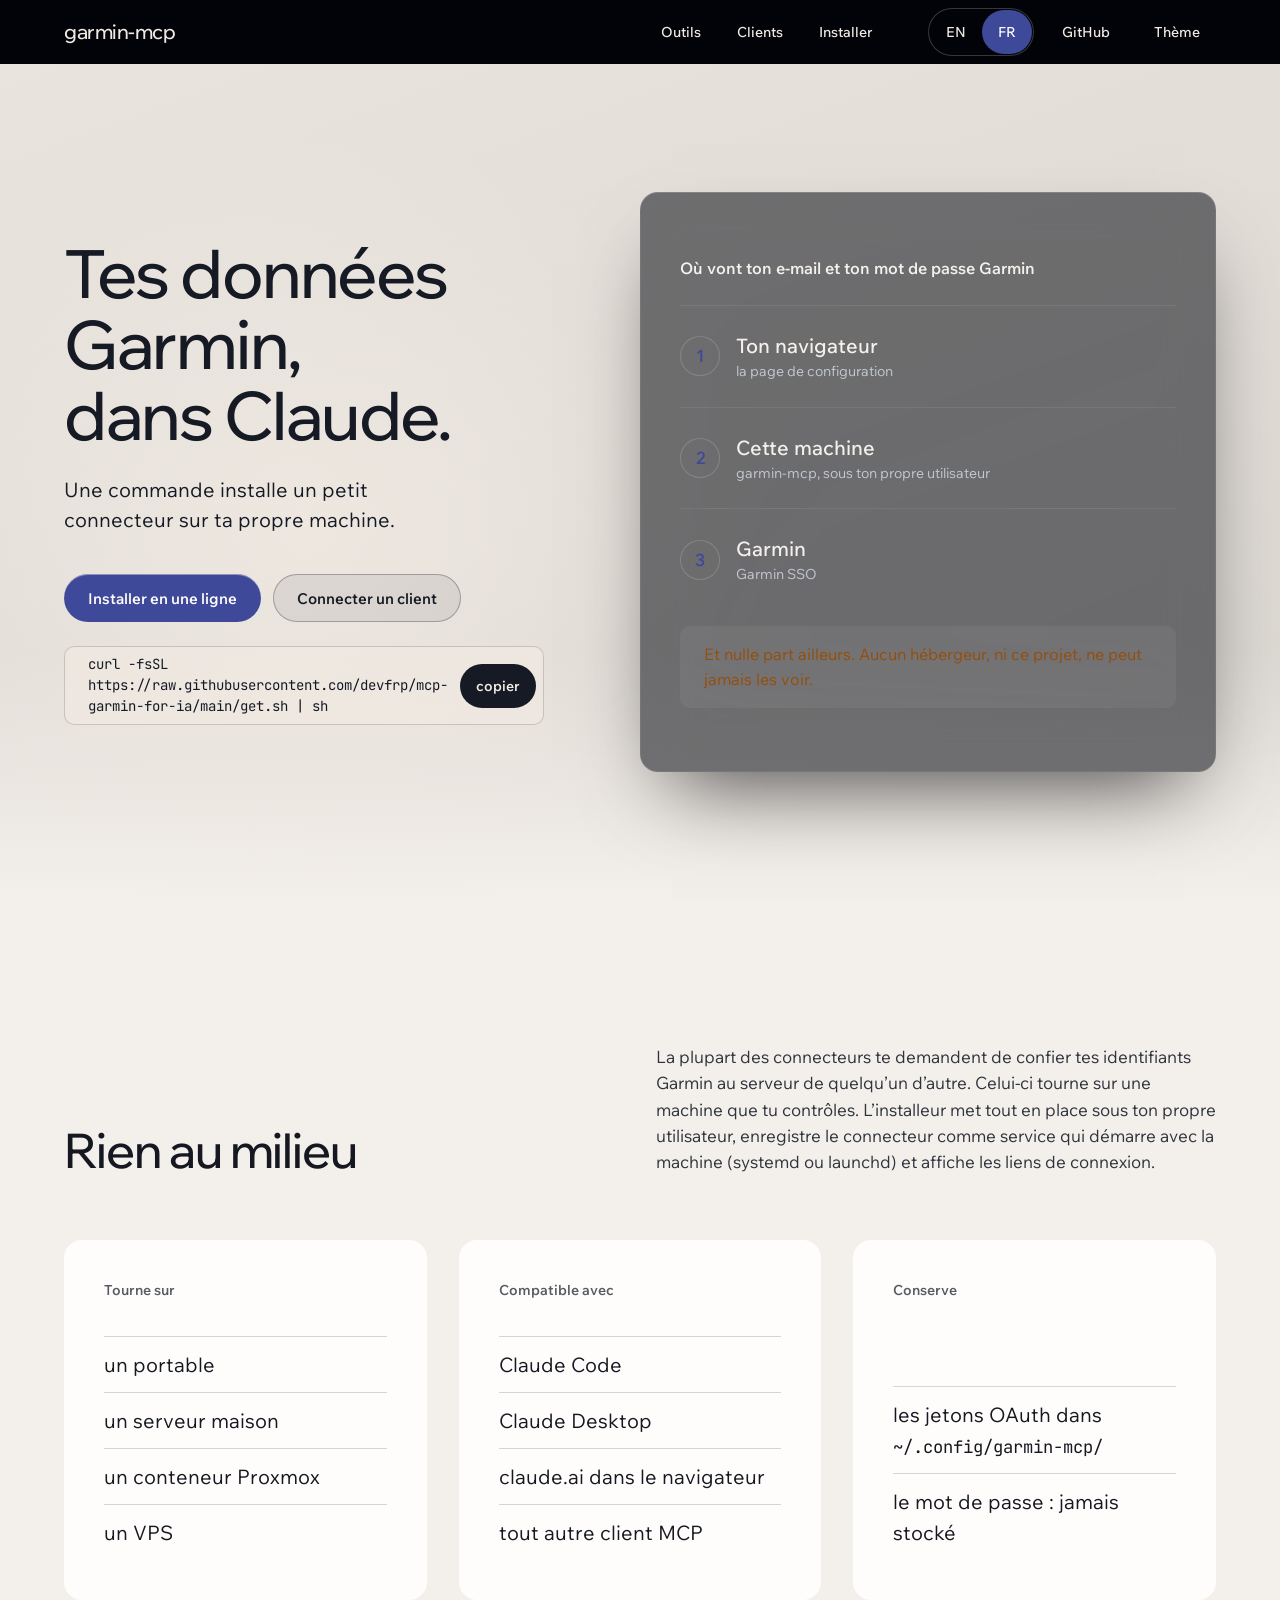
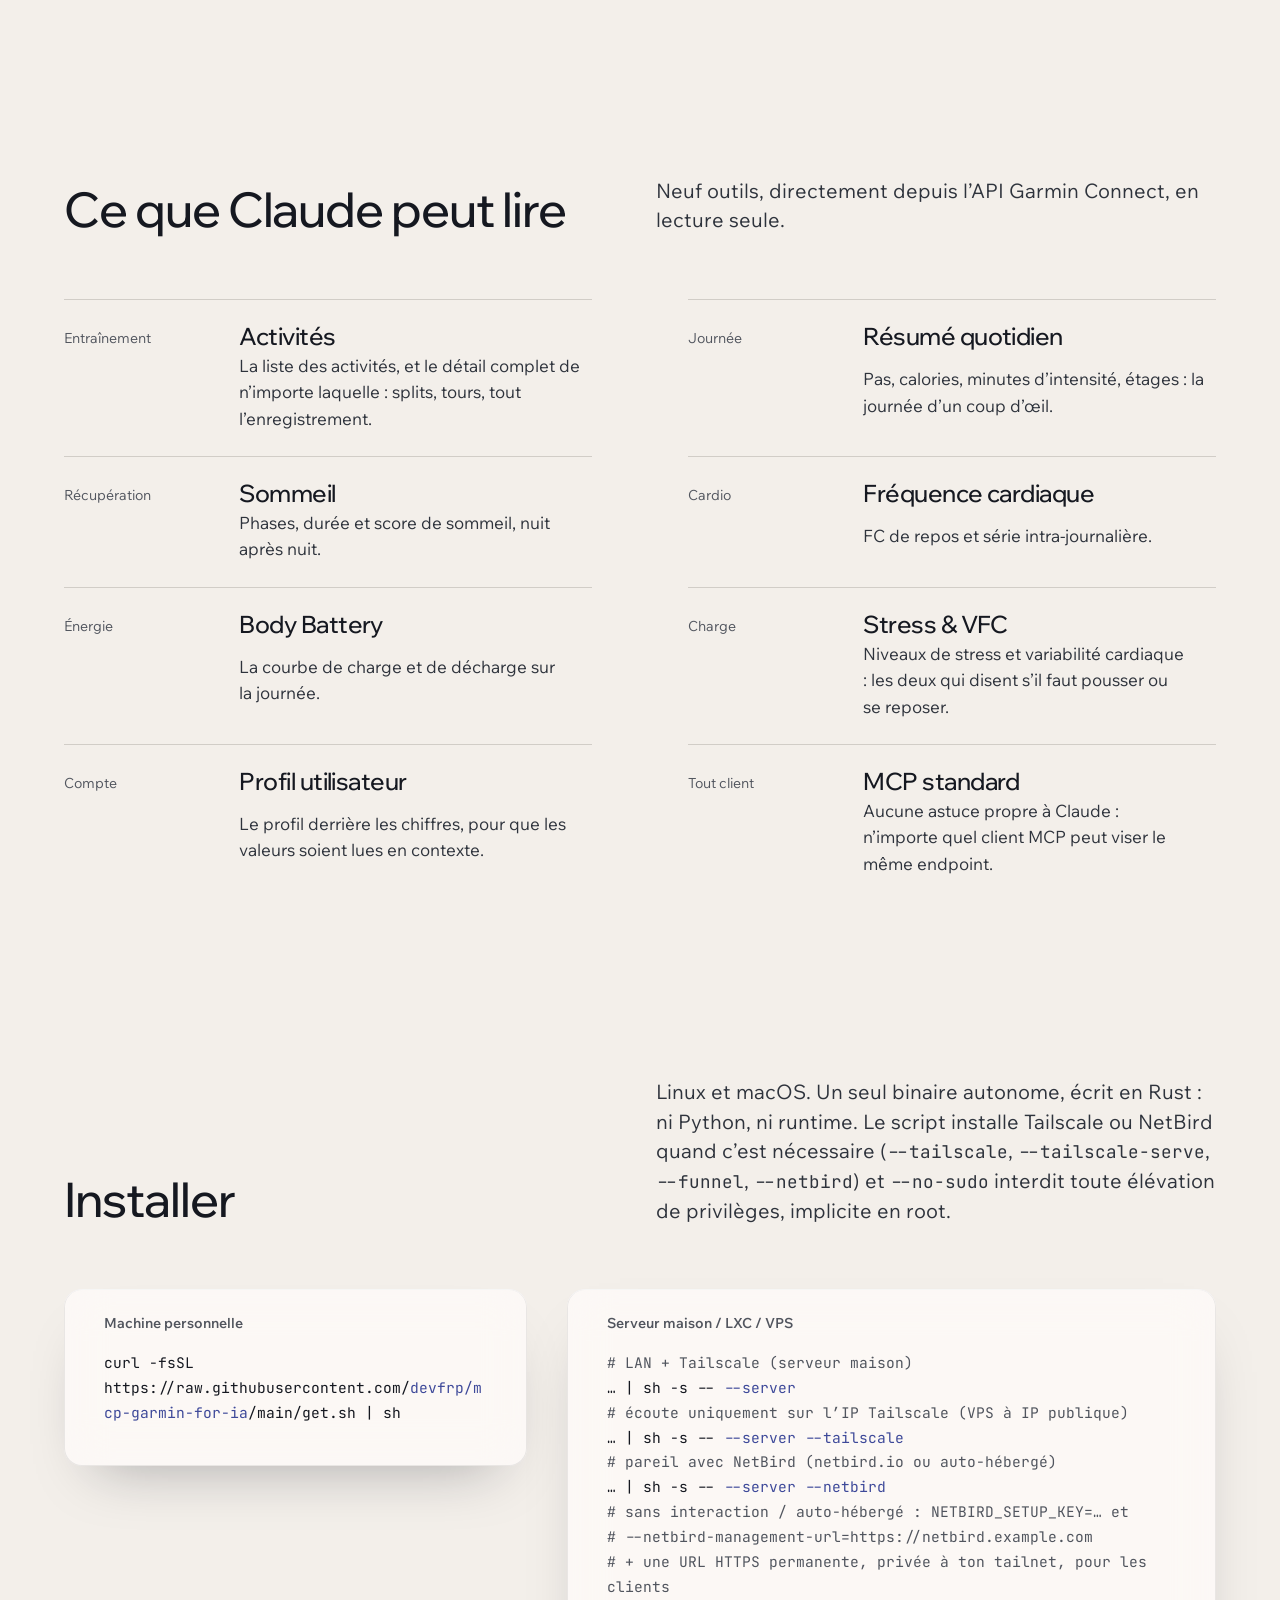
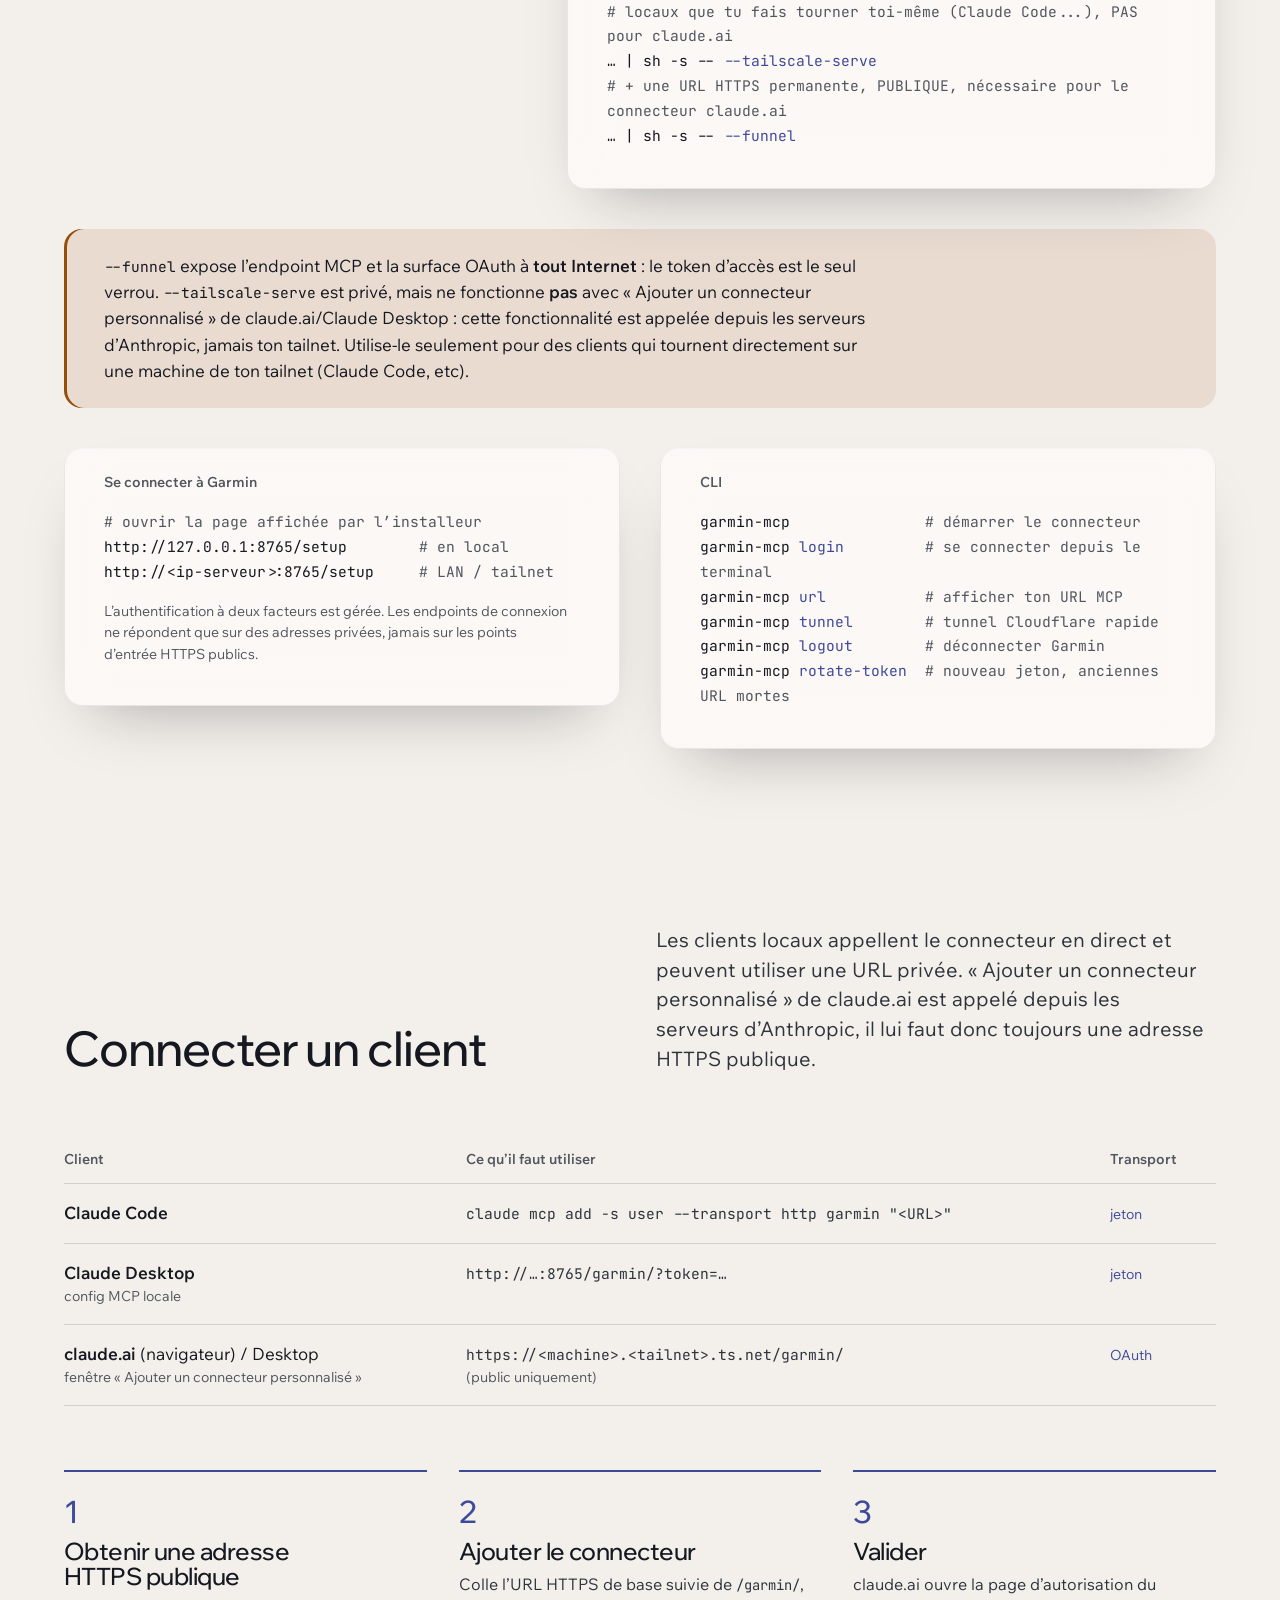
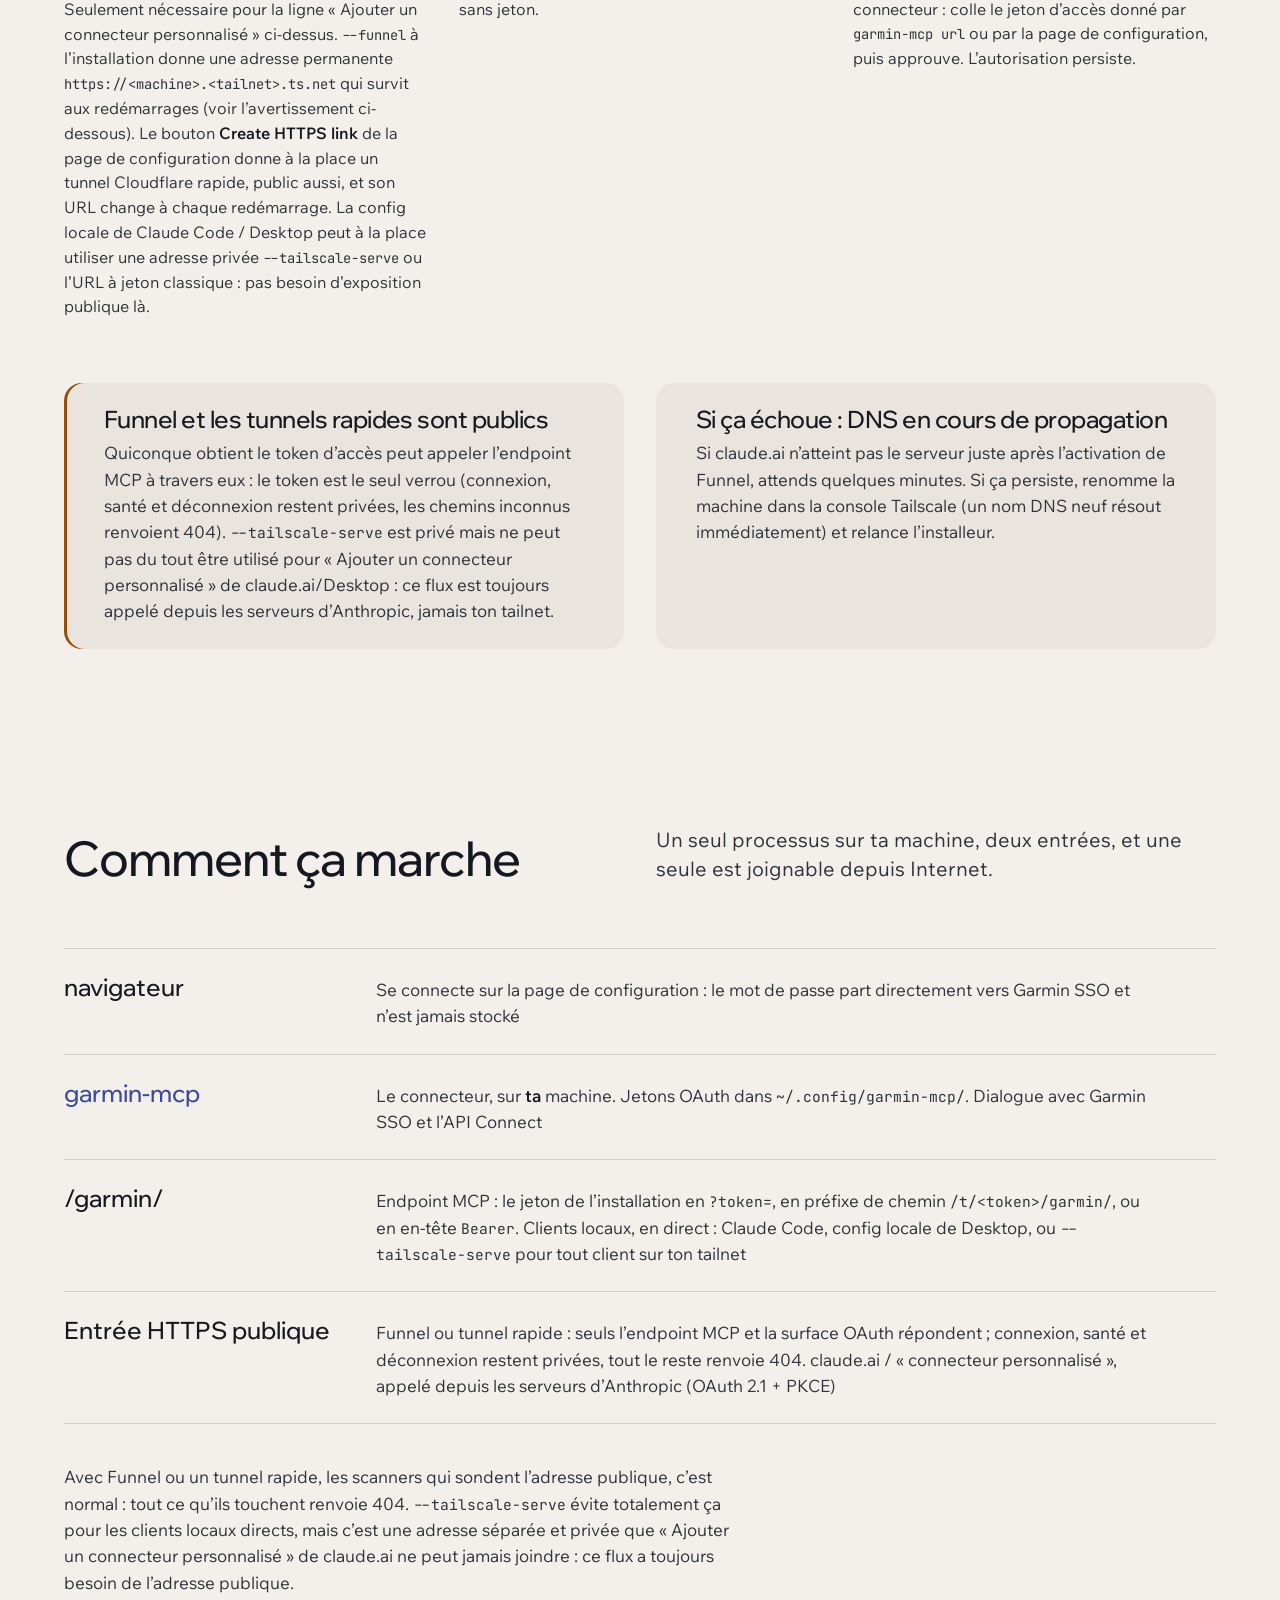
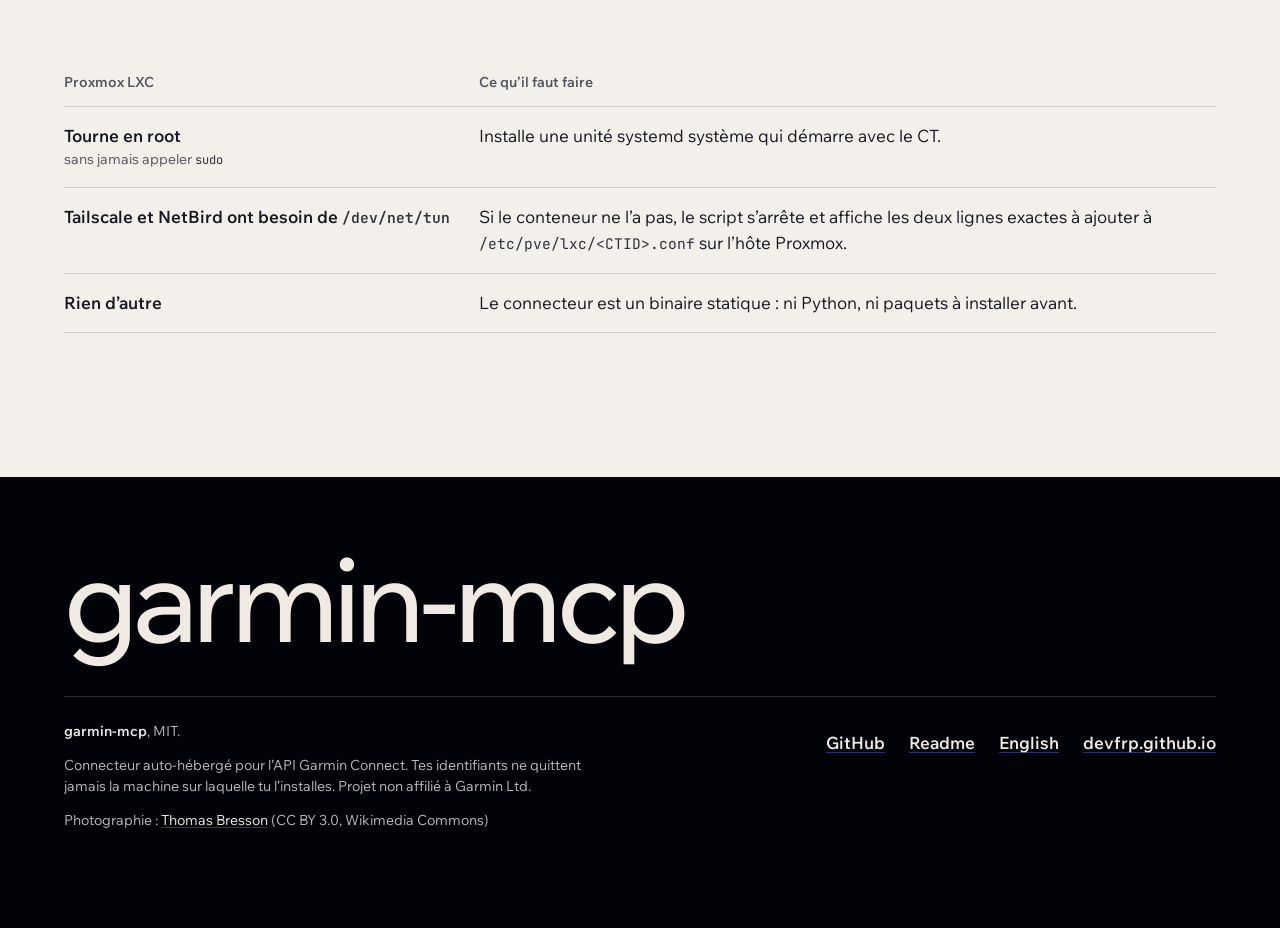
==== commit 3bf1148e: "Connecteur réécrit en Rust + prise en charge de NetBird - Le connecteur Python (garth, FastAPI, Fast" ====
--- a/docs/fr.html
+++ b/docs/fr.html
@@ -127,7 +127,7 @@
     <div class="container">
       <div class="head">
         <h2>Installer</h2>
-        <p class="lead">Linux et macOS. Le script installe Tailscale quand c’est nécessaire (<code>--tailscale</code>, <code>--tailscale-serve</code>, <code>--funnel</code>) et <code>--no-sudo</code> interdit toute élévation de privilèges, implicite en root.</p>
+        <p class="lead">Linux et macOS. Un seul binaire autonome, écrit en Rust : ni Python, ni runtime. Le script installe Tailscale ou NetBird quand c’est nécessaire (<code>--tailscale</code>, <code>--tailscale-serve</code>, <code>--funnel</code>, <code>--netbird</code>) et <code>--no-sudo</code> interdit toute élévation de privilèges, implicite en root.</p>
       </div>
       <div class="codes">
         <figure class="glass code">
@@ -140,6 +140,10 @@
 … | sh -s -- <span class="f">--server</span>
 <span class="c"># écoute uniquement sur l’IP Tailscale (VPS à IP publique)</span>
 … | sh -s -- <span class="f">--server --tailscale</span>
+<span class="c"># pareil avec NetBird (netbird.io ou auto-hébergé)</span>
+… | sh -s -- <span class="f">--server --netbird</span>
+<span class="c"># sans interaction / auto-hébergé : NETBIRD_SETUP_KEY=… et</span>
+<span class="c"># --netbird-management-url=https://netbird.example.com</span>
 <span class="c"># + une URL HTTPS permanente, privée à ton tailnet, pour les clients</span>
 <span class="c"># locaux que tu fais tourner toi-même (Claude Code...), PAS pour claude.ai</span>
 … | sh -s -- <span class="f">--tailscale-serve</span>
@@ -214,8 +218,8 @@
         <thead><tr><th>Proxmox LXC</th><th>Ce qu’il faut faire</th></tr></thead>
         <tbody>
           <tr><td><b>Tourne en root</b><small>sans jamais appeler <code>sudo</code></small></td><td>Installe une unité systemd système qui démarre avec le CT.</td></tr>
-          <tr><td><b>Tailscale a besoin de <code>/dev/net/tun</code></b></td><td>Si le conteneur ne l’a pas, le script s’arrête et affiche les deux lignes exactes à ajouter à <code>/etc/pve/lxc/&lt;CTID&gt;.conf</code> sur l’hôte Proxmox.</td></tr>
-          <tr><td><b>Conteneurs Debian</b></td><td>Nécessitent <code>apt install python3-venv</code> au préalable.</td></tr>
+          <tr><td><b>Tailscale et NetBird ont besoin de <code>/dev/net/tun</code></b></td><td>Si le conteneur ne l’a pas, le script s’arrête et affiche les deux lignes exactes à ajouter à <code>/etc/pve/lxc/&lt;CTID&gt;.conf</code> sur l’hôte Proxmox.</td></tr>
+          <tr><td><b>Rien d’autre</b></td><td>Le connecteur est un binaire statique : ni Python, ni paquets à installer avant.</td></tr>
         </tbody>
       </table></div>
     </div>
